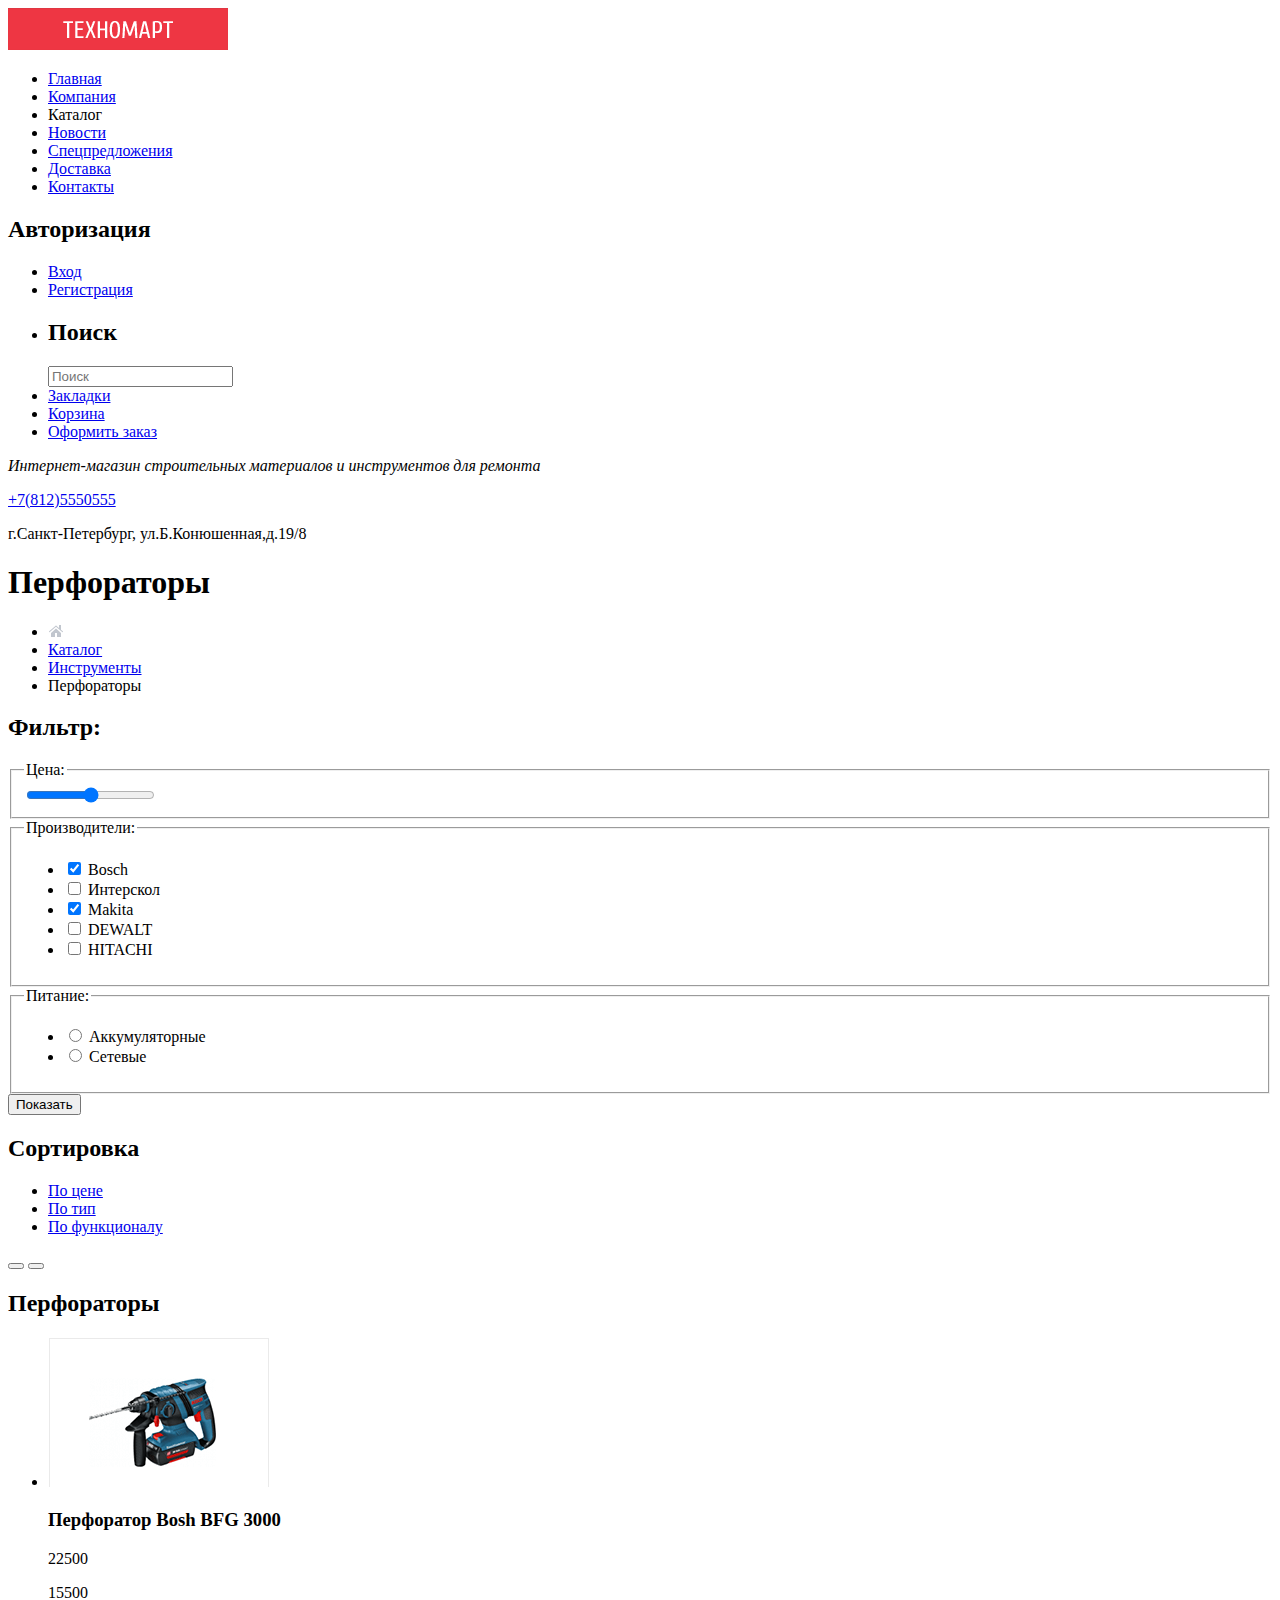
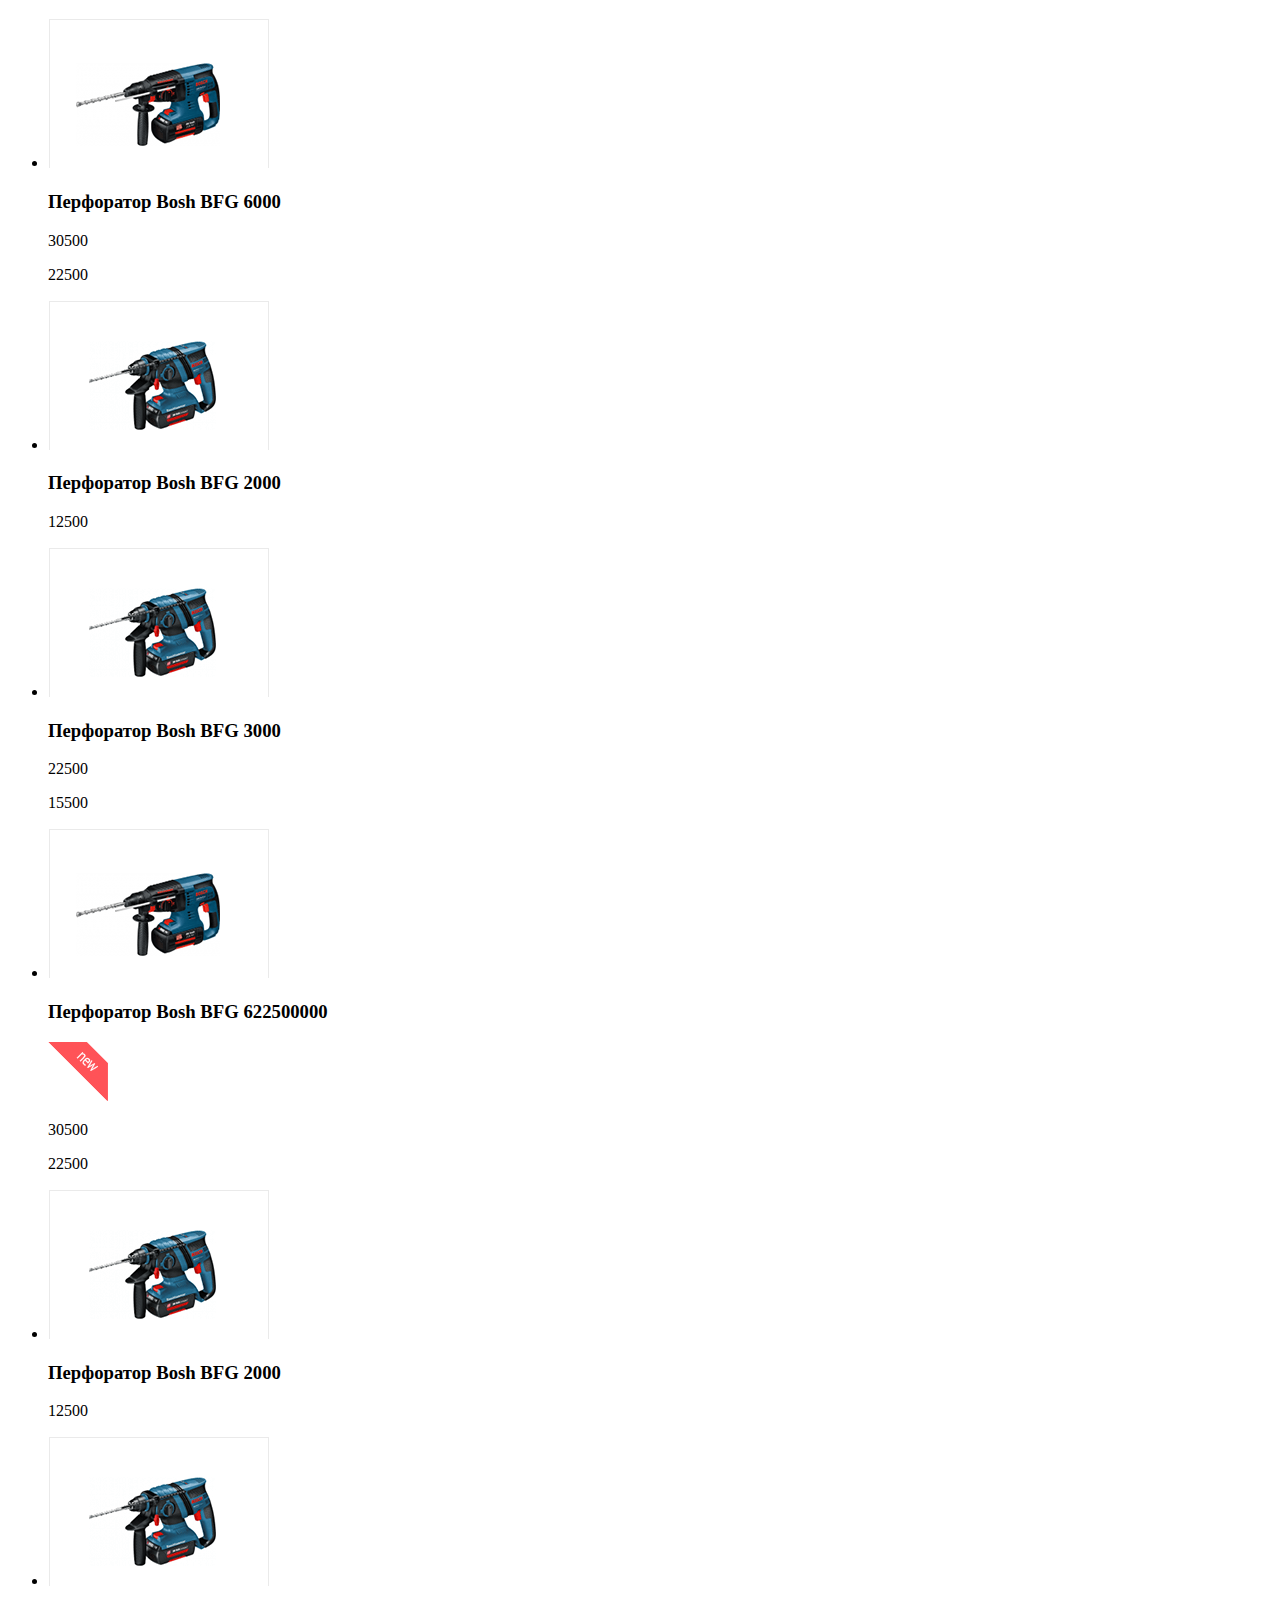
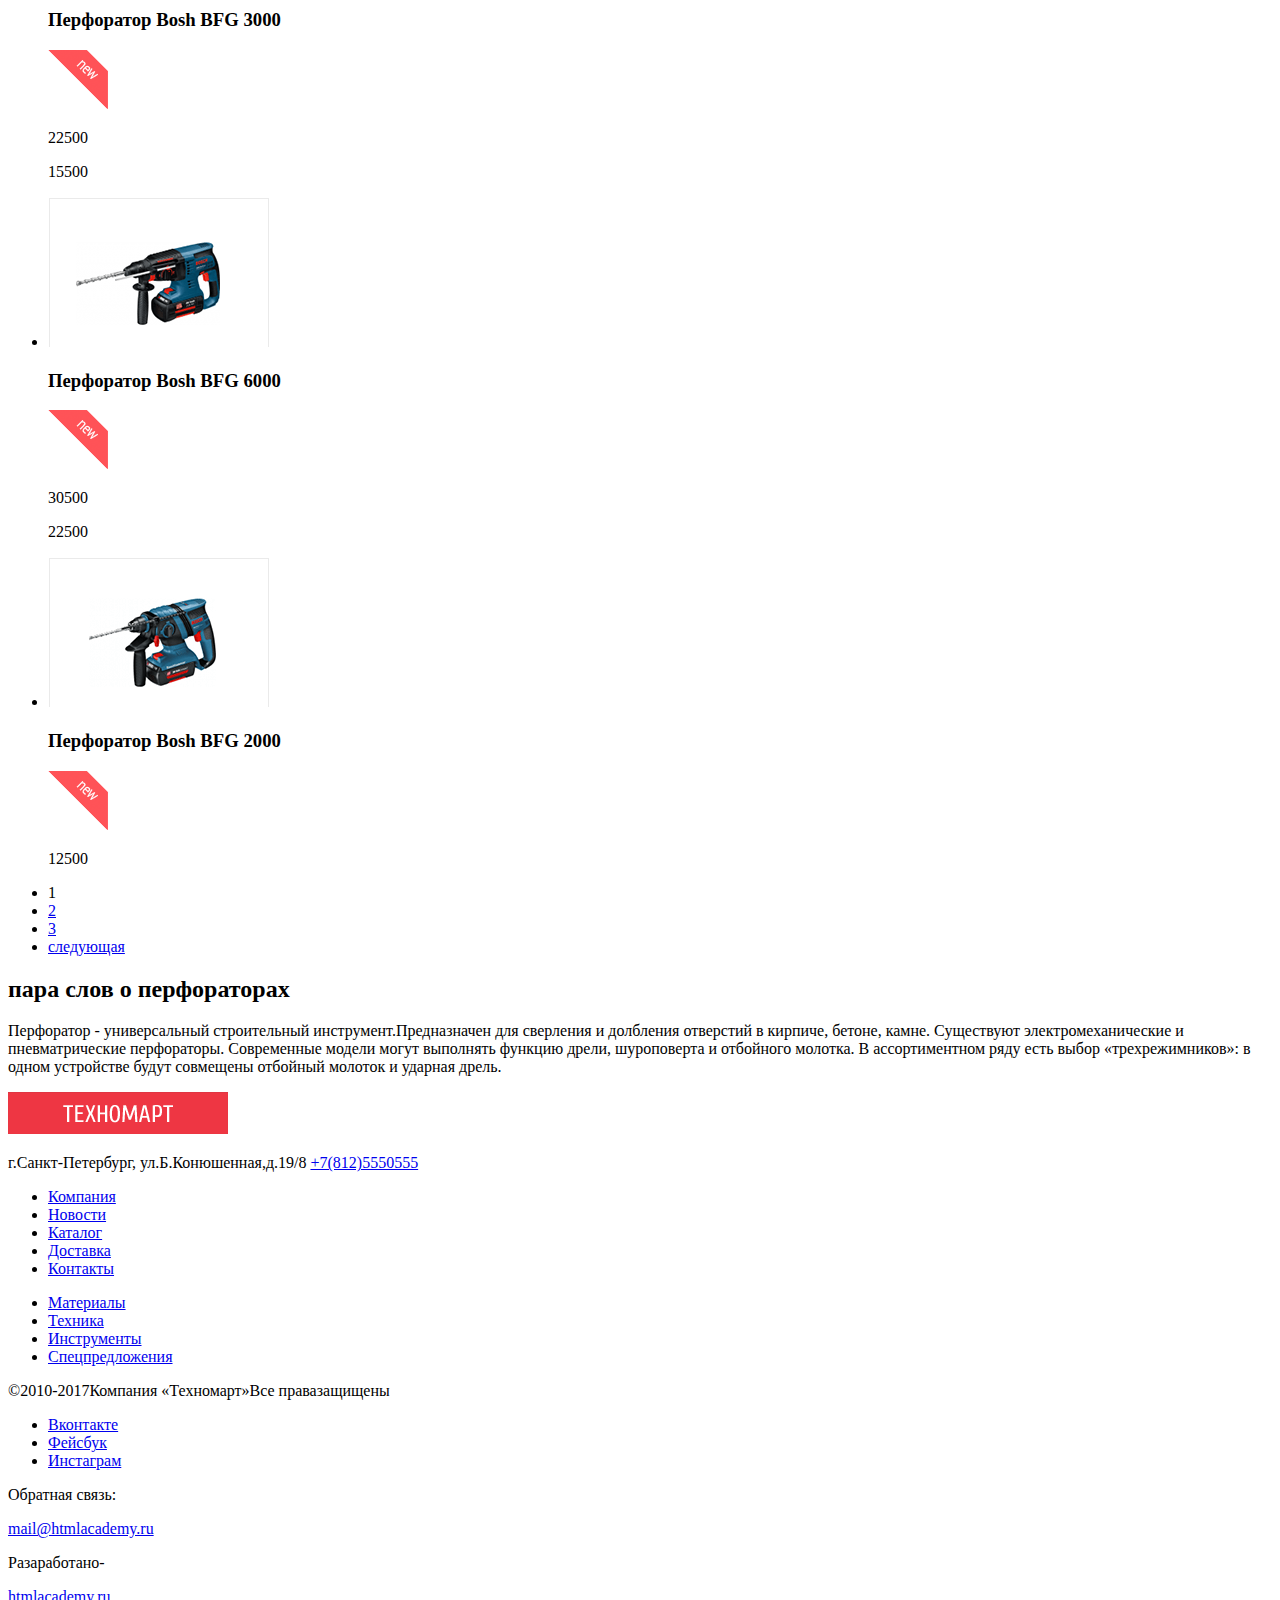
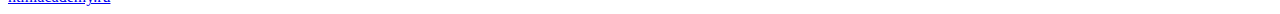
==== catalog.html @ 5b4e7993 "начал стилизовать" ====
<!DOCTYPE html>
<html lang="ru">
  <head>
    <meta charset="utf-8">
    <title>HTML Academy: Техномарт</title>
    <link href="https://fonts.googleapis.com/css?family=Cuprum:400,400i|PT+Sans:400,700&amp;subset=cyrillic" rel="stylesheet">
    <link href="css/normalize.css" rel="stylesheet">
  </head>
  <body>
    <header class="main-header">
      <nav class="main-navigation">
        <a class="main-header-logo" href="index.html"><img src="img/logo-index.png"
          width="220" height="42" alt="Логотип интернет-магазина Техномарт">
        </a>
        <ul class="site-navigation">
            <li><a href="index.html">Главная</a></li>
            <li><a href="info.html">Компания</a></li>
            <li><a>Каталог</a></li>
            <li><a href="news.html">Новости</a></li>
            <li><a href="specialoffers.html">Спецпредложения</a></li>
            <li><a href="delivery.html">Доставка</a></li>
            <li><a href="contacs.html">Контакты</a></li>
      </ul>
      </nav>
      <section class="user-navigation">
        <h2 class="visually-hidden">Авторизация</h2>
        <ul class="link-registration">
          <li><a href="login-link.html">Вход</a></li>
          <li><a href="user-registration.html">Регистрация</a></li>
        </ul>
            <ul class="usernav-int">
              <li class="Search">
                <h2 class="visually-hidden">Поиск</h2>
                  <form class="search-product" method="get">
                  <input type="text" name="search" id="search-product"
                  placeholder="Поиск" value>
                </form>
                <li class="bookmark-cart"><a href="bookmarks.html">Закладки</a></li>
                <li class="bookmark-cart"><a href="cart.html">Корзина</a></li>
            <li class="checkout"><a href="buy.html">Оформить заказ</a></li>
          </ul>
        </section>
      <p><em>Интернет-магазин строительных материалов и инструментов для ремонта</em></p>
      <a href="tel:+7(812)5550555">+7(812)5550555</a>
      <p class="address">г.Санкт-Петербург, ул.Б.Конюшенная,д.19/8</p>
    </header>
      <main class="container-catalog">
        <h1 class="page-title">Перфораторы</h1>
        <ul class="breadcrumbs">
          <li class="breadcrumbs-item"><a href ="index.html">
            <img src="img/icon-home.svg" alt="Переход на главную страницу"></a></li>
          <li class="breadcrumbs-item"><a href="catalog.html">Каталог</a></li>
          <li class="breadcrumbs-item"><a href="instruments.html">Инструменты</a></li>
          <li class="breadcrumbs-current"><a>Перфораторы</a></li>
        </ul>
        <section class="filters">
          <h2 class="filters-item">Фильтр:</h2>
      <form class="filters-item-pick" method="get" action="echo.htmlacademy.ru">
        <fieldset>
          <legend>Цена:</legend>
          <input type="range" min="0" max="30000" step="500" value>
      <!--Оформить бегунок-->
    </fieldset>
        <fieldset>
          <legend>Производители:</legend>
          <ul>
            <li>
              <input type="checkbox" name="bosch" id="filters-bosch" checked>
              <label for="filters-bosch">Bosch</label>
            </li>
            <li>
              <input type="checkbox" name="interscol" id="filters-intersol">
              <label for="filters-intersol">Интерскол</label>
            </li>
            <li>
              <input type="checkbox" name="makita" id="filters-makita" checked>
              <label for="filters-makita">Makita</label>
            </li>
            <li>
              <input type="checkbox" name="dewalt"  id="filters-dewalt">
              <label for="filters-dewalt">DEWALT</label>
            </li>
            <li>
              <input type="checkbox" name="hitachi" id="filters-hitachi">
              <label for="filters-hitachi">HITACHI</label>
            </li>
          </ul>
        </fieldset>
        <fieldset>
          <legend>Питание:</legend>
          <ul>
            <li>
              <input type="radio" name="typesupply" id="filters-battery">
              <label for="filters-battery">Аккумуляторные</label>
            </li>
            <li>
              <input type="radio" name="typesupply" id="filters-circuit">
              <label for="filters-circuit">Сетевые</label>
            </li>
          </ul>
        </fieldset>
          <button type="submit">Показать</button>
        </form>
        </section>
        <section class="sorting">
          <h2 class="filters-item">Сортировка</h2>
          <ul class="sorting-item">
            <li><a href=#>По цене</a></li>
            <li><a href=#>По тип</a></li>
            <li><a href=#>По функционалу</a></li>
          </ul>
          <button class="button-sorting-up" type="button" aria-label="По возрастанию"></button>
            <button class="button-sorting-up" type="button" aria-label="По убыванию"></button>
        </section>
        <section class="product-item">
          <h2  class="visually-hidden">Перфораторы</h2>
          <ul class="product-item-img">
          <li class="item-price"><img src="img/perf3000.png" width="221" height="150" alt="Перфоратор Bosh BFG 3000">
          <h3 class="range">Перфоратор Bosh BFG 3000</h3>
          <p class="price-old">22500</p>
            <p class="price-new">15500</p>
          </li>
            <li class="item-price">
              <img src="img/perf6000.png" width="221" height="150" alt="Перфоратор Bosh BFG 6000">
              <h3 class="range">Перфоратор Bosh BFG 6000</h3>
              <p class="price-old">30500</p>
                <p class="price-new">22500</p>
              </li>
              <li class="item-price">
                <img src="img/perf2000.png" width="221" height="150" alt="Перфоратор Bosh BFG 2000">
                <h3 class="range">Перфоратор Bosh BFG 2000</h3>
                  <p class="price-new">12500</p>
                </li>
                <li class="item-price">
                    <img src="img/perf3000.png" width="221" height="150" alt="Перфоратор Bosh BFG 3000">
                  <h3 class="range">Перфоратор Bosh BFG 3000</h3>
                  <p class="price-old">22500</p>
                    <p class="price-new">15500</p>
                  </li>
                  <li class="item-price">
                    <img src="img/perf6000.png" width="221" height="150" alt="Перфоратор Bosh BFG 6000">
                    <h3 class="range">Перфоратор Bosh BFG 622500000</h3>
                    <img src="img/newflag.png" width="60" height="59" alt="Новинка">
                      <p class="price-old">30500</p>
                      <p class="price-new">22500</p>
                    </li>
                    <li class="item-price">
                      <img src="img/perf2000.png" width="221" height="150" alt="Перфоратор Bosh BFG 2000">
                      <h3 class="range">Перфоратор Bosh BFG 2000</h3>
                        <p class="price-new">12500</p>
                      </li>
                      <li class="item-price">
                          <img src="img/perf3000.png" width="221" height="150" alt="Перфоратор Bosh BFG 3000">
                        <h3 class="range">Перфоратор Bosh BFG 3000</h3>
                        <img src="img/newflag.png" width="60" height="59" alt="Новинка">
                        <p class="price-old">22500</p>
                          <p class="price-new">15500</p>
                        </li>
                        <li class="item-price">
                        <img src="img/perf6000.png" width="221" height="150" alt="Перфоратор Bosh BFG 6000">
                          <h3 class="range">Перфоратор Bosh BFG 6000</h3>
                          <img src="img/newflag.png" width="60" height="59" alt="Новинка">
                            <p class="price-old">30500</p>
                            <p class="price-new">22500</p>
                          </li>
                          <li class="item-price">
                            <img src="img/perf2000.png" width="221" height="150" alt="Перфоратор Bosh BFG 2000">
                            <h3 class="range">Перфоратор Bosh BFG 2000</h3>
                            <img src="img/newflag.png" width="60" height="59" alt="Новинка">
                              <p class="price-new">12500</p>
                            </li>
                          </ul>
                          <ul class="pagination-list">
                            <li class="pagination-item pagination-item-current"><a>1</a></li>
                            <li class="pagination-item"><a href="#">2</a></li>
                            <li class="pagination-item"><a href="#">3</a></li>
                            <li class="btn-pagination-next"><a href="#">следующая</a></li>
                          </ul>
                        </section>
                    <article class="information">
                      <h2 class="information-list">пара слов о перфораторах</h2>
                        <p class="information-list-range">Перфоратор - универсальный
                          строительный инструмент.Предназначен для сверления
                          и долбления отверстий в кирпиче, бетоне, камне.
                          Существуют электромеханические и пневматрические
                          перфораторы. Современные модели могут выполнять функцию
                          дрели, шуроповерта и отбойного молотка. В ассортиментном
                          ряду есть выбор &laquo;трехрежимников&raquo;: в
                          одном устройстве будут совмещены отбойный молоток и
                          ударная дрель.
                        </p>
                      </article>
</main>
<footer class="main-footer">
  <a href="index.html"><img src="img/logo-index.png" width="220" height="42"
  alt="Логотип интернет-магазина Техномарт"></a>
  <p class="footer-contacts">г.Санкт-Петербург, ул.Б.Конюшенная,д.19/8
  <a href="tel:+7(812)5550555">+7(812)5550555</a></p>
    <div class="footer-main-nav">
      <ul>
        <li><a href="info.html">Компания</a></li>
        <li><a href="news.html">Новости</a></li>
        <li><a href="catalog.html">Каталог</a></li>
        <li><a href="delivery.html">Доставка</a></li>
        <li><a href="contacs.html">Контакты</a></li>
      </ul>
    </div>
    <div class="footer-servis">
      <ul>
        <li><a href="catalog/materials.html">Материалы</a></li>
        <li><a href="catalog/equipment.html">Техника</a></li>
        <li><a href="catalog/instruments.html">Инструменты</a></li>
        <li><a href="specialoffers.html">Спецпредложения</a></li>
      </ul>
    </div>
<p class="footer-copiright">&copy;2010-2017Компания &laquo;Техномарт&raquo;Все правазащищены</p>
<div class="footer-social">
<ul>
<li><a class="social-button" href="#">Вконтакте</a></li>
   <li><a class="social-button" href="#">Фейсбук</a></li>
   <li><a class="social-button" href="#">Инстаграм</a></li>
</ul>
</div>
<p class="footer-info">Обратная связь:</p>
<a href="mailto:mail@htmlacademy">mail@htmlacademy.ru</a>
<p class="footer-info">Разаработано-</p>
<a href="https://htmlacademy.ru/intensive/htmlcss">htmlacademy.ru</a>
</footer>
  </body>
</html>
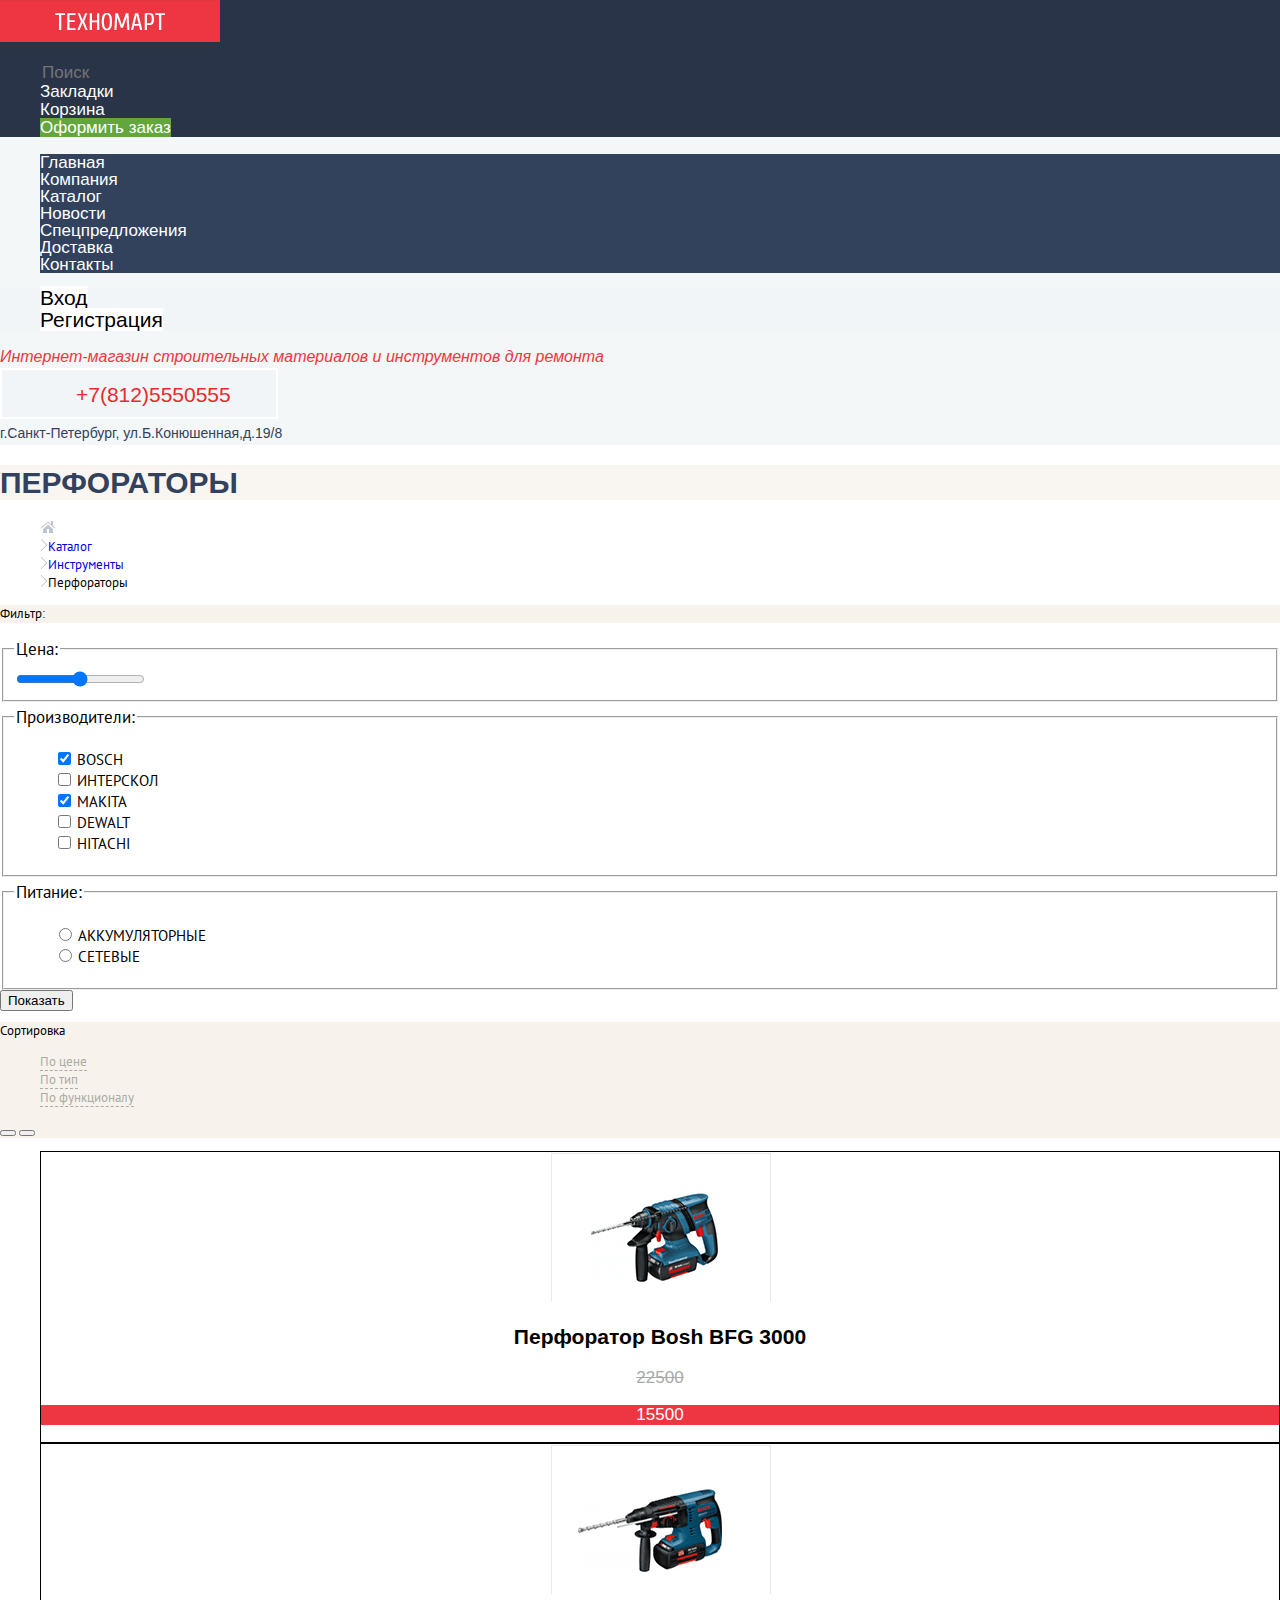
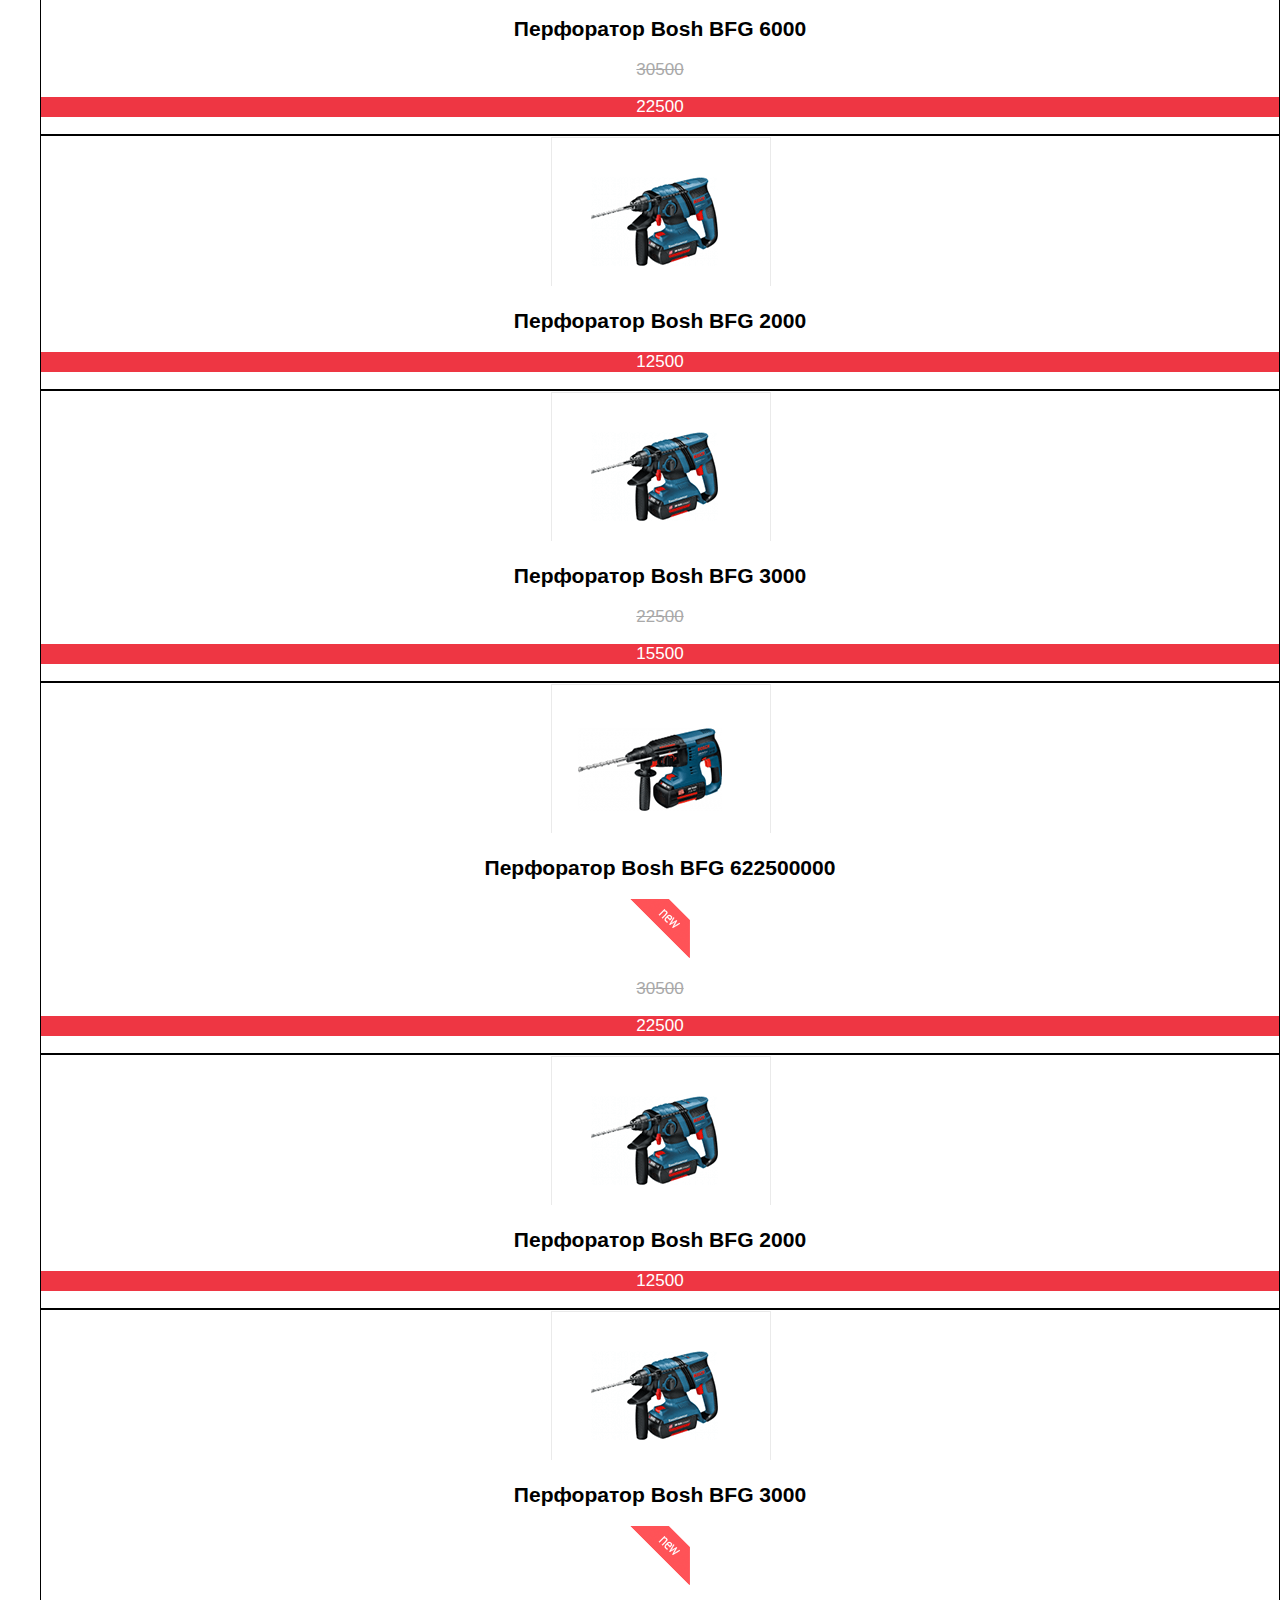
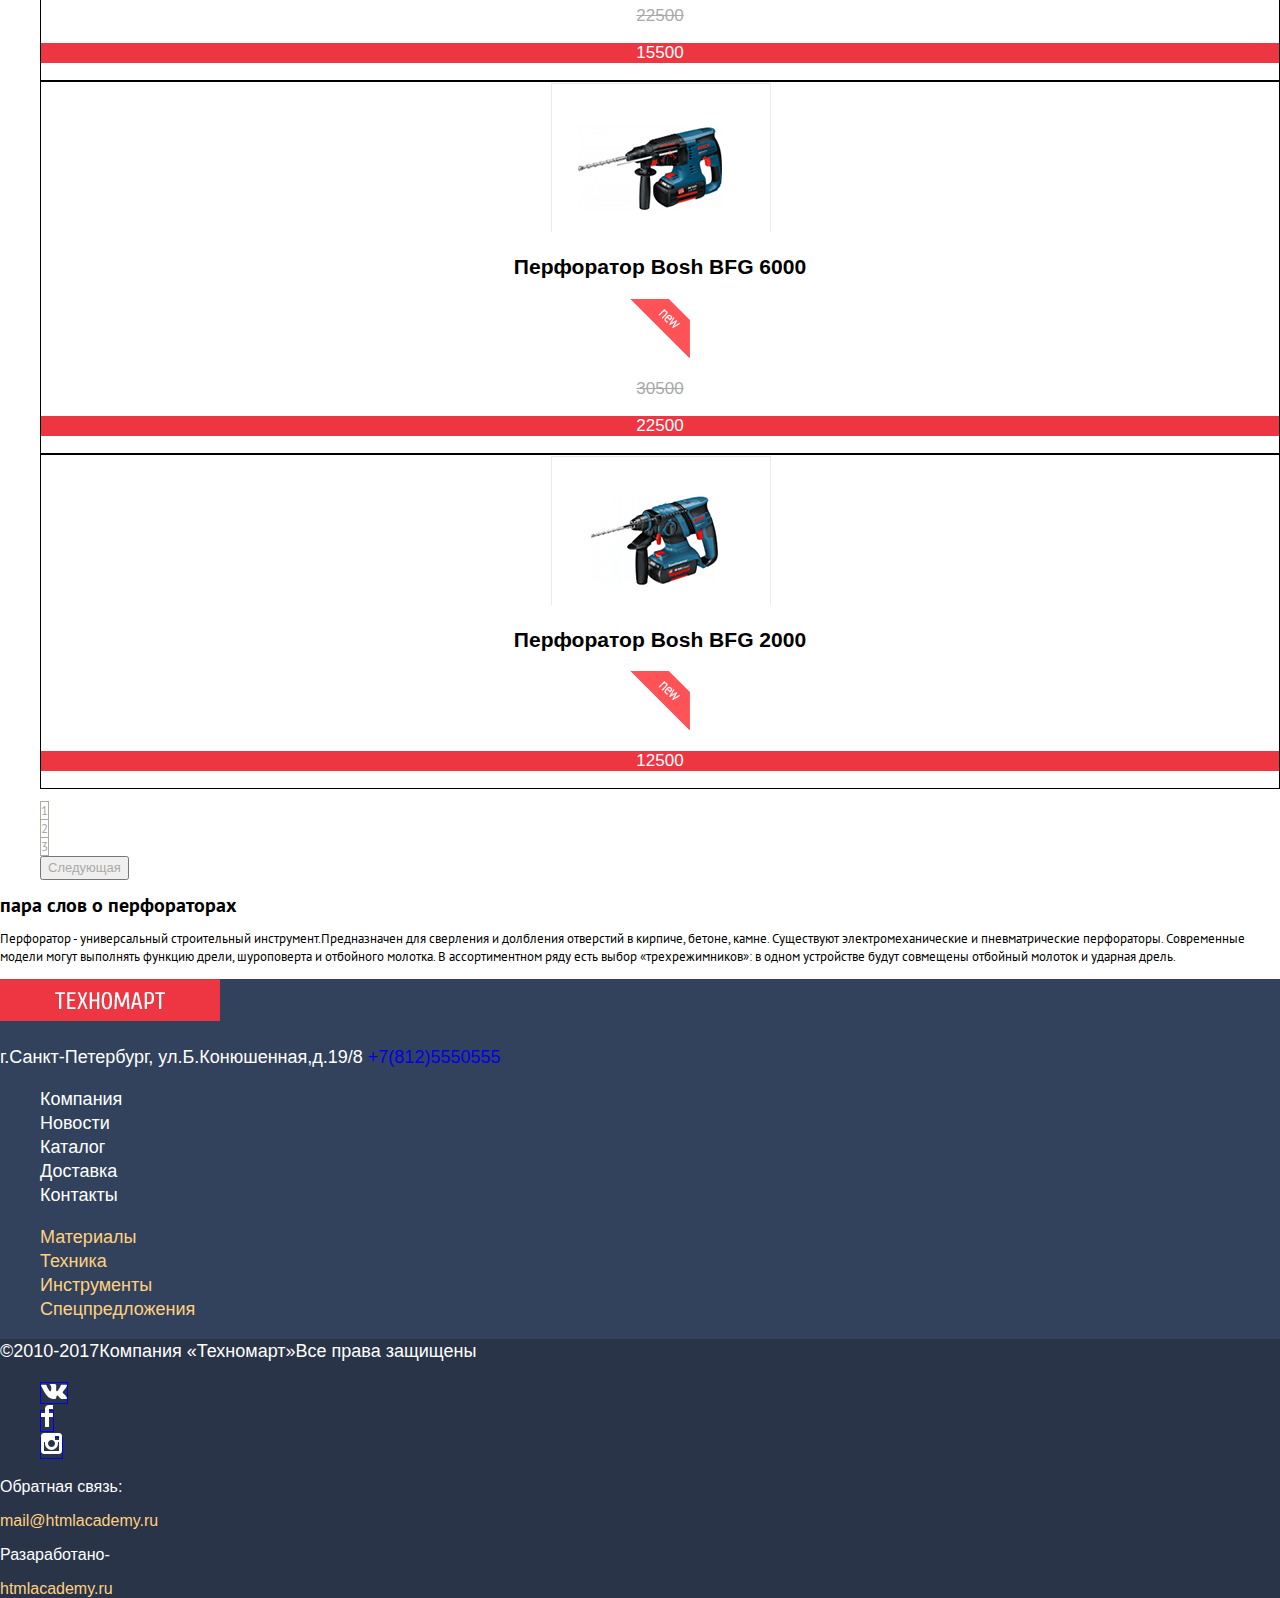
==== commit 8be3efd0: "редактировал базовую стилизацию" ====
--- a/catalog.html
+++ b/catalog.html
@@ -3,55 +3,59 @@
   <head>
     <meta charset="utf-8">
     <title>HTML Academy: Техномарт</title>
-    <link href="https://fonts.googleapis.com/css?family=Cuprum:400,400i|PT+Sans:400,700&amp;subset=cyrillic" rel="stylesheet">
-    <link href="css/normalize.css" rel="stylesheet">
-  </head>
+    <link href="css/style.css" rel="stylesheet">
+    <link href="https://fonts.googleapis.com/css?family=Cuprum:400,400i|PT+Sans:400,700&amp;subset=cyrillic"
+    rel="stylesheet">
+    </head>
   <body>
-    <header class="main-header">
-      <nav class="main-navigation">
-        <a class="main-header-logo" href="index.html"><img src="img/logo-index.png"
-          width="220" height="42" alt="Логотип интернет-магазина Техномарт">
-        </a>
-        <ul class="site-navigation">
-            <li><a href="index.html">Главная</a></li>
-            <li><a href="info.html">Компания</a></li>
-            <li><a>Каталог</a></li>
-            <li><a href="news.html">Новости</a></li>
-            <li><a href="specialoffers.html">Спецпредложения</a></li>
-            <li><a href="delivery.html">Доставка</a></li>
-            <li><a href="contacs.html">Контакты</a></li>
-      </ul>
-      </nav>
-      <section class="user-navigation">
-        <h2 class="visually-hidden">Авторизация</h2>
-        <ul class="link-registration">
-          <li><a href="login-link.html">Вход</a></li>
-          <li><a href="user-registration.html">Регистрация</a></li>
+      <header class="main-header">
+        <div class="top-panel">
+          <a class="main-header-logo" href="index.html">
+            <img src="img/logo-index.png" width="220" height="42" alt="Логотип интернет-магазина Техномарт">
+          </a>
+          <ul class="usernav-int">
+          <li class="Search">
+            <h2 class="visually-hidden">Поиск</h2>
+              <form class="search-product" method="get">
+              <input type="text" name="search" id="search-product"
+              placeholder="Поиск" value>
+            </form>
+          </li>
+          <li class="bookmark-cart"><a href="bookmarks.html">Закладки</a></li>
+          <li class="bookmark-cart"><a href="cart.html">Корзина</a></li>
+          <li class="checkout"><a href="buy.html">Оформить заказ</a></li>
         </ul>
-            <ul class="usernav-int">
-              <li class="Search">
-                <h2 class="visually-hidden">Поиск</h2>
-                  <form class="search-product" method="get">
-                  <input type="text" name="search" id="search-product"
-                  placeholder="Поиск" value>
-                </form>
-                <li class="bookmark-cart"><a href="bookmarks.html">Закладки</a></li>
-                <li class="bookmark-cart"><a href="cart.html">Корзина</a></li>
-            <li class="checkout"><a href="buy.html">Оформить заказ</a></li>
-          </ul>
-        </section>
-      <p><em>Интернет-магазин строительных материалов и инструментов для ремонта</em></p>
-      <a href="tel:+7(812)5550555">+7(812)5550555</a>
-      <p class="address">г.Санкт-Петербург, ул.Б.Конюшенная,д.19/8</p>
-    </header>
+      </div>
+          <nav>
+          <ul class="site-navigation">
+              <li class="main-navigation"><a href="index.html">Главная</a></li>
+              <li class="main-navigation"><a href="info.html">Компания</a></li>
+              <li class="main-navigation"><a>Каталог</a></li>
+              <li class="main-navigation"><a href="news.html">Новости</a></li>
+              <li class="main-navigation"><a href="specialoffers.html">Спецпредложения</a></li>
+              <li class="main-navigation"><a href="delivery.html">Доставка</a></li>
+              <li class="main-navigation"><a href="contacs.html">Контакты</a></li>
+        </ul>
+        </nav>
+        <section class="user-navigation">
+          <h2 class="visually-hidden">Авторизация</h2>
+          <ul class="link-registration">
+            <li class="link-item"><a href="login-link.html">Вход</a></li>
+            <li class="link-item"><a href="user-registration.html">Регистрация</a></li>
+          </ul>
+          </section>
+        <p><em>Интернет-магазин строительных материалов и инструментов для ремонта</em></p>
+        <a class="phone" href="tel:+7(812)5550555">+7(812)5550555</a>
+        <p class="address">г.Санкт-Петербург, ул.Б.Конюшенная,д.19/8</p>
+      </header>
       <main class="container-catalog">
         <h1 class="page-title">Перфораторы</h1>
         <ul class="breadcrumbs">
           <li class="breadcrumbs-item"><a href ="index.html">
             <img src="img/icon-home.svg" alt="Переход на главную страницу"></a></li>
-          <li class="breadcrumbs-item"><a href="catalog.html">Каталог</a></li>
-          <li class="breadcrumbs-item"><a href="instruments.html">Инструменты</a></li>
-          <li class="breadcrumbs-current"><a>Перфораторы</a></li>
+          <li class=""><img src="img/icon-right-small.svg"><a href="catalog.html">Каталог</a></li>
+          <li class="breadcrumbs-item"><img src="img/icon-right-small.svg"><a href="instruments.html">Инструменты</a></li>
+          <li class="breadcrumbs-current"><img src="img/icon-right-small.svg"><a>Перфораторы</a></li>
         </ul>
         <section class="filters">
           <h2 class="filters-item">Фильтр:</h2>
@@ -63,7 +67,7 @@
     </fieldset>
         <fieldset>
           <legend>Производители:</legend>
-          <ul>
+          <ul class="chekbox-block">
             <li>
               <input type="checkbox" name="bosch" id="filters-bosch" checked>
               <label for="filters-bosch">Bosch</label>
@@ -88,7 +92,7 @@
         </fieldset>
         <fieldset>
           <legend>Питание:</legend>
-          <ul>
+          <ul class="radiobtn">
             <li>
               <input type="radio" name="typesupply" id="filters-battery">
               <label for="filters-battery">Аккумуляторные</label>
@@ -171,10 +175,10 @@
                             </li>
                           </ul>
                           <ul class="pagination-list">
-                            <li class="pagination-item pagination-item-current"><a>1</a></li>
+                            <li class="pagination-item "><a>1</a></li>
                             <li class="pagination-item"><a href="#">2</a></li>
                             <li class="pagination-item"><a href="#">3</a></li>
-                            <li class="btn-pagination-next"><a href="#">следующая</a></li>
+                            <button type="button">Cледующая</a></li>
                           </ul>
                         </section>
                     <article class="information">
@@ -192,39 +196,43 @@
                       </article>
 </main>
 <footer class="main-footer">
-  <a href="index.html"><img src="img/logo-index.png" width="220" height="42"
+<a href="index.html"><img src="img/logo-index.png" width="220" height="42"
   alt="Логотип интернет-магазина Техномарт"></a>
   <p class="footer-contacts">г.Санкт-Петербург, ул.Б.Конюшенная,д.19/8
   <a href="tel:+7(812)5550555">+7(812)5550555</a></p>
     <div class="footer-main-nav">
-      <ul>
-        <li><a href="info.html">Компания</a></li>
-        <li><a href="news.html">Новости</a></li>
-        <li><a href="catalog.html">Каталог</a></li>
-        <li><a href="delivery.html">Доставка</a></li>
-        <li><a href="contacs.html">Контакты</a></li>
+      <ul class="footer-item-nav">
+        <li class="foot-list-nav"><a href="info.html">Компания</a></li>
+        <li class="foot-list-nav"><a href="news.html">Новости</a></li>
+        <li class="foot-list-nav"><a href="catalog.html">Каталог</a></li>
+        <li class="foot-list-nav"><a href="delivery.html">Доставка</a></li>
+        <li class="foot-list-nav"><a href="contacs.html">Контакты</a></li>
       </ul>
     </div>
     <div class="footer-servis">
-      <ul>
-        <li><a href="catalog/materials.html">Материалы</a></li>
-        <li><a href="catalog/equipment.html">Техника</a></li>
-        <li><a href="catalog/instruments.html">Инструменты</a></li>
-        <li><a href="specialoffers.html">Спецпредложения</a></li>
+      <ul class="footer-item-service">
+        <li class="foot-list-service"><a href="catalog/materials.html">Материалы</a></li>
+        <li class="foot-list-service"><a href="catalog/equipment.html">Техника</a></li>
+        <li class="foot-list-service"><a href="catalog/instruments.html">Инструменты</a></li>
+        <li class="foot-list-service"><a href="specialoffers.html">Спецпредложения</a></li>
       </ul>
     </div>
-<p class="footer-copiright">&copy;2010-2017Компания &laquo;Техномарт&raquo;Все правазащищены</p>
+    <section class="footer-down"
+<p class="footer-copiright">&copy;2010-2017Компания &laquo;Техномарт&raquo;Все права защищены</p>
 <div class="footer-social">
-<ul>
-<li><a class="social-button" href="#">Вконтакте</a></li>
-   <li><a class="social-button" href="#">Фейсбук</a></li>
-   <li><a class="social-button" href="#">Инстаграм</a></li>
+<ul class="social-networks">
+<li class="social-button"><a href="#"><img src="img/icon-vk.svg" alt="Вконтакте"></a></li>
+   <li class="social-button"><a href="#"><img src="img/icon-fb.svg" alt="Фейсбук"></a></li>
+   <li class="social-button"><a href="#"><img src="img/icon-insta.svg" alt="Инстаграм"></a></li>
 </ul>
 </div>
+<div class="footer-network">
 <p class="footer-info">Обратная связь:</p>
 <a href="mailto:mail@htmlacademy">mail@htmlacademy.ru</a>
 <p class="footer-info">Разаработано-</p>
 <a href="https://htmlacademy.ru/intensive/htmlcss">htmlacademy.ru</a>
+</div>
+</section>
 </footer>
-  </body>
+</body>
 </html>
--- a/css/style.css
+++ b/css/style.css
@@ -0,0 +1,507 @@
+body {
+margin:0;
+padding:0;
+
+font-family:"Cuprum Regular", Arial, sans-serif;
+font-size:14px;
+line-height:18px;
+line-weight:400;
+color:#000000;
+
+background-color:#ffffff;
+}
+main.container-catalog{
+  font-family: "PT Sans", Arial, sans-serif;
+  font-size: 13px;
+  line-height: 18px;
+  color: #000000;
+  background-color: #ffffff;
+}
+a {
+text-decoration:none;
+}
+em {
+  font-family: "Cuprum Italic", Arial, sans-serif;
+  font-size: 16px;
+  line-height: 23px;
+  color:#ee3643;
+}
+.main-header{
+  background-color: #f3f7f8;
+}
+div.top-panel{
+  background-color: #293449;
+}
+a.phone{
+  font-size: 21px;
+  line-height: 25px;
+  color: #e9292a;
+  border: solid 2px #ffffff;
+  background-color: #f1f5f7;
+  padding-top: 13px;
+  padding-bottom: 11px;
+  padding-left: 74px;
+  padding-right: 45px;
+}
+p.address{
+  font-size: 14px;
+  line-height: 24px;
+  color: #32425c;
+
+}
+.main-navigation {
+font-size:17px;
+line-height:17px;
+line-weight:400;
+color:#ffffff;
+background-color:#32425c;
+}
+a.main-header-logo:hover
+a.main-header-logo:focus{
+background-color:#ca2c37;
+}
+a.main-header-logo:active{
+background-color:#ba2732;
+}
+.site-navigation,
+.link-registration,
+.usernav-int,
+.product-item-img,
+.option,
+.footer-item-nav,
+.footer-item-service,
+.social-networks {
+list-style:none;
+}
+li.main-navigation{
+  background-color: #32425c;
+}
+.main-navigation a {
+  color:#ffffff;
+}
+.user-navigation {
+background-color:#f1f5f7;
+color:#000000;
+border:none;
+}
+.link-item a{
+  font-size:21px;
+  line-height:21px;
+  background-color:#ffffff;
+  color:#000000;
+}
+.link-item a:hover,
+.link-item a:focus{
+color:#ee3643;
+}
+.link-item a:active{
+  color:#b2b2b2;
+background-color:#dbdbdb;
+}
+
+.usernav-int {
+font-size:17px;
+line-height:18px;
+background-color:#293449
+color:#ffffff;
+}
+.bookmark-cart a{
+font-size:17px;
+line-height:18px;
+color:#ffffff;}
+#search-product{
+  font-size: 17px;
+  line-height: 18px;
+  background-color: #293449;
+  color: #000000;
+  border: none;
+}
+
+.bookmark-cart a:hover{
+background-color:#212a3a;
+}
+.bookmark-cart a:focus{
+background-color:#212a3a;
+}
+.bookmark-cart a:active{
+background-color:#161d29;
+color:#8b8e94;
+}
+.checkout a {
+  color:#ffffff;
+background-color:#63a63e;
+}
+.checkout a:hover{
+background-color:#5fbb2d;
+}
+.checkout a:focus{
+background-color:#5fbb2d;
+}
+.checkout a:active{
+background:#518534;
+}
+div.service-item{
+  width: 300px;
+  height: 123px;
+}
+.service-item a {
+font-size:14px;
+line-weight:18px;
+background-color: rgba(255, 255, 255, 0.1);
+color:#ffffff;
+border: solid 1px rgba(255, 255, 255, 0.1);
+text-transform:uppercase;
+text-align: center;
+}
+
+h3.turn {
+font-size:24px;
+line-height:30px;
+text-transform: uppercase;
+color:#ffffff;
+}
+div.materials{
+  background-color: #ffbf47;
+}
+div.instruments{
+  background-color: #3bbce3;
+}
+div.equipment{
+  background-color: #dc91d8;
+}
+div.sales{
+  background-color: #8ed78f;
+}
+div.deleve{
+  background-color: #ffc047;
+}
+.service-item a:hover{
+background-color:#cccccc;
+}
+.service-item a:focus{
+background-color:#b2b2b2;
+}
+.slider{
+  height: 266px;
+  width: 620px;
+}
+h3.slaider-name{
+  font-family: "Cuprum Bold", Arial, sans-serif;
+  font-size: 36px;
+  color: #ffffff;
+}
+p.slider-comment{
+  font-size: 18px;
+  line-height: 24px;
+  color: #ffffff;
+}
+div.title-slide{
+  width: 620px;
+  height: 105px;
+  background-color: rgba(255, 255, 255, 0.25);
+  color: #ffffff;
+}
+
+.slide-catalog a,
+.popular-product a,
+.popular-brand a,
+.about-me a{
+background-color:#ee3643;
+color:#ffffff;
+}
+.slide-catalog a:hover,
+.popular-product a:hover,
+.popular-brand a:hover,
+.about-me a:hover,
+a.credit-orders:hover,
+.popular-product a:focus,
+.popular-brand a:focus,
+.about-me a:focus
+a.credit-orders:focus{
+background-color:#ca2c37;
+}
+.slide-catalog a:active,
+.popular-product a:active,
+.popular-brand a:active,
+.about-me a:active,
+a.credit-orders:active{
+background-color:#ba2732;
+}
+h2.popular,
+h1.page-title{
+font-family:"Cuprum Regular", Arial, sans-serif;
+font-size:30px;
+line-height:35px;
+background-color:#f9f5f0;
+color:#32425c;
+text-transform:uppercase;
+}
+li.item-price{
+font-family:"PT Sans Bold", Arial, sans-serif;
+font-size:18px;
+line-height:20px;
+border:solid 1px #000000;
+text-align:center;
+}
+.price-old{
+font-size:17px;
+text-decoration:line-through;
+color:#a9a9a9;
+}
+.price-new{
+font-size:17px;
+color:#ffffff;
+background-color:#ee3643;
+}
+/*li.item-price:hover{
+
+}*/
+div.brand-logo a {
+background-color:#ffffff;
+height:145px;
+weight:220px;
+border:solid 1px #000000;
+}
+div.brand-logo a:hover,
+div.brand-logo a:focus{
+box-shadow:0 0 10px rgba(0,0,0,0.5);
+}
+div.brand-logo a:active:{
+box-shadow:0 0 5px rgba(0,0,0,0.5);
+}
+.service{
+height:522px;
+width:100%:;
+bacground-color:#ceaaaa;
+}
+.service h2,
+.about-me h2,
+.svc h2 {
+font-size:30px;
+line-height:35px;
+color:#000000
+text-transform: uppercase;
+}
+p.ad{
+font-size:16px;
+color:#000000;
+}
+h3.list{
+font-size:30px;
+line-height:35px;
+color:#32425c;
+}
+p.expos{
+font-size:16px;
+color:#32425c;
+}
+span.button-service{
+font-size:21px;
+line-height:30px;
+bacground-color:#32425c;
+color:#ffffff;
+text-align:middle;
+}
+span.button-service:hover,
+span.button-service:focus{
+background-color:#293449;
+}
+span.button-service:active{
+bacground-color:#ffffff;
+color:#32425c;
+}
+ a.credit-orders{
+  font-size: 14px;
+  line-height: 18px;
+  background-color: #ff5357;
+  color: #ffffff;
+}
+
+.main-footer{
+font-size:18px;
+line-height:24px;
+background-color:#32425c;
+color:#ffffff;
+}
+.footer-item-nav a{
+  color: #ffffff;
+}
+.footer-item-nav a:hover,
+.footer-item-nav a:focus{
+text-decoration:underline;
+}
+.footer-item-nav a:active{
+text-decoration:none;
+color:#8c96a5;
+}
+.footer-down{
+  background-color: #293449;
+}
+.footer-network{
+  font-size: 16px;
+  line-height: 18px;
+}
+.footer-network a,
+.foot-list-service a{
+color:#ffd180;
+}
+.footer-network a:hover,
+.footer-network a:focus,
+.foot-list-service a:hover,
+.foot-list-service a:focus{
+text-decoration:underline;
+}
+.foot-list-service a:active{
+text-decoration:none;
+color:#92856d;
+}
+p.footer-copiright{
+font-size:16px;
+line-height:18px;
+}
+.social-button a{border:solid 1px;
+bacground-color: #000000;
+}
+.social-button a:hover,
+.social-button a:focus,
+.social-button a:active{
+bacground-color: #ee3643;
+}
+p.footer-copiright{
+  font-size: 16px;
+  line-height: 18px;
+  color: #ffffff;
+  background-color: #293449;
+}
+p.footer-info{
+  font-size: 16px;
+  line-height: 18px;
+  color: #ffffff;
+  background-color: #293449;
+}
+.feedback label{
+  font-size: 18px;
+  line-height: 20px;
+  color: #000000;
+}
+.feedback input[type="text"],
+.feedback textarea{
+  font-size: 13px;
+  line-height: 18px;
+  border: solid 1px #a9a9a9;
+  color: #a9a9a9;
+}
+.feedback fieldset{
+  width: 620px;
+  height: 430px;
+  background-color: #ffffff;
+  border-color: #ffffff;
+  box-shadow: 0 0 10px rgba(0,0,0,0.5);
+  border: none;
+}
+.feedback input[type="submit"]{
+  font-size: 14px;
+  line-height: 18px;
+  color:#ffffff;
+  background-color: #ee3643;
+  text-align: center;
+  text-transform: uppercase;
+  border:none;
+}
+.btn-feedback{
+  width: 620px;
+  height: 112px;
+  background-color: #f4f4f4;
+}
+.feedback input[type="text"]:hover,
+.feedback textarea:hover,
+.feedback input[type="submit"]:hover{
+  border-color: #b5b5b5;
+}
+.feedback input[type="text"]:focus,
+.feedback textarea:focus,
+.feedback input[type="submit"]:focus{
+border:solid 2px;
+  border-color: #ee3643;
+}/*две рамки получается*/
+.dataname{
+  position:absolute;
+  margin-top: 55px;
+  margin-left: 80px;
+}
+.datamail{
+  position: absolut;
+  margin-top: 55px;
+  margin-right: 80px;
+}
+.modal-close{
+position: absolute;
+margin-top: 0px;
+margin-right: 0px;
+}
+.breadcrumbs,
+.chekbox-block,
+.radiobtn,
+.sorting-item,
+.pagination-list{
+  list-style: none;
+}
+h2.filters-item{
+  font:inherit;
+  background-color: #f7f3ec;
+}
+legend{
+  font-family: "PT Sans", Arial, sans-serif;
+  font-size: 17px;
+  line-height: 30px;
+  color: #000000;
+}
+.chekbox-block label,
+.radiobtn label{
+  font-size: 15px;
+  line-height: 20px;
+  text-transform: uppercase;
+}
+.sorting{
+  background-color: #f7f3ec;
+}
+.sorting a{
+  font-size: 13px;
+  line-height: 18px;
+  color: #acaaa5;
+  border-bottom: dashed 1px #acaaa5;
+}
+.sorting a:hover,
+.sorting a:focus{
+  color:#000000;
+  border-bottom: dashed 1px #ee3643;
+}
+.sorting a:active{
+  color:#f0515c;
+  border:none;
+}
+.pagination-list a{
+  font-size: 13px;
+  line-height: 18px;
+  color: #acaaa5;
+  border: solid 1px;
+}
+button[type="button"]{
+  font-size: 13px;
+  line-height: 18px;
+  color: #acaaa5;
+}
+.pagination-list:hover,
+.pagination-list:focus,
+button[type="button"]:hover,
+button[type="button"]:focus{
+  border-color: #bdc6ca;
+}
+.pagination-list:active,
+.pagination-list:active,
+button[type="button"]:active,
+button[type="button"]:active{
+  border-color: #ee3643;
+}
+
+.visually-hidden{display:none;}
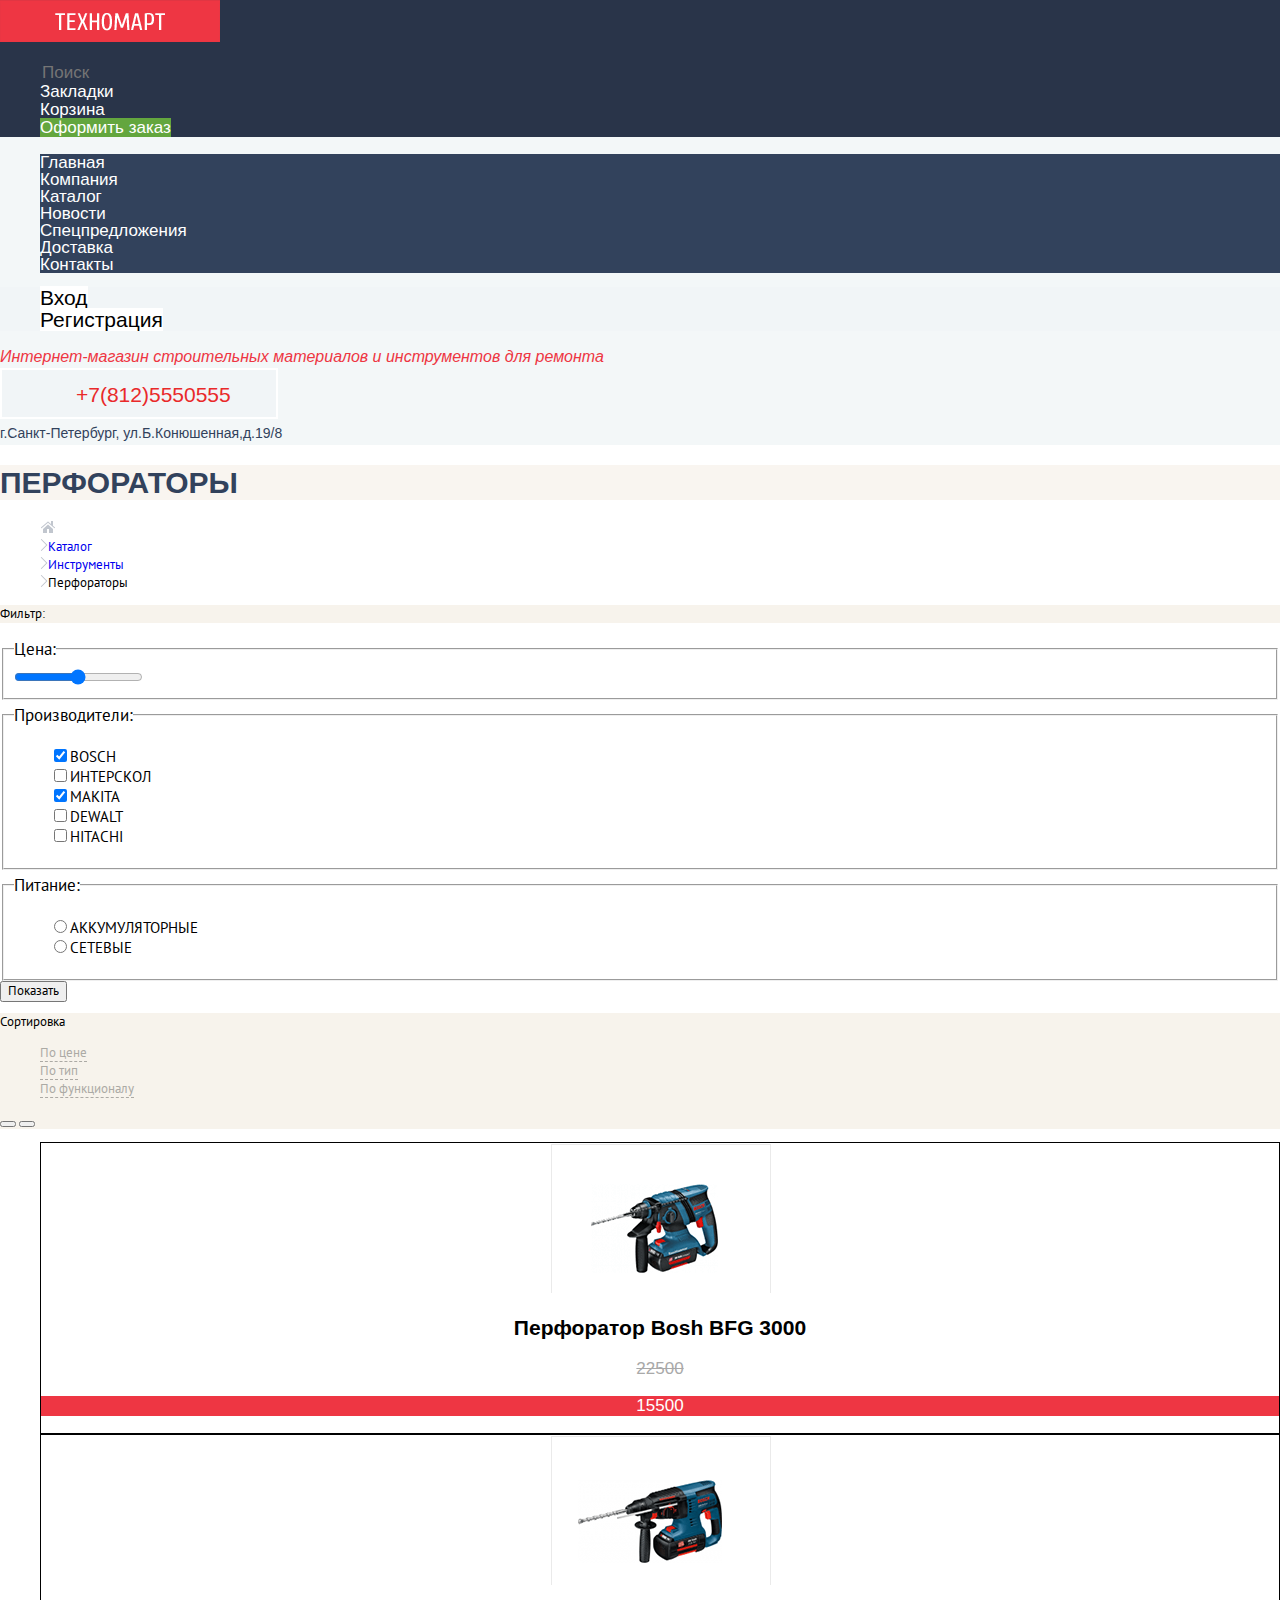
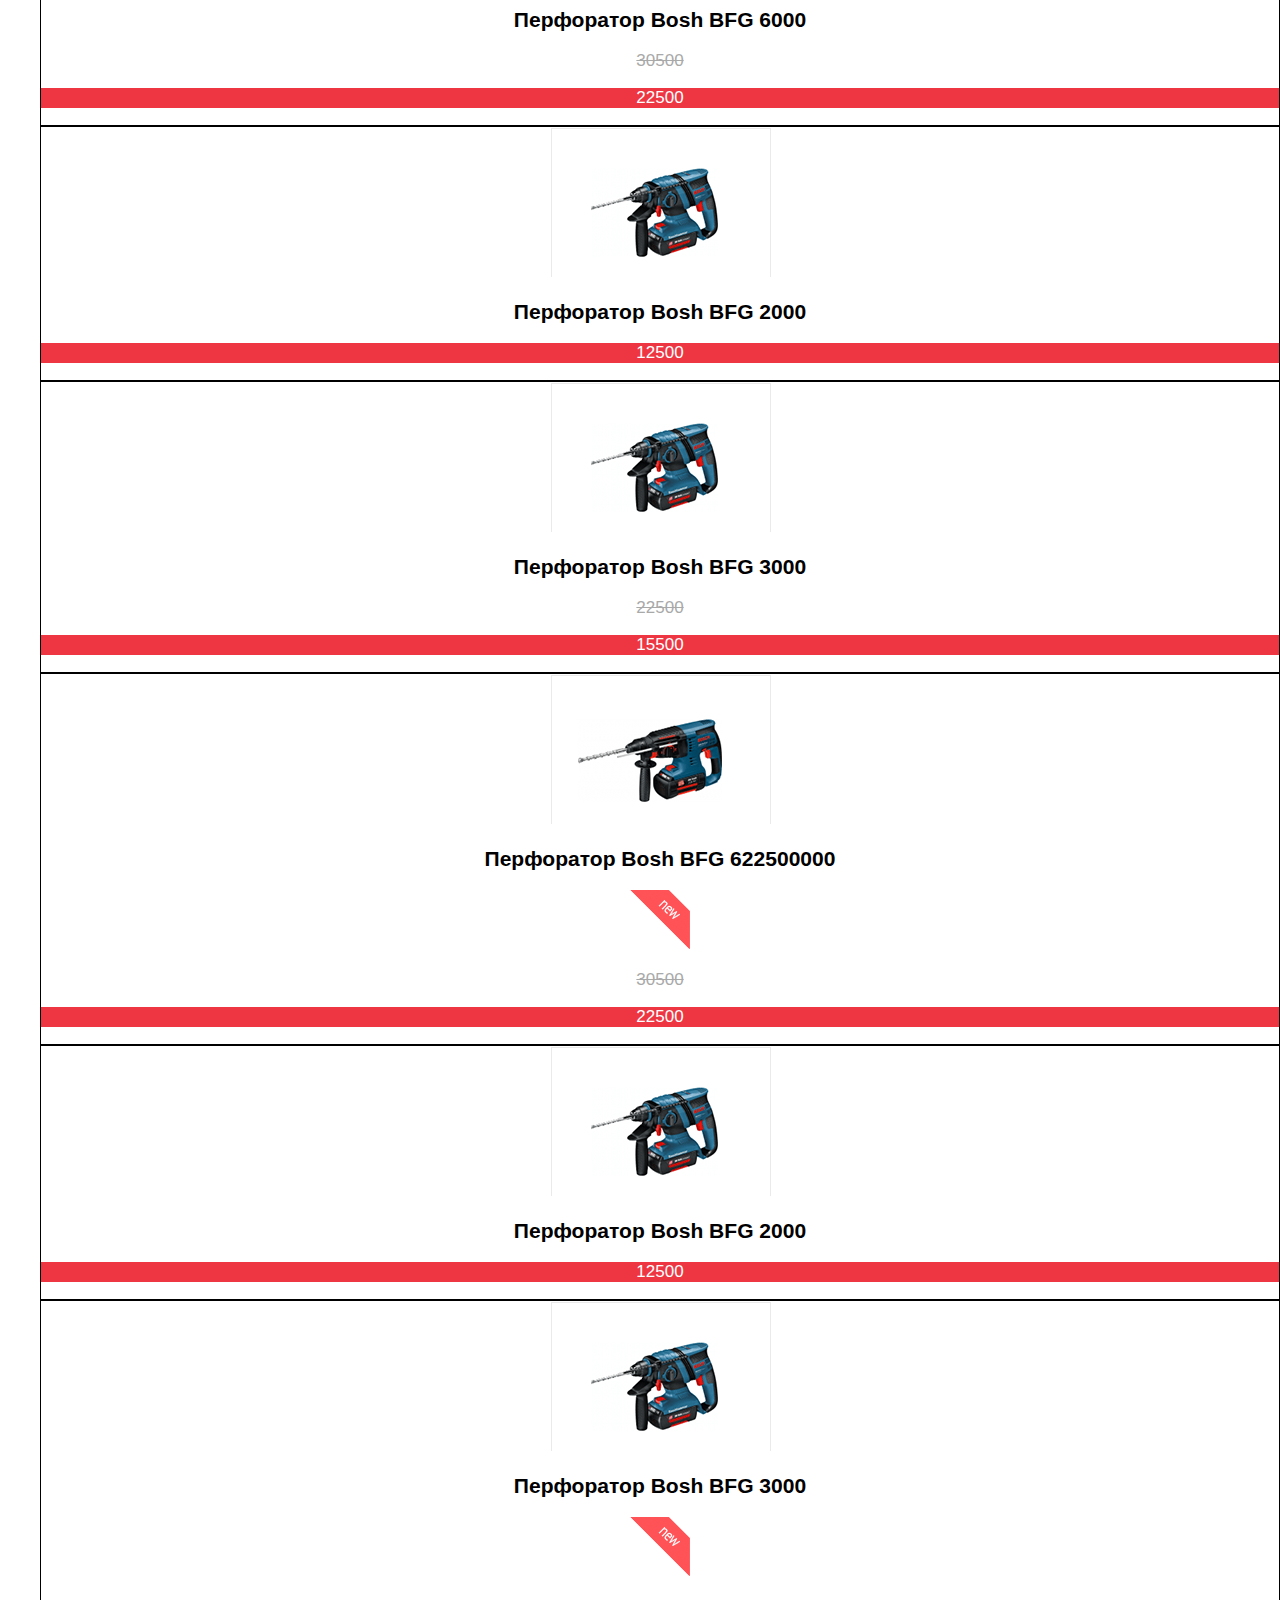
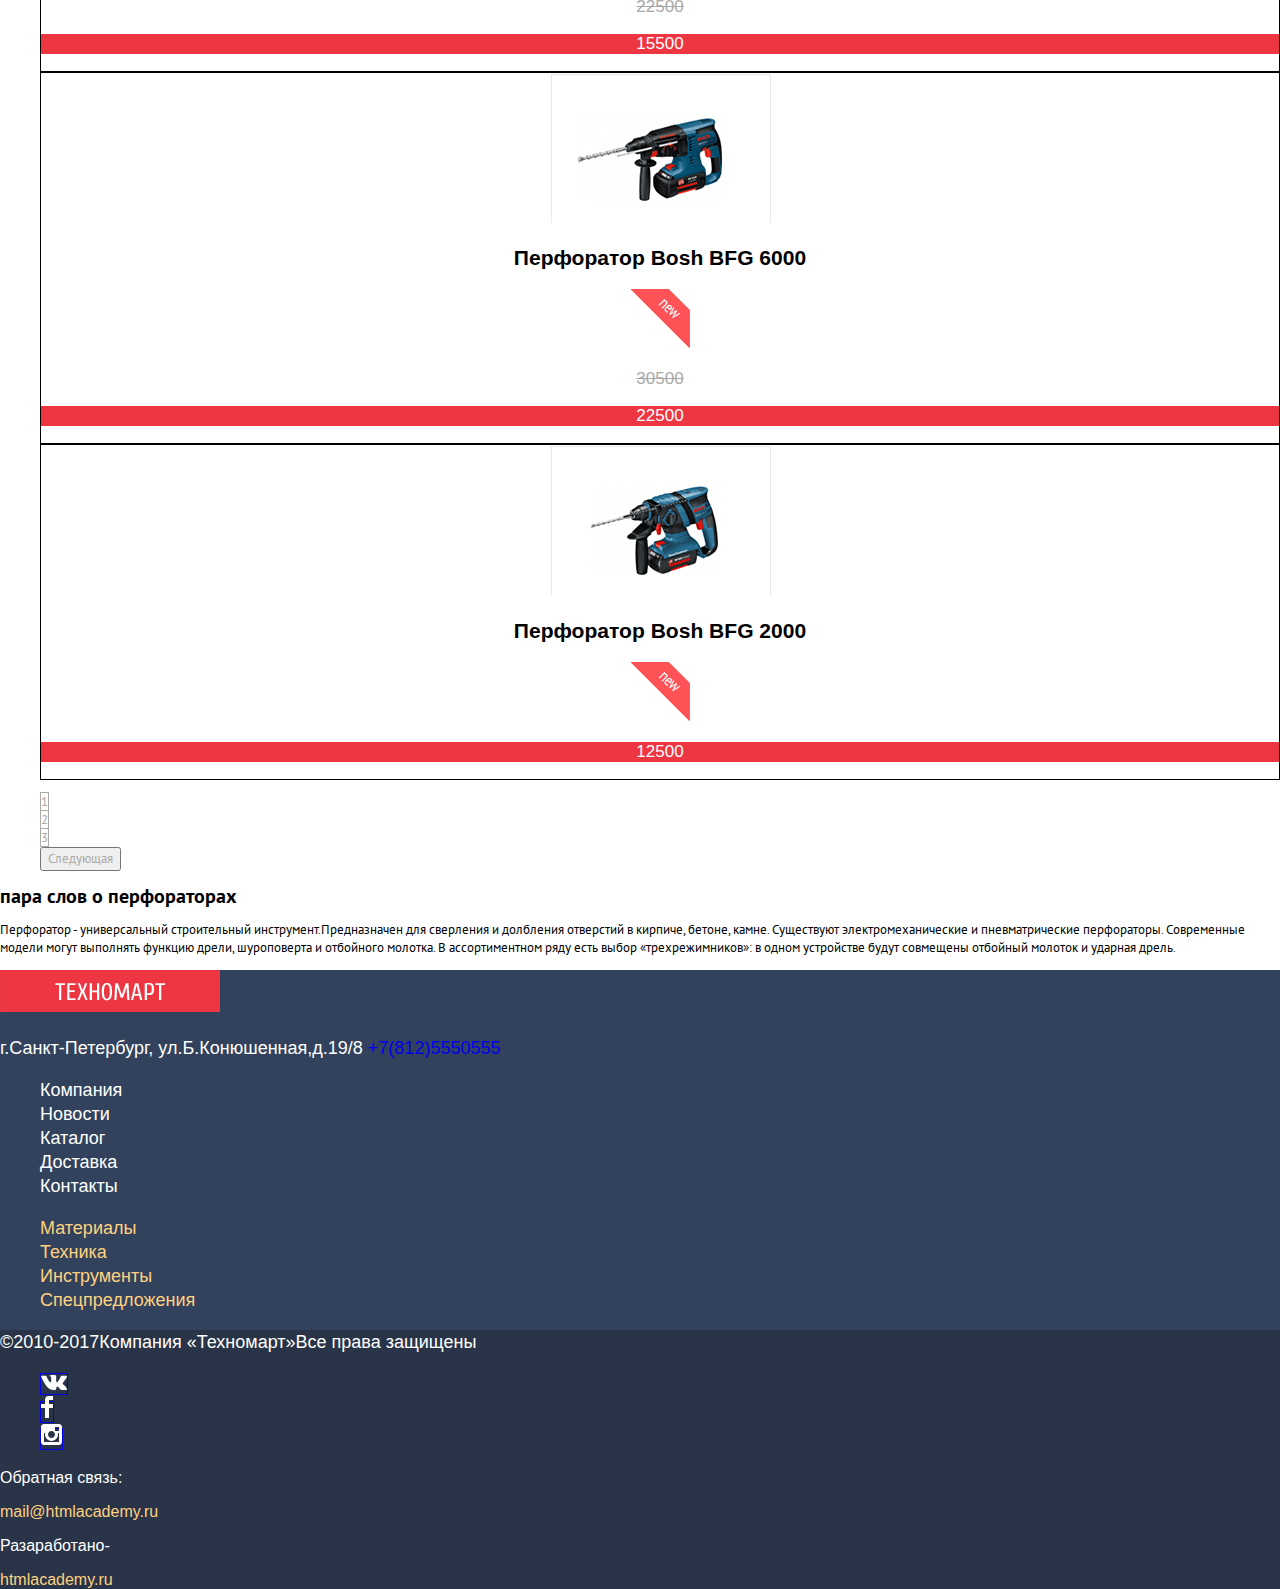
==== commit 2610e4f2: "normalize подключил" ====
--- a/catalog.html
+++ b/catalog.html
@@ -3,6 +3,7 @@
   <head>
     <meta charset="utf-8">
     <title>HTML Academy: Техномарт</title>
+<link href="css/normalize.css" rel="stylesheet">
     <link href="css/style.css" rel="stylesheet">
     <link href="https://fonts.googleapis.com/css?family=Cuprum:400,400i|PT+Sans:400,700&amp;subset=cyrillic"
     rel="stylesheet">
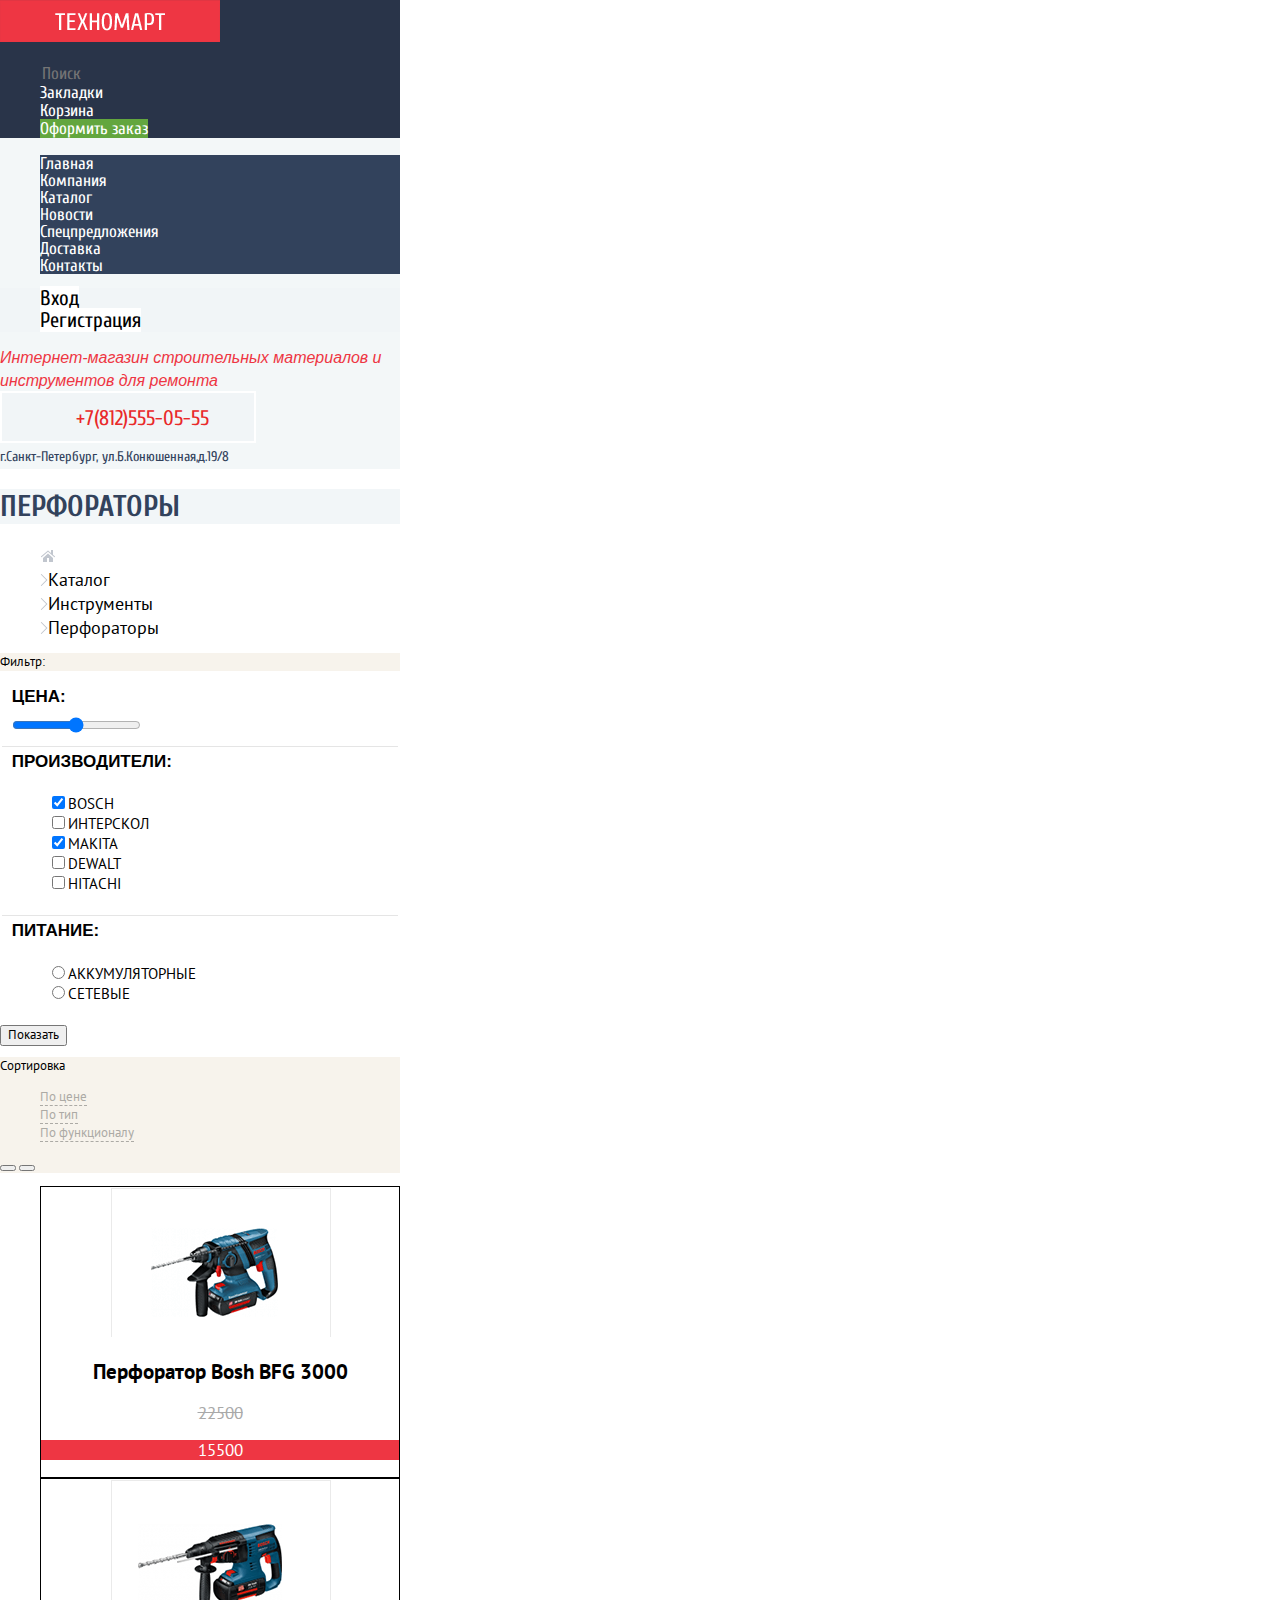
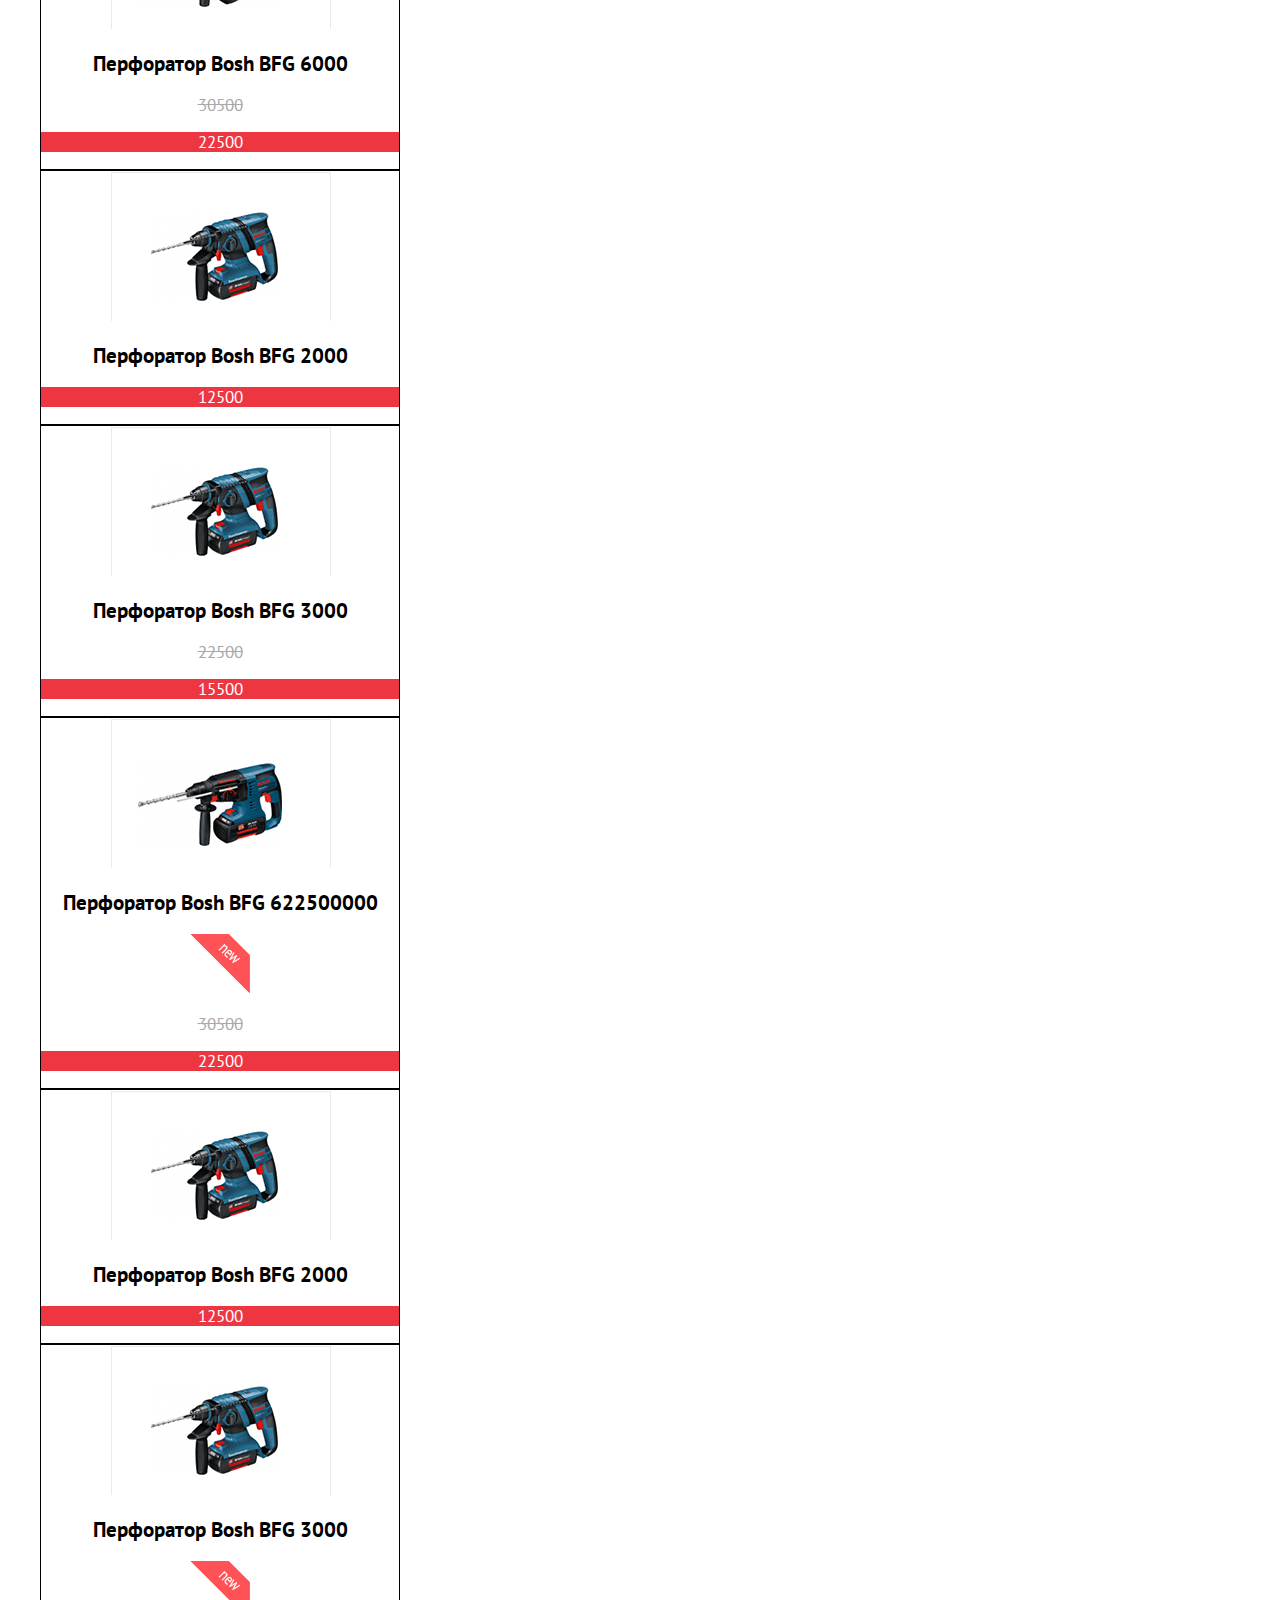
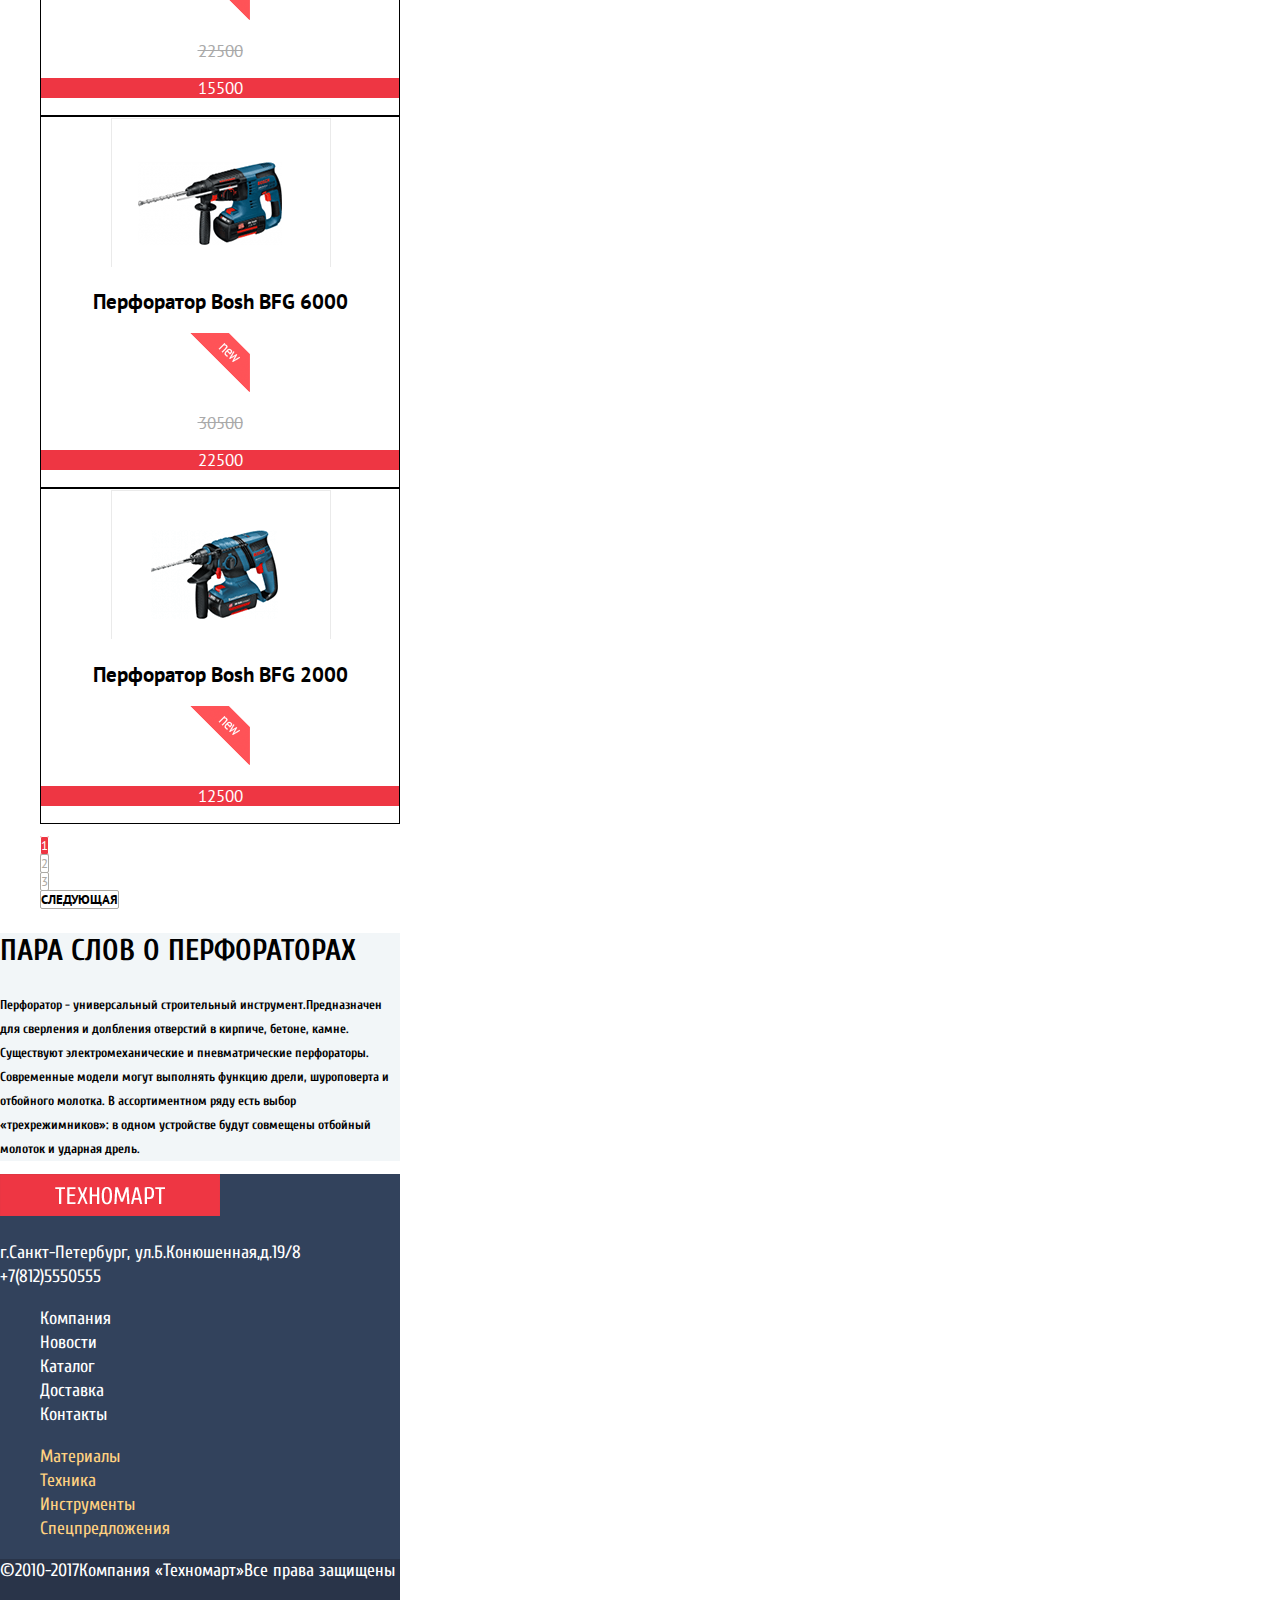
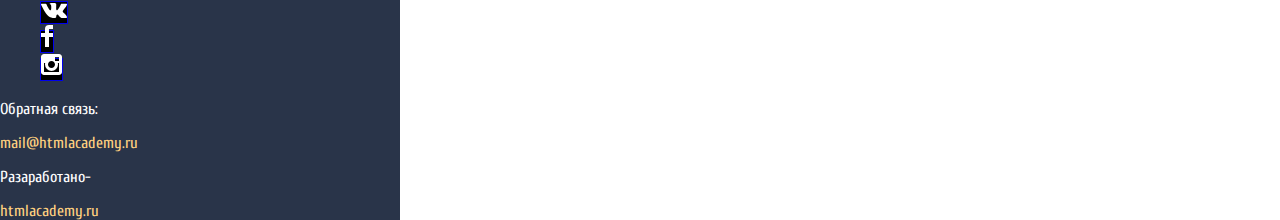
==== commit ffdf272f: "Отработал замечания" ====
--- a/catalog.html
+++ b/catalog.html
@@ -46,7 +46,7 @@
           </ul>
           </section>
         <p><em>Интернет-магазин строительных материалов и инструментов для ремонта</em></p>
-        <a class="phone" href="tel:+7(812)5550555">+7(812)5550555</a>
+        <a class="phone" href="tel:+7(812)5550555">+7(812)555-05-55</a>
         <p class="address">г.Санкт-Петербург, ул.Б.Конюшенная,д.19/8</p>
       </header>
       <main class="container-catalog">
@@ -91,7 +91,7 @@
             </li>
           </ul>
         </fieldset>
-        <fieldset>
+        <fieldset class="battery">
           <legend>Питание:</legend>
           <ul class="radiobtn">
             <li>
@@ -176,10 +176,10 @@
                             </li>
                           </ul>
                           <ul class="pagination-list">
-                            <li class="pagination-item "><a>1</a></li>
+                            <li class="pagination-item pagination-item-curent"><a>1</a></li>
                             <li class="pagination-item"><a href="#">2</a></li>
                             <li class="pagination-item"><a href="#">3</a></li>
-                            <button type="button">Cледующая</a></li>
+                            <li class="next-page"><a href="#">Cледующая</a></li>
                           </ul>
                         </section>
                     <article class="information">
--- a/css/style.css
+++ b/css/style.css
@@ -2,10 +2,10 @@
 margin:0;
 padding:0;
 
-font-family:"Cuprum Regular", Arial, sans-serif;
+font-family:"Cuprum", Arial, sans-serif;
 font-size:14px;
 line-height:18px;
-line-weight:400;
+width: 400px;
 color:#000000;
 
 background-color:#ffffff;
@@ -52,7 +52,6 @@
 .main-navigation {
 font-size:17px;
 line-height:17px;
-line-weight:400;
 color:#ffffff;
 background-color:#32425c;
 }
@@ -76,8 +75,17 @@
 li.main-navigation{
   background-color: #32425c;
 }
+
 .main-navigation a {
   color:#ffffff;
+}
+.main-navigation a:hover,
+.main-navigation a:focus{
+  background-color: #293449;
+}
+.main-navigation a:active{
+  background-color: #1d2739;
+  color: rgba(255, 255, 255, 0.5);
 }
 .user-navigation {
 background-color:#f1f5f7;
@@ -142,11 +150,11 @@
 }
 div.service-item{
   width: 300px;
-  height: 123px;
+
 }
 .service-item a {
 font-size:14px;
-line-weight:18px;
+line-height: 18px;
 background-color: rgba(255, 255, 255, 0.1);
 color:#ffffff;
 border: solid 1px rgba(255, 255, 255, 0.1);
@@ -182,11 +190,10 @@
 background-color:#b2b2b2;
 }
 .slider{
-  height: 266px;
   width: 620px;
 }
 h3.slaider-name{
-  font-family: "Cuprum Bold", Arial, sans-serif;
+  font-family: "Cuprum", Arial, sans-serif;
   font-size: 36px;
   color: #ffffff;
 }
@@ -197,7 +204,6 @@
 }
 div.title-slide{
   width: 620px;
-  height: 105px;
   background-color: rgba(255, 255, 255, 0.25);
   color: #ffffff;
 }
@@ -205,39 +211,43 @@
 .slide-catalog a,
 .popular-product a,
 .popular-brand a,
-.about-me a{
+.about a,
+.modal a{
 background-color:#ee3643;
 color:#ffffff;
 }
+.modal a:hover,
+.modal a:focus,
 .slide-catalog a:hover,
 .popular-product a:hover,
 .popular-brand a:hover,
-.about-me a:hover,
+.about a:hover,
 a.credit-orders:hover,
 .popular-product a:focus,
 .popular-brand a:focus,
-.about-me a:focus
+.about a:focus
 a.credit-orders:focus{
 background-color:#ca2c37;
 }
+.madal a:active,
 .slide-catalog a:active,
 .popular-product a:active,
 .popular-brand a:active,
-.about-me a:active,
+.about a:active,
 a.credit-orders:active{
 background-color:#ba2732;
 }
 h2.popular,
 h1.page-title{
-font-family:"Cuprum Regular", Arial, sans-serif;
+font-family:"Cuprum", Arial, sans-serif;
 font-size:30px;
 line-height:35px;
-background-color:#f9f5f0;
+background-color:#f2f6f8;
 color:#32425c;
 text-transform:uppercase;
 }
 li.item-price{
-font-family:"PT Sans Bold", Arial, sans-serif;
+font-family:"PT Sans", Arial, sans-serif;
 font-size:18px;
 line-height:20px;
 border:solid 1px #000000;
@@ -258,63 +268,71 @@
 }*/
 div.brand-logo a {
 background-color:#ffffff;
-height:145px;
-weight:220px;
 border:solid 1px #000000;
 }
-div.brand-logo a:hover,
-div.brand-logo a:focus{
-box-shadow:0 0 10px rgba(0,0,0,0.5);
-}
-div.brand-logo a:active:{
+.brand a:hover,
+.brand a:focus{
+  background-color: #ffffff;
+  border: none;
+box-shadow: 0 0 25px rgba(0,0,0,0.5);
+}
+.brand a:active:{
 box-shadow:0 0 5px rgba(0,0,0,0.5);
 }
 .service{
-height:522px;
-width:100%:;
-bacground-color:#ceaaaa;
-}
-.service h2,
-.about-me h2,
-.svc h2 {
+background-color:#f4f7f9;
+}
+.service>h2,
+.about>h2,
+.modal>h2,
+.svc>h2  {
+  font-family: "Cuprum", Arial, sans-serif;
 font-size:30px;
 line-height:35px;
-color:#000000
-text-transform: uppercase;
-}
-p.ad{
-font-size:16px;
+font-weight: 400;
 color:#000000;
+text-transform:uppercase;
+}
+p.ad,
+p.expos{
+  font-family: "Cuprum", Arial, sans-serif;
+font-size:13px;
+line-height: 24px;
+font-weight: 700;
+color:#212121;
 }
 h3.list{
-font-size:30px;
-line-height:35px;
+font-size:36px;
+line-height:42px;
 color:#32425c;
 }
-p.expos{
-font-size:16px;
-color:#32425c;
-}
 span.button-service{
+font-family: "Cuprum Bold", Arial, sans-serif;
 font-size:21px;
 line-height:30px;
-bacground-color:#32425c;
+background-color:#32425c;
 color:#ffffff;
 text-align:middle;
+cursor: pointer;
 }
 span.button-service:hover,
 span.button-service:focus{
 background-color:#293449;
 }
 span.button-service:active{
-bacground-color:#ffffff;
+background-color:#ffffff;
 color:#32425c;
+border:none;
 }
  a.credit-orders{
   font-size: 14px;
   line-height: 18px;
   background-color: #ff5357;
   color: #ffffff;
+}
+li.delevery-list{
+  font-size: 18px;
+  line-height: 20px;
 }
 
 .main-footer{
@@ -334,6 +352,19 @@
 text-decoration:none;
 color:#8c96a5;
 }
+p.footer-contacts{
+  font-family: "Cuprum", Arial, sans-serif;
+  font-size: 18px;
+  line-height: 24px;
+  color:#ffffff;
+}
+.footer-contacts a{
+  font-family: "Cuprum", Arial, sans-serif;
+  font-size: 18px;
+  line-height: 24px;
+  color:#ffffff;
+
+}
 .footer-down{
   background-color: #293449;
 }
@@ -345,12 +376,19 @@
 .foot-list-service a{
 color:#ffd180;
 }
+.footer-info a:hover,
+.footer-info a:focus,
 .footer-network a:hover,
 .footer-network a:focus,
 .foot-list-service a:hover,
 .foot-list-service a:focus{
 text-decoration:underline;
 }
+.footer-info a:active,
+.footer-network a:active{
+  color: #ee3643;
+  text-decoration: none;
+}
 .foot-list-service a:active{
 text-decoration:none;
 color:#92856d;
@@ -360,12 +398,13 @@
 line-height:18px;
 }
 .social-button a{border:solid 1px;
-bacground-color: #000000;
+background-color: #000000;
 }
 .social-button a:hover,
 .social-button a:focus,
 .social-button a:active{
-bacground-color: #ee3643;
+background-color: #ee3643;
+border:none;
 }
 p.footer-copiright{
   font-size: 16px;
@@ -393,7 +432,6 @@
 }
 .feedback fieldset{
   width: 620px;
-  height: 430px;
   background-color: #ffffff;
   border-color: #ffffff;
   box-shadow: 0 0 10px rgba(0,0,0,0.5);
@@ -430,7 +468,7 @@
   margin-left: 80px;
 }
 .datamail{
-  position: absolut;
+  position: absolute;
   margin-top: 55px;
   margin-right: 80px;
 }
@@ -446,16 +484,34 @@
 .pagination-list{
   list-style: none;
 }
+.breadcrumbs a {
+  font-family: "PT Sans", Arial, sans-serif;
+  font-size: 18px;
+  line-height: 24px;
+  color: #000000;
+}
 h2.filters-item{
   font:inherit;
   background-color: #f7f3ec;
 }
 legend{
-  font-family: "PT Sans", Arial, sans-serif;
+  font-family: "PT Sans Bold", Arial, sans-serif;
   font-size: 17px;
   line-height: 30px;
+  font-weight: 700;
+  text-transform: uppercase;
   color: #000000;
 }
+fieldset{
+  border: 1px solid #e5e5e5;
+  border-top: none;
+  border-right: none;
+  border-left: none;
+}
+.battery{
+  border:none;
+}
+
 .chekbox-block label,
 .radiobtn label{
   font-size: 15px;
@@ -480,28 +536,55 @@
   color:#f0515c;
   border:none;
 }
-.pagination-list a{
+.pagination-item a{
   font-size: 13px;
   line-height: 18px;
   color: #acaaa5;
   border: solid 1px;
-}
-button[type="button"]{
+  border-radius: 2px;
+}
+.pagination-item-curent a{
+  color: #ffffff;
+  background-color: #ee3643;
+}
+
+.next-page a{
+  font-family: "PT Sans", Arial, sans-serif;
   font-size: 13px;
   line-height: 18px;
-  color: #acaaa5;
-}
-.pagination-list:hover,
-.pagination-list:focus,
-button[type="button"]:hover,
-button[type="button"]:focus{
+  font-weight: 700;
+  color:#000000;
+  background-color: #ffffff;
+  border: solid 1px;
+  border-color: #acaaa5;
+  border-radius: 2px;
+  text-transform: uppercase;
+}
+.pagination-item a:hover,
+.pagination-list a:focus,
+.next-page a:hover,
+.next-page a:focus{
   border-color: #bdc6ca;
 }
-.pagination-list:active,
-.pagination-list:active,
-button[type="button"]:active,
-button[type="button"]:active{
+.pagination-item a:active,
+.pagination-item a:active,
+.next-page a:active,
+.next-page a:active{
   border-color: #ee3643;
 }
-
+h2.information-list{
+font-family: "Cuprum", Arial, sans-serif;
+font-size: 30px;
+line-height: 35px;
+text-transform: uppercase;
+}
+p.information-list-range{
+  font-family: "Cuprum", Arial, sans-serif;
+font-size:13px;
+line-height: 24px;
+font-weight: 700;
+}
+article.information{
+  background-color: #f2f6f8;
+}
 .visually-hidden{display:none;}
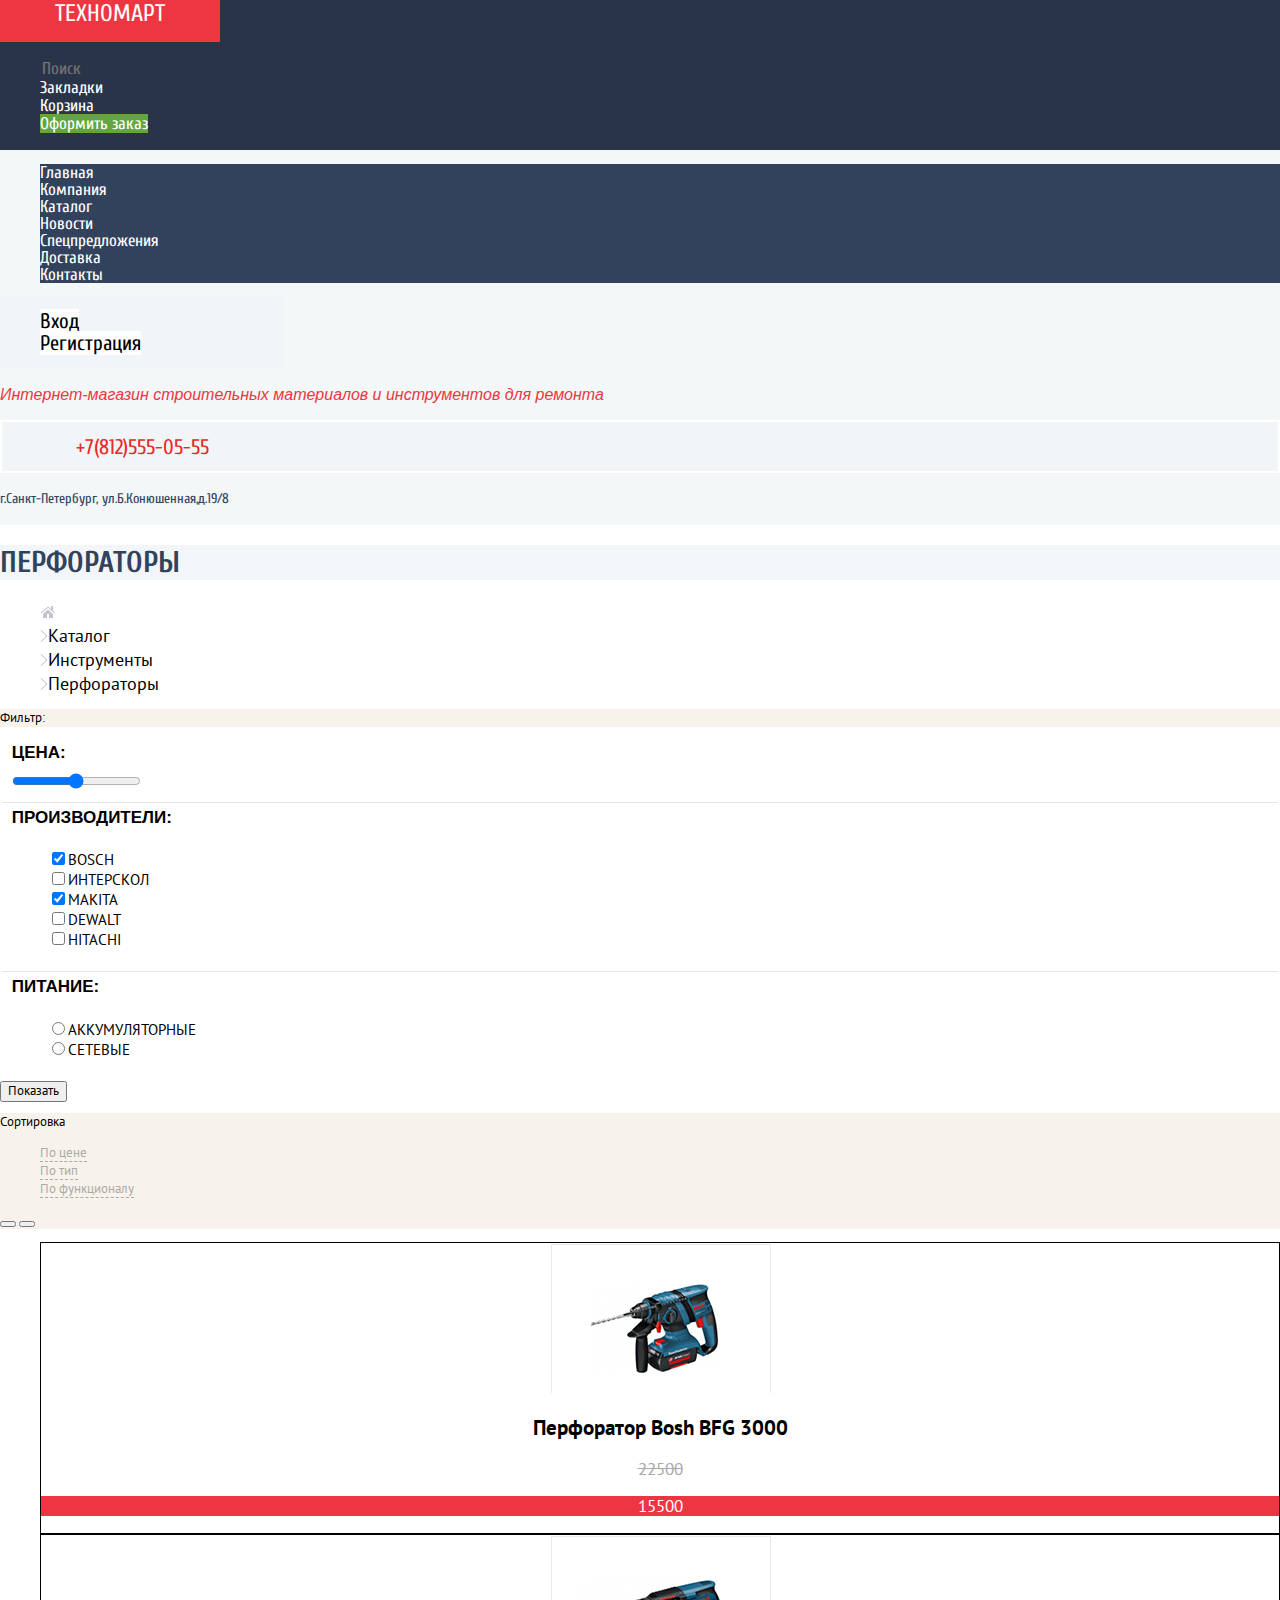
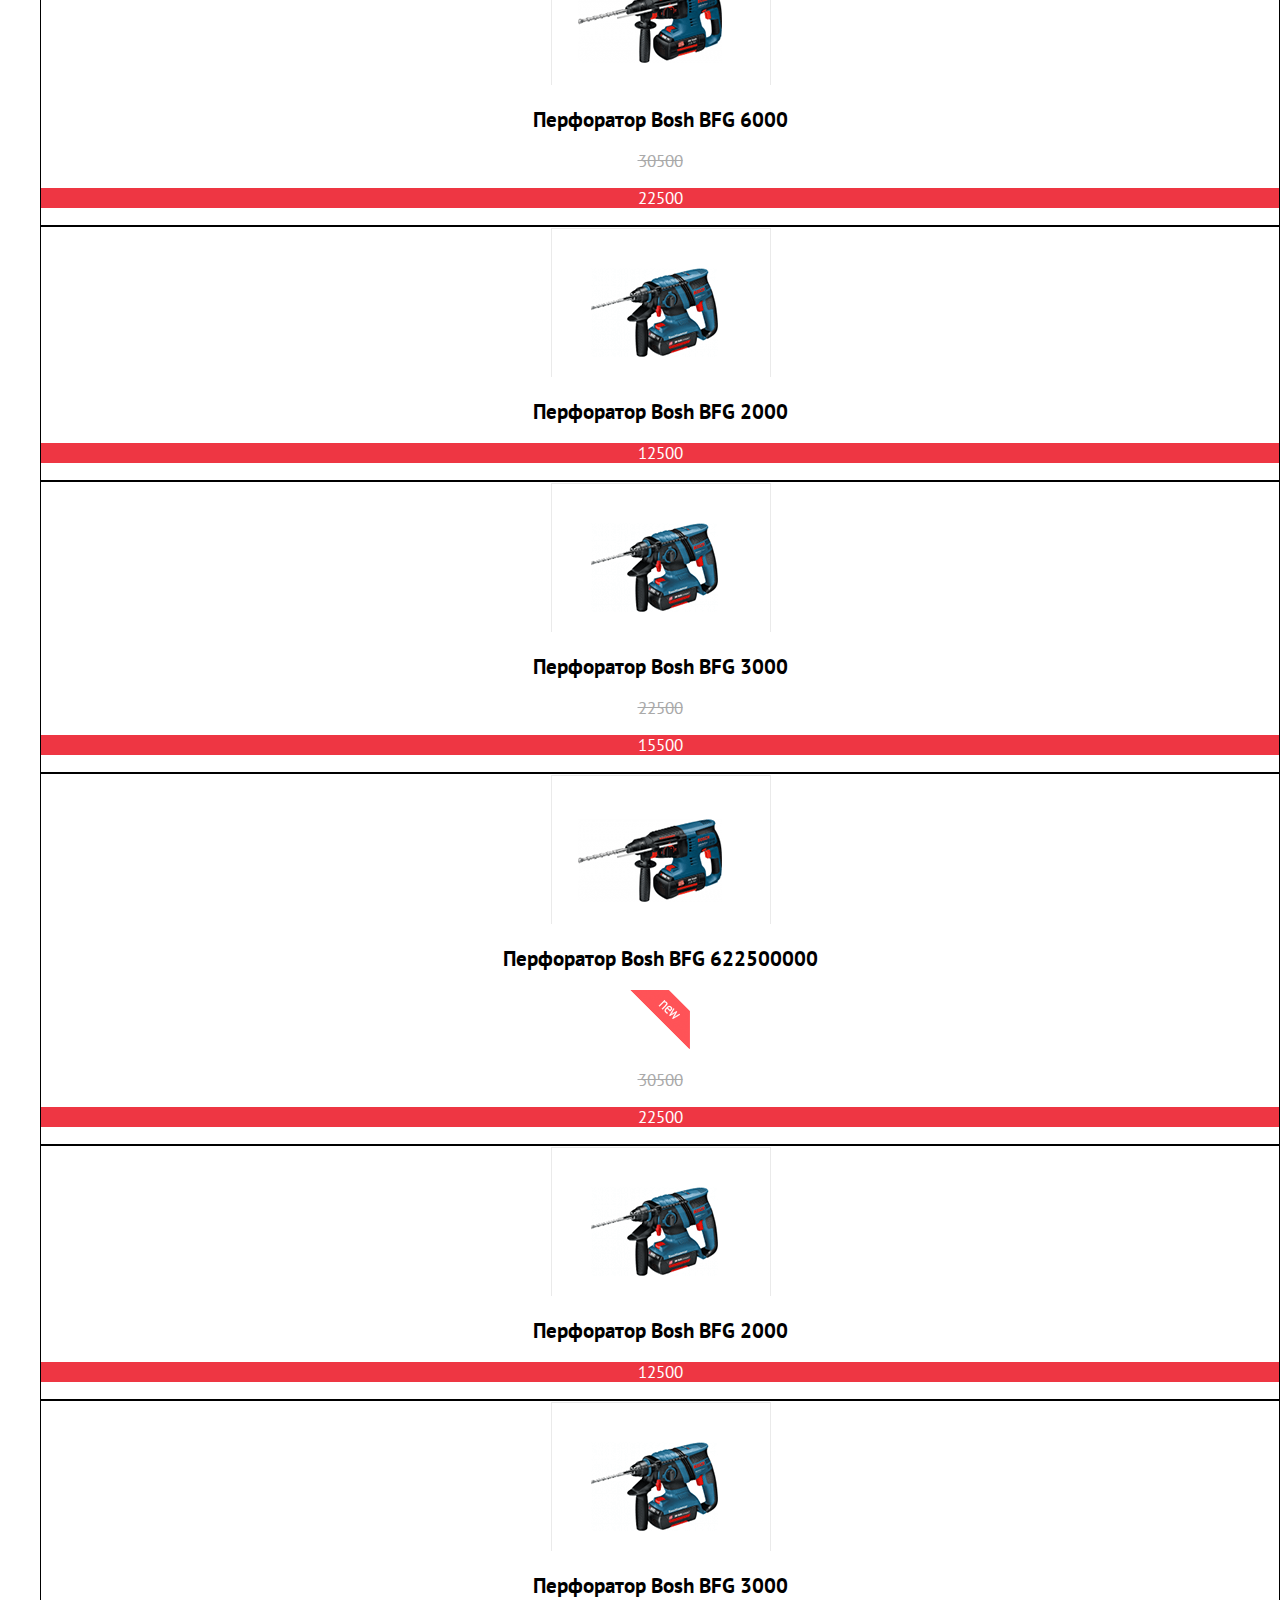
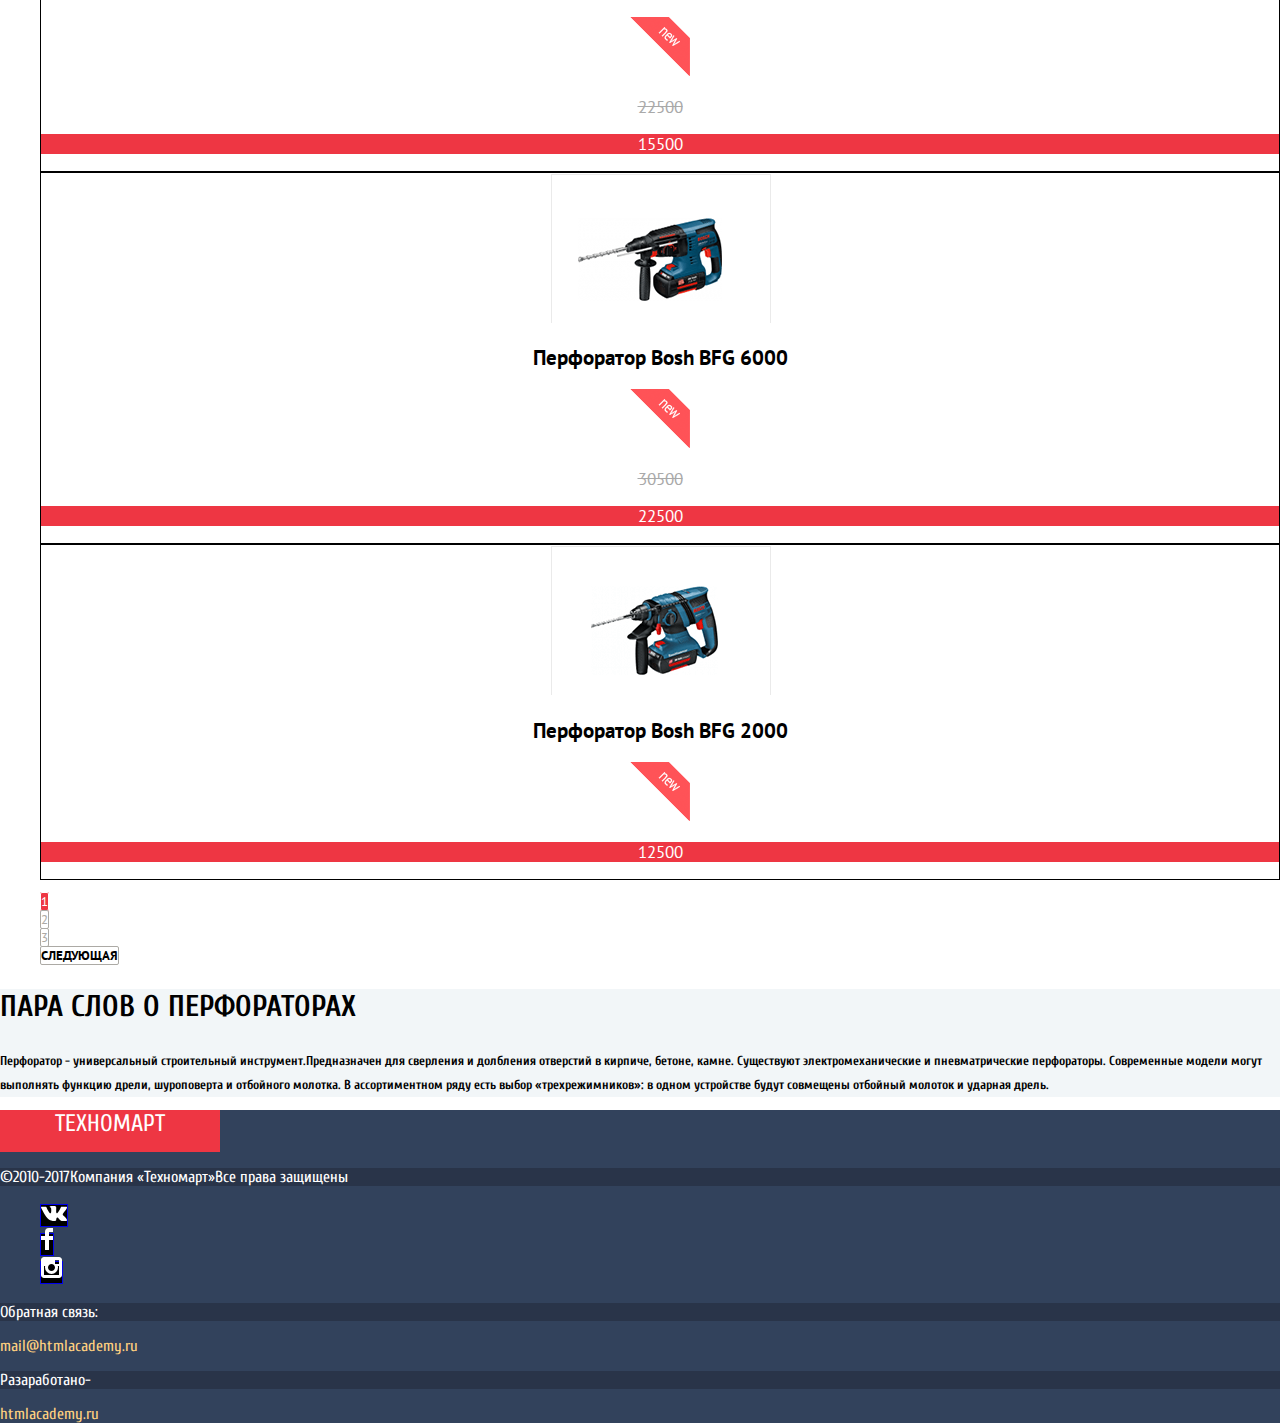
==== commit 31267464: "доделал стилицию" ====
--- a/catalog.html
+++ b/catalog.html
@@ -11,9 +11,7 @@
   <body>
       <header class="main-header">
         <div class="top-panel">
-          <a class="main-header-logo" href="index.html">
-            <img src="img/logo-index.png" width="220" height="42" alt="Логотип интернет-магазина Техномарт">
-          </a>
+            <a class="main-header-logotype" href="index.html">Техномарт</a>
           <ul class="usernav-int">
           <li class="Search">
             <h2 class="visually-hidden">Поиск</h2>
@@ -197,28 +195,7 @@
                       </article>
 </main>
 <footer class="main-footer">
-<a href="index.html"><img src="img/logo-index.png" width="220" height="42"
-  alt="Логотип интернет-магазина Техномарт"></a>
-  <p class="footer-contacts">г.Санкт-Петербург, ул.Б.Конюшенная,д.19/8
-  <a href="tel:+7(812)5550555">+7(812)5550555</a></p>
-    <div class="footer-main-nav">
-      <ul class="footer-item-nav">
-        <li class="foot-list-nav"><a href="info.html">Компания</a></li>
-        <li class="foot-list-nav"><a href="news.html">Новости</a></li>
-        <li class="foot-list-nav"><a href="catalog.html">Каталог</a></li>
-        <li class="foot-list-nav"><a href="delivery.html">Доставка</a></li>
-        <li class="foot-list-nav"><a href="contacs.html">Контакты</a></li>
-      </ul>
-    </div>
-    <div class="footer-servis">
-      <ul class="footer-item-service">
-        <li class="foot-list-service"><a href="catalog/materials.html">Материалы</a></li>
-        <li class="foot-list-service"><a href="catalog/equipment.html">Техника</a></li>
-        <li class="foot-list-service"><a href="catalog/instruments.html">Инструменты</a></li>
-        <li class="foot-list-service"><a href="specialoffers.html">Спецпредложения</a></li>
-      </ul>
-    </div>
-    <section class="footer-down"
+  <a class="main-header-logotype" href="index.html">Техномарт</a>
 <p class="footer-copiright">&copy;2010-2017Компания &laquo;Техномарт&raquo;Все права защищены</p>
 <div class="footer-social">
 <ul class="social-networks">
--- a/css/style.css
+++ b/css/style.css
@@ -1,13 +1,17 @@
+html{margin: 0;
+padding: 0;
+min-width: 1210px;
+min-height: 3151px;
+}
 body {
 margin:0;
 padding:0;
-
+min-width: 1210px;
+min-height: 3151px;
 font-family:"Cuprum", Arial, sans-serif;
 font-size:14px;
 line-height:18px;
-width: 400px;
 color:#000000;
-
 background-color:#ffffff;
 }
 main.container-catalog{
@@ -27,11 +31,43 @@
   color:#ee3643;
 }
 .main-header{
-  background-color: #f3f7f8;
-}
-div.top-panel{
+  display: flex;
+  flex-direction: column;
+width: 100%;
+min-height: 320px;
+background-color: #f3f7f8;
+}
+.top-panel{
+margin: 0;
+padding: 0;
+min-height: 42px;
+width: 100%;
+align-items: center;
   background-color: #293449;
 }
+.top-panel-conteiner{
+  margin: 0 auto;
+  min-height: 42px;
+  width: 940px;
+  display: flex;
+  flex-direction: column;
+  align-items: center;
+  justify-content: space-between;
+
+}
+.user-nav{
+min-height: 42px;
+  width: 710px;
+  margin:0 ;
+  padding: 0 ;
+
+}
+
+nav{
+  margin: 0;
+  padding:0;
+
+  }
 a.phone{
   font-size: 21px;
   line-height: 25px;
@@ -55,11 +91,24 @@
 color:#ffffff;
 background-color:#32425c;
 }
-a.main-header-logo:hover
-a.main-header-logo:focus{
+a.main-header-logotype{ display:block;
+  font-family: "Cuprum", Arial,sans-serif;
+  font-size: 24px;
+  line-height: 28px;
+  width: 220px;
+  height: 42px;
+  text-transform: uppercase;
+  text-align: center;
+  color: #ffffff;
+  background-color: #ee3643;
+  cursor: pointer;
+
+}
+a.main-header-logotype:hover
+a.main-header-logotype:focus{
 background-color:#ca2c37;
 }
-a.main-header-logo:active{
+a.main-header-logotype:active{
 background-color:#ba2732;
 }
 .site-navigation,
@@ -88,9 +137,19 @@
   color: rgba(255, 255, 255, 0.5);
 }
 .user-navigation {
+  margin: 0;
+  padding: 0;
+  width: 283px;
+  min-height: 50px;
 background-color:#f1f5f7;
 color:#000000;
 border:none;
+}
+.call{
+  margin: 0;
+  padding: 0;
+  min-height: 75px;
+  width: 538px;
 }
 .link-item a{
   font-size:21px;
@@ -124,7 +183,10 @@
   color: #000000;
   border: none;
 }
-
+#search-product:hover,
+#search-product:focus{
+  background-color: #ffffff;
+}
 .bookmark-cart a:hover{
 background-color:#212a3a;
 }
@@ -167,6 +229,7 @@
 line-height:30px;
 text-transform: uppercase;
 color:#ffffff;
+
 }
 div.materials{
   background-color: #ffbf47;
@@ -183,11 +246,12 @@
 div.deleve{
   background-color: #ffc047;
 }
-.service-item a:hover{
-background-color:#cccccc;
-}
+.service-item a:hover,
 .service-item a:focus{
-background-color:#b2b2b2;
+background-color:rgba(0, 0, 0, 0.2);
+}
+.service-item a:active{
+background-color:(0, 0, 0, 0.3);
 }
 .slider{
   width: 620px;
@@ -210,7 +274,7 @@
 
 .slide-catalog a,
 .popular-product a,
-.popular-brand a,
+a.all-brand,
 .about a,
 .modal a{
 background-color:#ee3643;
@@ -220,11 +284,11 @@
 .modal a:focus,
 .slide-catalog a:hover,
 .popular-product a:hover,
-.popular-brand a:hover,
+a.all-brand:hover,
 .about a:hover,
 a.credit-orders:hover,
 .popular-product a:focus,
-.popular-brand a:focus,
+a.all-brand:focus,
 .about a:focus
 a.credit-orders:focus{
 background-color:#ca2c37;
@@ -232,7 +296,7 @@
 .madal a:active,
 .slide-catalog a:active,
 .popular-product a:active,
-.popular-brand a:active,
+a.all-brand:active,
 .about a:active,
 a.credit-orders:active{
 background-color:#ba2732;
@@ -266,17 +330,17 @@
 /*li.item-price:hover{
 
 }*/
-div.brand-logo a {
-background-color:#ffffff;
-border:solid 1px #000000;
-}
-.brand a:hover,
-.brand a:focus{
+div.brand{
+background-color :#ffffff;
+border: solid 1px #eaeaea;
+}
+div.brand:hover,
+div.brand:focus{
   background-color: #ffffff;
   border: none;
 box-shadow: 0 0 25px rgba(0,0,0,0.5);
 }
-.brand a:active:{
+div.brand:active{
 box-shadow:0 0 5px rgba(0,0,0,0.5);
 }
 .service{
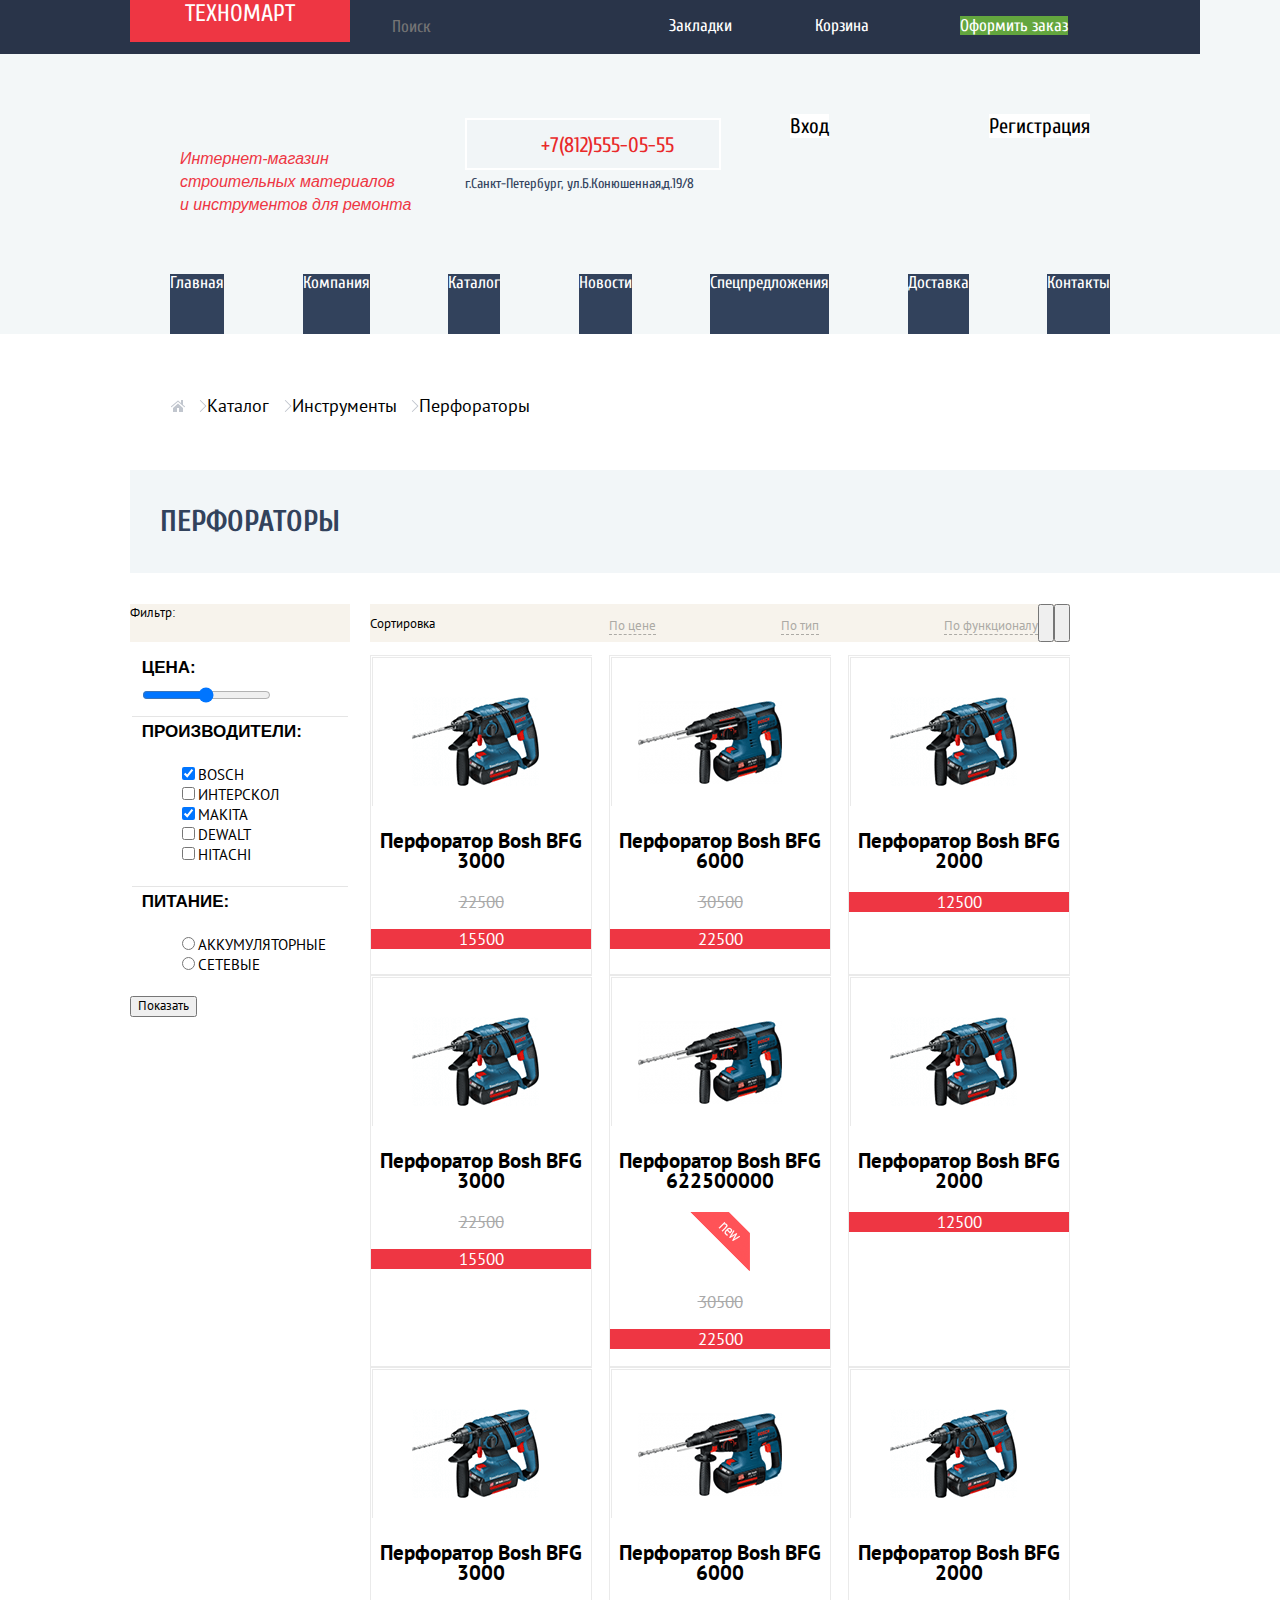
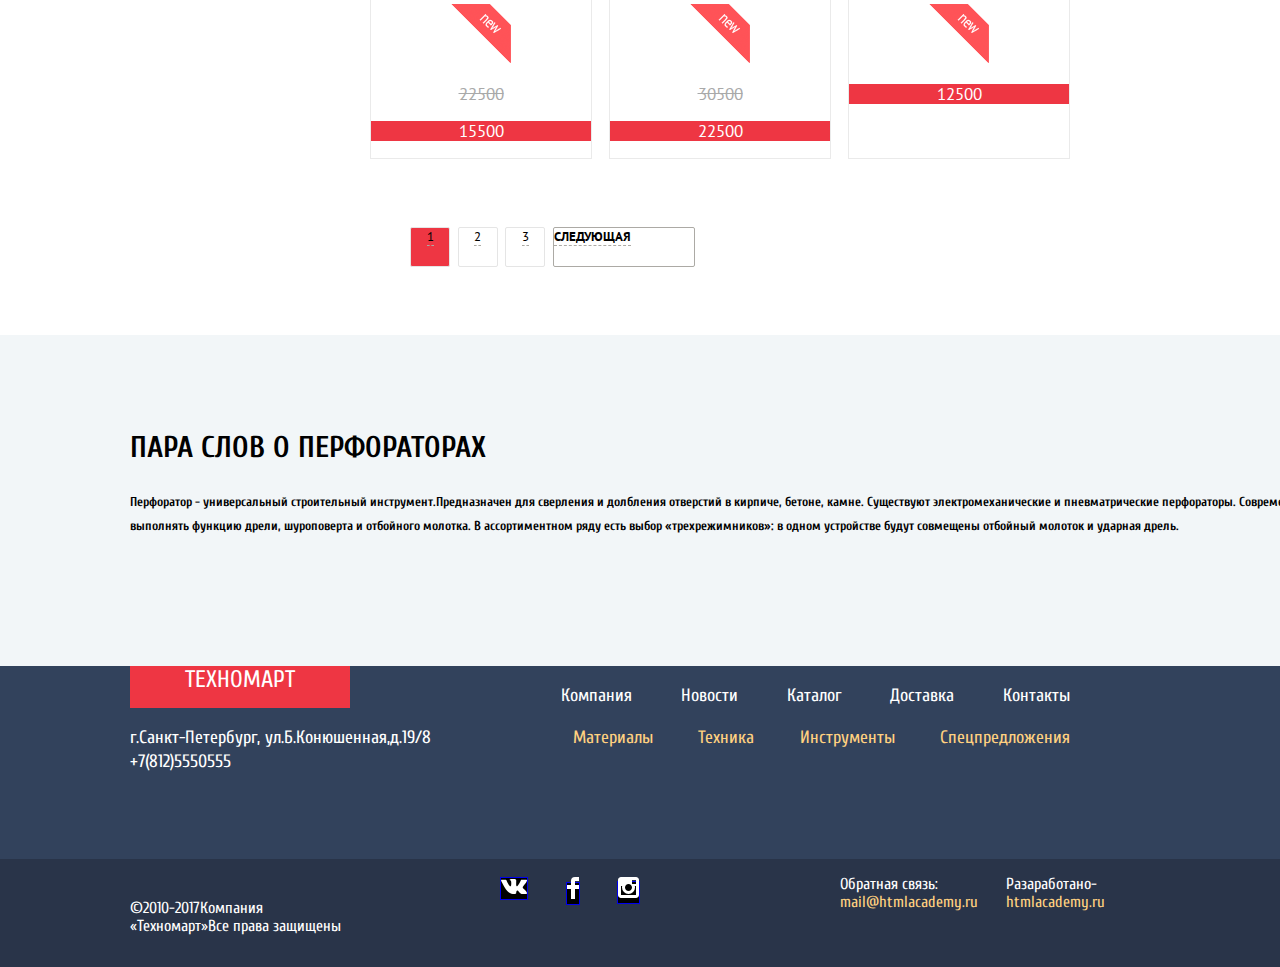
==== commit e232dc97: "Добавил флексбоксы" ====
--- a/catalog.html
+++ b/catalog.html
@@ -9,46 +9,62 @@
     rel="stylesheet">
     </head>
   <body>
-      <header class="main-header">
-        <div class="top-panel">
-            <a class="main-header-logotype" href="index.html">Техномарт</a>
-          <ul class="usernav-int">
-          <li class="Search">
-            <h2 class="visually-hidden">Поиск</h2>
-              <form class="search-product" method="get">
-              <input type="text" name="search" id="search-product"
-              placeholder="Поиск" value>
-            </form>
-          </li>
-          <li class="bookmark-cart"><a href="bookmarks.html">Закладки</a></li>
-          <li class="bookmark-cart"><a href="cart.html">Корзина</a></li>
-          <li class="checkout"><a href="buy.html">Оформить заказ</a></li>
-        </ul>
+    <header class="main-header">
+      <div class="top-panel">
+        <div class="top-panel-conteiner">
+<div class="logotype">
+  <a class="main-header-logotype">Техномарт</a>
       </div>
-          <nav>
-          <ul class="site-navigation">
-              <li class="main-navigation"><a href="index.html">Главная</a></li>
-              <li class="main-navigation"><a href="info.html">Компания</a></li>
-              <li class="main-navigation"><a>Каталог</a></li>
-              <li class="main-navigation"><a href="news.html">Новости</a></li>
-              <li class="main-navigation"><a href="specialoffers.html">Спецпредложения</a></li>
-              <li class="main-navigation"><a href="delivery.html">Доставка</a></li>
-              <li class="main-navigation"><a href="contacs.html">Контакты</a></li>
-        </ul>
-        </nav>
-        <section class="user-navigation">
-          <h2 class="visually-hidden">Авторизация</h2>
-          <ul class="link-registration">
-            <li class="link-item"><a href="login-link.html">Вход</a></li>
-            <li class="link-item"><a href="user-registration.html">Регистрация</a></li>
-          </ul>
-          </section>
-        <p><em>Интернет-магазин строительных материалов и инструментов для ремонта</em></p>
-        <a class="phone" href="tel:+7(812)5550555">+7(812)555-05-55</a>
-        <p class="address">г.Санкт-Петербург, ул.Б.Конюшенная,д.19/8</p>
-      </header>
+      <div class="user-nav">
+        <ul class="usernav-int">
+        <li class="Search">
+          <h2 class="visually-hidden">Поиск</h2>
+            <form class="search-product" method="get">
+            <input type="text" name="search" id="search-product"
+            placeholder="Поиск" value>
+          </form>
+        </li>
+        <li class="bookmark-cart"><a href="bookmarks.html">Закладки</a></li>
+        <li class="bookmark-cart"><a href="cart.html">Корзина</a></li>
+        <li class="checkout"><a href="buy.html">Оформить заказ</a></li>
+      </ul>
+    </div>
+  </div>
+</div>
+    <div class="user-information">
+      <div class="call">
+        <div class="market">
+          <p><em>Интернет-магазин<br>
+            строительных материалов<br>
+            и инструментов для ремонта</em></p>
+        </div>
+      <div class="calling"><a class="phone" href="tel:+7(812)5550555">+7(812)555-05-55</a>
+      <p class="address">г.Санкт-Петербург, ул.Б.Конюшенная,д.19/8</p>
+    </div>
+    </div>
+    <section class="user-navigation">
+      <h2 class="visually-hidden">Авторизация</h2>
+      <ul class="link-registration">
+        <li class="link-item"><a href="login-link.html">Вход</a></li>
+        <li class="link-item"><a href="user-registration.html">Регистрация</a></li>
+      </ul>
+      </section>
+</div>
+
+        <nav>
+        <ul class="site-navigation">
+            <li class="main-navigation"><a href="index.html">Главная</a></li>
+            <li class="main-navigation"><a href="info.html">Компания</a></li>
+            <li class="main-navigation"><a href="#">Каталог</a></li>
+            <li class="main-navigation"><a href="news.html">Новости</a></li>
+            <li class="main-navigation"><a href="specialoffers.html">Спецпредложения</a></li>
+            <li class="main-navigation"><a href="delivery.html">Доставка</a></li>
+            <li class="main-navigation"><a href="contacs.html">Контакты</a></li>
+      </ul>
+      </nav>
+
+    </header>
       <main class="container-catalog">
-        <h1 class="page-title">Перфораторы</h1>
         <ul class="breadcrumbs">
           <li class="breadcrumbs-item"><a href ="index.html">
             <img src="img/icon-home.svg" alt="Переход на главную страницу"></a></li>
@@ -56,8 +72,10 @@
           <li class="breadcrumbs-item"><img src="img/icon-right-small.svg"><a href="instruments.html">Инструменты</a></li>
           <li class="breadcrumbs-current"><img src="img/icon-right-small.svg"><a>Перфораторы</a></li>
         </ul>
-        <section class="filters">
-          <h2 class="filters-item">Фильтр:</h2>
+        <h1 class="page-title">Перфораторы</h1>
+        <div class="filter-product">
+        <div class="filters">
+          <h2 class="filters-item filter-head">Фильтр:</h2>
       <form class="filters-item-pick" method="get" action="echo.htmlacademy.ru">
         <fieldset>
           <legend>Цена:</legend>
@@ -104,8 +122,9 @@
         </fieldset>
           <button type="submit">Показать</button>
         </form>
-        </section>
-        <section class="sorting">
+      </div>
+        <div class="sorting">
+        <div class="sorting-head">
           <h2 class="filters-item">Сортировка</h2>
           <ul class="sorting-item">
             <li><a href=#>По цене</a></li>
@@ -114,10 +133,11 @@
           </ul>
           <button class="button-sorting-up" type="button" aria-label="По возрастанию"></button>
             <button class="button-sorting-up" type="button" aria-label="По убыванию"></button>
-        </section>
-        <section class="product-item">
+          </div>
+
+        <div class="product-item">
           <h2  class="visually-hidden">Перфораторы</h2>
-          <ul class="product-item-img">
+          <ul class="product-catalog-img">
           <li class="item-price"><img src="img/perf3000.png" width="221" height="150" alt="Перфоратор Bosh BFG 3000">
           <h3 class="range">Перфоратор Bosh BFG 3000</h3>
           <p class="price-old">22500</p>
@@ -179,8 +199,10 @@
                             <li class="pagination-item"><a href="#">3</a></li>
                             <li class="next-page"><a href="#">Cледующая</a></li>
                           </ul>
-                        </section>
-                    <article class="information">
+                        </div>
+                      </div>
+                      </div>
+                    <aside class="information">
                       <h2 class="information-list">пара слов о перфораторах</h2>
                         <p class="information-list-range">Перфоратор - универсальный
                           строительный инструмент.Предназначен для сверления
@@ -192,11 +214,36 @@
                           одном устройстве будут совмещены отбойный молоток и
                           ударная дрель.
                         </p>
-                      </article>
+                      </aside>
 </main>
 <footer class="main-footer">
-  <a class="main-header-logotype" href="index.html">Техномарт</a>
+  <div class="footer-top">
+    <div class="foot-logo">
+      <a class="main-header-logotype" href="index.html">Техномарт</a>
+  <p class="footer-contacts">г.Санкт-Петербург, ул.Б.Конюшенная,д.19/8
+  <a href="tel:+7(812)5550555">+7(812)5550555</a></p>
+</div>
+<div class="foot-list">
+      <ul class="footer-item-nav">
+        <li class="foot-list-nav"><a href="info.html">Компания</a></li>
+        <li class="foot-list-nav"><a href="news.html">Новости</a></li>
+        <li class="foot-list-nav"><a href="catalog.html">Каталог</a></li>
+        <li class="foot-list-nav"><a href="delivery.html">Доставка</a></li>
+        <li class="foot-list-nav"><a href="contacs.html">Контакты</a></li>
+      </ul>
+      <ul class="footer-item-service">
+        <li class="foot-list-service"><a href="catalog/materials.html">Материалы</a></li>
+        <li class="foot-list-service"><a href="catalog/equipment.html">Техника</a></li>
+        <li class="foot-list-service"><a href="catalog/instruments.html">Инструменты</a></li>
+        <li class="foot-list-service"><a href="specialoffers.html">Спецпредложения</a></li>
+      </ul>
+    </div>
+  </div>
+    <section class="footer-bottom">
+       <h2 class="visually-hidden">Информационная панель</h2>
+      <div class="copiright">
 <p class="footer-copiright">&copy;2010-2017Компания &laquo;Техномарт&raquo;Все права защищены</p>
+</div>
 <div class="footer-social">
 <ul class="social-networks">
 <li class="social-button"><a href="#"><img src="img/icon-vk.svg" alt="Вконтакте"></a></li>
@@ -205,10 +252,14 @@
 </ul>
 </div>
 <div class="footer-network">
-<p class="footer-info">Обратная связь:</p>
-<a href="mailto:mail@htmlacademy">mail@htmlacademy.ru</a>
-<p class="footer-info">Разаработано-</p>
-<a href="https://htmlacademy.ru/intensive/htmlcss">htmlacademy.ru</a>
+<div class="mail">
+<p class="footer-info">Обратная связь:
+<a href="mailto:mail@htmlacademy">mail@htmlacademy.ru</a></p>
+</div>
+<div class="info">
+<p class="footer-info">Разаработано-
+<a href="https://htmlacademy.ru/intensive/htmlcss">htmlacademy.ru</a></p>
+</div>
 </div>
 </section>
 </footer>
--- a/css/style.css
+++ b/css/style.css
@@ -1,19 +1,25 @@
 html{margin: 0;
 padding: 0;
 min-width: 1210px;
-min-height: 3151px;
+min-height: 2200px;
 }
 body {
 margin:0;
 padding:0;
 min-width: 1210px;
-min-height: 3151px;
+min-height: 2200px;
 font-family:"Cuprum", Arial, sans-serif;
 font-size:14px;
 line-height:18px;
 color:#000000;
 background-color:#ffffff;
 }
+.top-panel{
+  width: 1200px;
+  min-height: 42px;
+  background-color: #293449;
+  margin-bottom: 48px;
+}
 main.container-catalog{
   font-family: "PT Sans", Arial, sans-serif;
   font-size: 13px;
@@ -24,50 +30,17 @@
 a {
 text-decoration:none;
 }
-em {
+em {text-align: left;
   font-family: "Cuprum Italic", Arial, sans-serif;
   font-size: 16px;
   line-height: 23px;
   color:#ee3643;
 }
 .main-header{
-  display: flex;
-  flex-direction: column;
-width: 100%;
-min-height: 320px;
+  min-height: 278px;
 background-color: #f3f7f8;
 }
-.top-panel{
-margin: 0;
-padding: 0;
-min-height: 42px;
-width: 100%;
-align-items: center;
-  background-color: #293449;
-}
-.top-panel-conteiner{
-  margin: 0 auto;
-  min-height: 42px;
-  width: 940px;
-  display: flex;
-  flex-direction: column;
-  align-items: center;
-  justify-content: space-between;
-
-}
-.user-nav{
-min-height: 42px;
-  width: 710px;
-  margin:0 ;
-  padding: 0 ;
-
-}
-
-nav{
-  margin: 0;
-  padding:0;
-
-  }
+
 a.phone{
   font-size: 21px;
   line-height: 25px;
@@ -100,6 +73,7 @@
   text-transform: uppercase;
   text-align: center;
   color: #ffffff;
+  margin: 0;
   background-color: #ee3643;
   cursor: pointer;
 
@@ -115,6 +89,7 @@
 .link-registration,
 .usernav-int,
 .product-item-img,
+.product-catalog-img,
 .option,
 .footer-item-nav,
 .footer-item-service,
@@ -137,19 +112,13 @@
   color: rgba(255, 255, 255, 0.5);
 }
 .user-navigation {
-  margin: 0;
-  padding: 0;
-  width: 283px;
-  min-height: 50px;
-background-color:#f1f5f7;
+background-color:#f3f7f8;
 color:#000000;
 border:none;
 }
 .call{
   margin: 0;
   padding: 0;
-  min-height: 75px;
-  width: 538px;
 }
 .link-item a{
   font-size:21px;
@@ -171,6 +140,12 @@
 line-height:18px;
 background-color:#293449
 color:#ffffff;
+}
+li.bookmark-cart{
+  width: 140px;
+}
+li.checkout{
+  width: 150px;
 }
 .bookmark-cart a{
 font-size:17px;
@@ -179,9 +154,12 @@
 #search-product{
   font-size: 17px;
   line-height: 18px;
+  margin-left: 0;
   background-color: #293449;
   color: #000000;
+  width: 270px;
   border: none;
+
 }
 #search-product:hover,
 #search-product:focus{
@@ -197,9 +175,11 @@
 background-color:#161d29;
 color:#8b8e94;
 }
+
 .checkout a {
   color:#ffffff;
 background-color:#63a63e;
+
 }
 .checkout a:hover{
 background-color:#5fbb2d;
@@ -246,6 +226,9 @@
 div.deleve{
   background-color: #ffc047;
 }
+.newflag{display: none;
+position: absolute;
+}
 .service-item a:hover,
 .service-item a:focus{
 background-color:rgba(0, 0, 0, 0.2);
@@ -255,6 +238,9 @@
 }
 .slider{
   width: 620px;
+}
+.slide2{
+  display: none;
 }
 h3.slaider-name{
   font-family: "Cuprum", Arial, sans-serif;
@@ -266,34 +252,35 @@
   line-height: 24px;
   color: #ffffff;
 }
-div.title-slide{
+div.title-slide{display: none
   width: 620px;
   background-color: rgba(255, 255, 255, 0.25);
   color: #ffffff;
 }
 
 .slide-catalog a,
-.popular-product a,
+.popular-item a,
 a.all-brand,
 .about a,
 .modal a{
 background-color:#ee3643;
 color:#ffffff;
+text-transform: uppercase;
 }
 .modal a:hover,
 .modal a:focus,
 .slide-catalog a:hover,
-.popular-product a:hover,
+.popular-item a:hover,
 a.all-brand:hover,
 .about a:hover,
 a.credit-orders:hover,
-.popular-product a:focus,
+.popular-item a:focus,
 a.all-brand:focus,
 .about a:focus
 a.credit-orders:focus{
 background-color:#ca2c37;
 }
-.madal a:active,
+.modal a:active,
 .slide-catalog a:active,
 .popular-product a:active,
 a.all-brand:active,
@@ -301,7 +288,15 @@
 a.credit-orders:active{
 background-color:#ba2732;
 }
-h2.popular,
+h2.popular{
+font-family:"Cuprum", Arial, sans-serif;
+font-size:30px;
+line-height:35px;
+background-color:#f9f5f0;
+color:#32425c;
+text-transform:uppercase;
+}
+
 h1.page-title{
 font-family:"Cuprum", Arial, sans-serif;
 font-size:30px;
@@ -309,13 +304,21 @@
 background-color:#f2f6f8;
 color:#32425c;
 text-transform:uppercase;
+margin-left: 130px;
+padding-left: 30px;
+padding-top: 34px;
+padding-bottom: 34px;
+margin-bottom: 20px;
 }
 li.item-price{
 font-family:"PT Sans", Arial, sans-serif;
 font-size:18px;
 line-height:20px;
-border:solid 1px #000000;
 text-align:center;
+padding: 0;
+width: 220px;
+min-height: 318px;
+border: 1px solid #eaeaea;
 }
 .price-old{
 font-size:17px;
@@ -333,6 +336,8 @@
 div.brand{
 background-color :#ffffff;
 border: solid 1px #eaeaea;
+width: 220px;
+height: 145px;
 }
 div.brand:hover,
 div.brand:focus{
@@ -349,7 +354,7 @@
 .service>h2,
 .about>h2,
 .modal>h2,
-.svc>h2  {
+.svc {
   font-family: "Cuprum", Arial, sans-serif;
 font-size:30px;
 line-height:35px;
@@ -369,6 +374,7 @@
 font-size:36px;
 line-height:42px;
 color:#32425c;
+
 }
 span.button-service{
 font-family: "Cuprum Bold", Arial, sans-serif;
@@ -429,7 +435,7 @@
   color:#ffffff;
 
 }
-.footer-down{
+.footer-bottom{
   background-color: #293449;
 }
 .footer-network{
@@ -582,7 +588,7 @@
   line-height: 20px;
   text-transform: uppercase;
 }
-.sorting{
+.sorting-head{
   background-color: #f7f3ec;
 }
 .sorting a{
@@ -600,35 +606,48 @@
   color:#f0515c;
   border:none;
 }
-.pagination-item a{
-  font-size: 13px;
-  line-height: 18px;
-  color: #acaaa5;
-  border: solid 1px;
-  border-radius: 2px;
-}
-.pagination-item-curent a{
+
+
+
+.pagination-item-curent{
   color: #ffffff;
   background-color: #ee3643;
 }
-
-.next-page a{
+.pagination-item{
+  font-size: 13px;
+  line-height: 18px;
+  width: 38px;
+  height:38px;
+  text-align: center;
+  color: #000000;
+  border: solid 1px #e5e5e5;
+  border-radius: 2px;
+}
+.next-page{
   font-family: "PT Sans", Arial, sans-serif;
   font-size: 13px;
   line-height: 18px;
   font-weight: 700;
+  width: 140px;
+  height: 38px;
   color:#000000;
   background-color: #ffffff;
   border: solid 1px;
   border-color: #acaaa5;
   border-radius: 2px;
   text-transform: uppercase;
+  text-align: justify;
+}
+.next-page a,
+.pagination-item a {
+  color: #000000;
 }
 .pagination-item a:hover,
 .pagination-list a:focus,
 .next-page a:hover,
 .next-page a:focus{
   border-color: #bdc6ca;
+  color:#000000;
 }
 .pagination-item a:active,
 .pagination-item a:active,
@@ -648,7 +667,284 @@
 line-height: 24px;
 font-weight: 700;
 }
-article.information{
+aside.information{
   background-color: #f2f6f8;
+  min-height: 261px;
+  width: 100%;
+  margin: 0 auto;
+  padding-left: 130px;
+  padding-right: 130px;
+  padding-top: 70px;
 }
 .visually-hidden{display:none;}
+
+.top-panel-conteiner{
+  display: flex;
+  width: 940px;
+  justify-content: space-between;
+  margin-left: 130px;
+  margin-right: 130px;
+}
+.usernav-int{
+  display: flex;
+  width: 720px;
+  justify-content: space-between;
+  align-content: center;
+
+}
+.user-information{
+  display: flex;
+  width: 940px;
+  justify-content: space-between;
+  margin-left: 130px;
+  margin-right: 130px;
+  min-height: 158px;
+}
+.call{
+  display: flex;
+  width: 620px;
+  margin: auto;
+  justify-content: space-between;
+
+}
+.market{
+  margin-left: 50px;
+  width: 300px;
+}
+.calling{
+  width: 300px;
+
+}
+.link-registration{
+  display:flex;
+  width: 300px;
+  justify-content: space-between;
+}
+.site-navigation{
+  display: flex;
+  justify-content: space-between;
+  width: 940px;
+  min-height: 60px;
+  margin-left: 130px;
+  margin-right: 130px;
+  margin-bottom: 60px;
+
+}
+.service-flex{
+  display: flex;
+  flex-direction: row;
+  width: 940px;
+  margin-left: 130px;
+  margin-right:130px;
+  flex-wrap: wrap;
+  justify-content: space-between;
+  align-content: space-between;
+  margin-top: 61px;
+}
+.popular-item{display: flex;
+  justify-content: space-between;
+  min-height: 90px;
+  background-color: #f9f5f0;
+  width: 940px;
+  margin-left: 130px;
+  margin-right: 130px;
+  margin-bottom: 24px;
+}
+.product-item-img{
+display: flex;
+justify-content: space-between;
+width: 940px;
+margin-left: 130px;
+margin-right: 130px;
+padding: 0;
+}
+.brand-logo{
+  display: flex;
+  flex-wrap: wrap;
+  justify-content: space-between;
+  align-content:space-between;
+  width: 940px;
+  min-height: 311px;
+  margin-left: 130px;
+  margin-right: 130px;
+  margin-bottom: 86px;
+}
+.service-header{
+  width: 940px;
+  margin-left: 130px;
+}
+.service-discription{
+  display:flex;
+  flex-direction: column;
+  margin-left: 130px;
+  margin-right: 130px;
+  width: 940px;
+  min-height: 182px;
+}
+.service{
+  width: 940px;
+  margin-right: 130px;
+  margin-left: 130px;
+  margin-bottom: 40px;
+}
+.service-list{
+  display: flex;
+  justify-content: space-between;
+  margin: 0 auto;
+}
+.about{
+  display: flex;
+  justify-content: space-between;
+  width: 940px;
+  min-height: 410px;
+  margin-left: 130px;
+  margin-right: 130px;
+  padding:0;
+}
+.company{
+  width: 540px;
+}
+.company-contact{
+  width: 300px;
+}
+.main-footer{
+  width: 100%;
+  min-height: 300px;
+}
+.footer-top{
+  display: flex;
+  justify-content: space-between;
+  flex-wrap: wrap;
+  width: 940px;
+  min-height: 193px;
+  margin-left: 130px;
+  margin-right: 130px;
+  margin-bottom: 0;
+}
+.foot-logo{
+  width:322px;
+  min-height: 193px;
+
+}
+.foot-list{
+  display:flex;
+  flex-direction: column;
+  width: 549px;
+}
+.footer-item-nav{
+  display: flex;
+  justify-content: space-between;
+}
+.footer-item-service{
+  display:flex;
+  justify-content:space-between;
+  margin-left: 12px;
+  margin-top: 0;
+
+}
+.footer-bottom{
+  display: flex;
+  width: 100%;
+  justify-content: space-between;
+  min-height: 108px;
+  margin-bottom: 0;
+
+}
+.footer-copiright{
+  width: 230px;
+  margin: 0;
+  margin-left: 130px;
+  margin-top: 40px;
+
+}
+.social-networks{
+  display:flex;
+  width: 140px;
+  justify-content: space-between;
+
+}
+.footer-network{
+  display: flex;
+  justify-content: space-between;
+  width: 300px;
+  margin: 0;
+  margin-right: 130px;
+  padding-right: 10px;
+margin-left: 100px;
+}
+.breadcrumbs{
+  display: flex;
+  width: 360px;
+  min-height: 56px;
+  justify-content: space-between;
+  margin-left: 130px;
+}
+.filter-product{
+  display: flex;
+  flex: column;
+  width: 940px;
+  min-height: 1205px;
+  flex-wrap: wrap;
+  margin-left: 130px;
+}
+.filters{
+  display: flex;
+  flex-direction: column;
+  width: 220px;
+  min-height: 749px;
+  margin: 0 auto;
+
+}
+.sorting{
+  display: flex;
+  flex-direction: column;
+  width: 700px;
+  margin-left: 20px;
+}
+.sorting-head{
+  display: flex;
+  justify-content: space-between;
+  width: 700px;
+  height: 38px;
+  margin: 0 auto;
+  margin-top: 11px;
+
+
+}
+.sorting-item{
+  display: flex;
+  min-height: 32px;
+  width: 460px;
+  justify-content: space-between;
+  margin-left: 134px;
+
+
+}
+.product-item{
+  display: column;
+  width: 700px;
+  padding: 0;
+}
+.product-catalog-img{
+  display: flex;
+  justify-content: space-between;
+  flex-wrap: wrap;
+  padding: 0;
+  align-content: space-between;
+  min-height: 1000px;
+  padding-bottom: 55px;
+
+}
+.pagination-list{
+  display: flex;
+  width: 285px;
+  justify-content: space-between;
+  margin:0;
+  margin-bottom: 68px;
+}
+.filter-head{
+background-color: #f7f3ec;
+width: 220px;
+height: 38px;
+vertical-align: middle;
+}
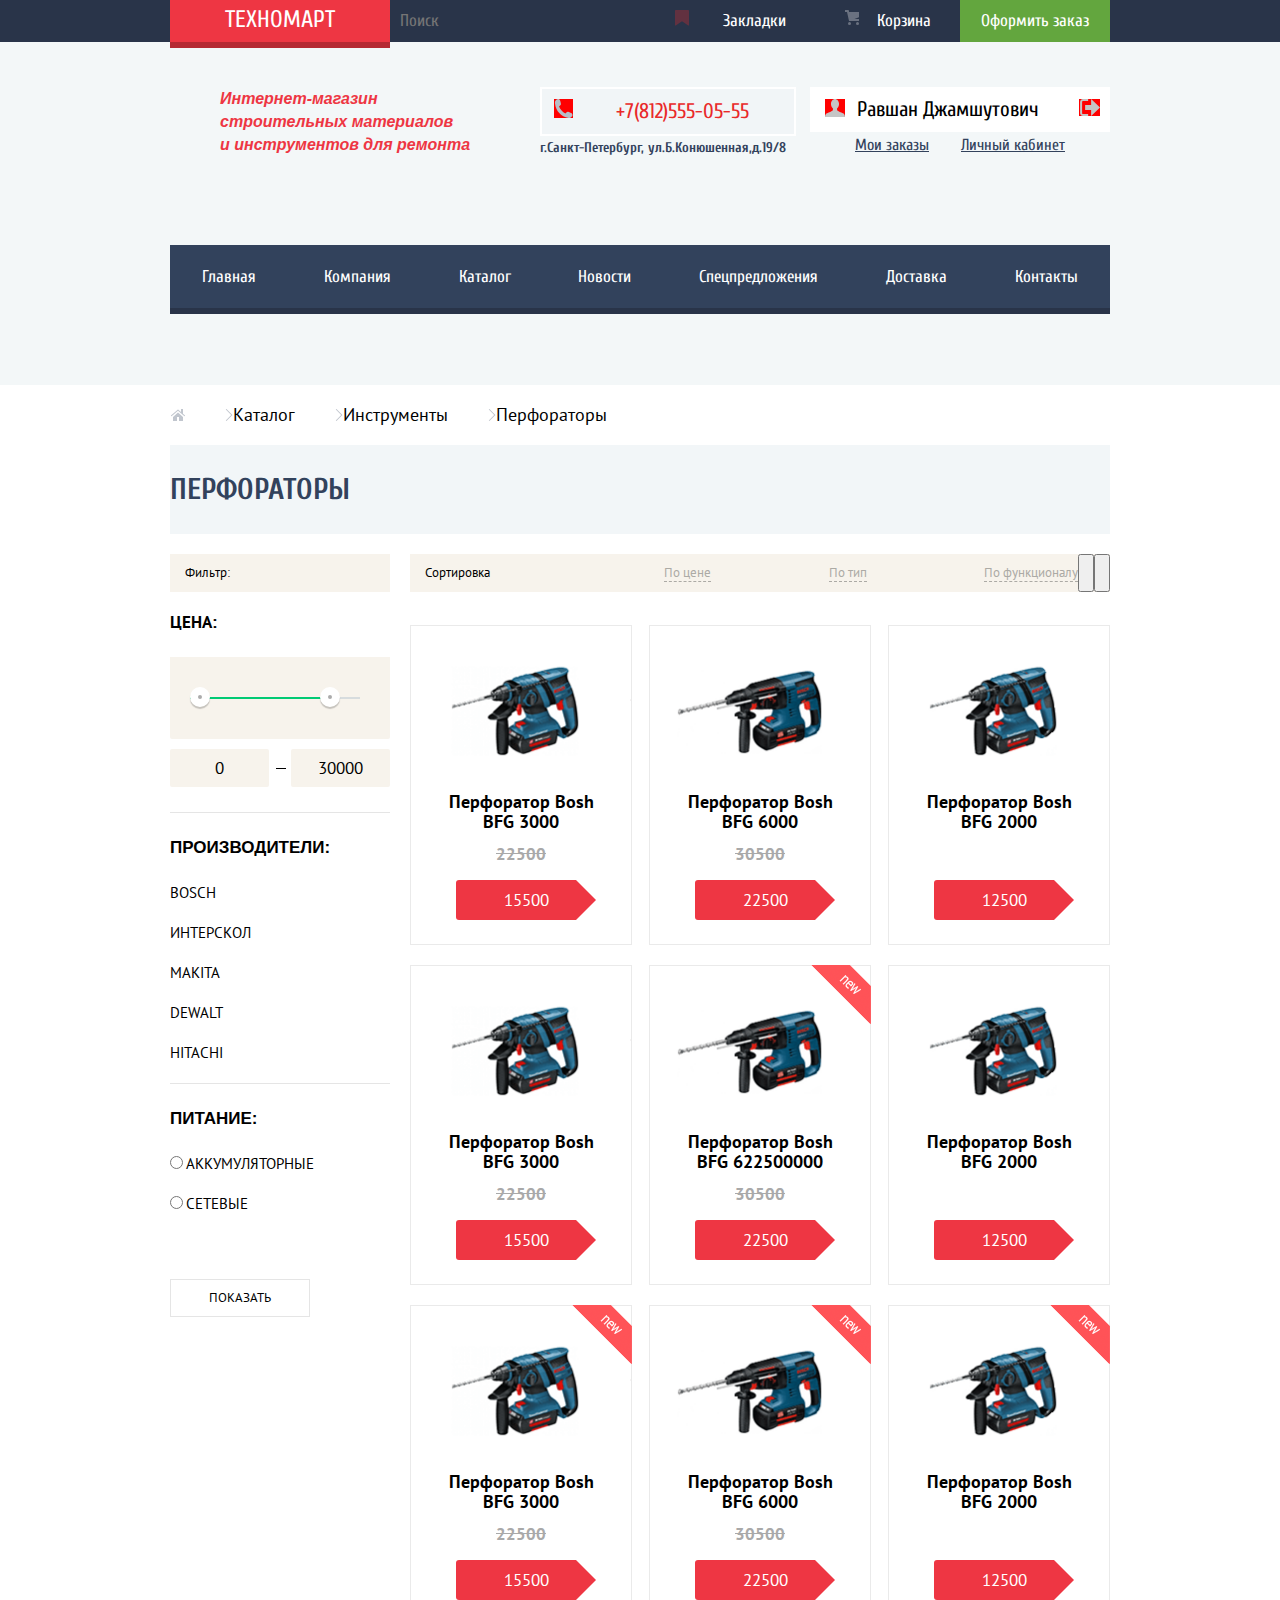
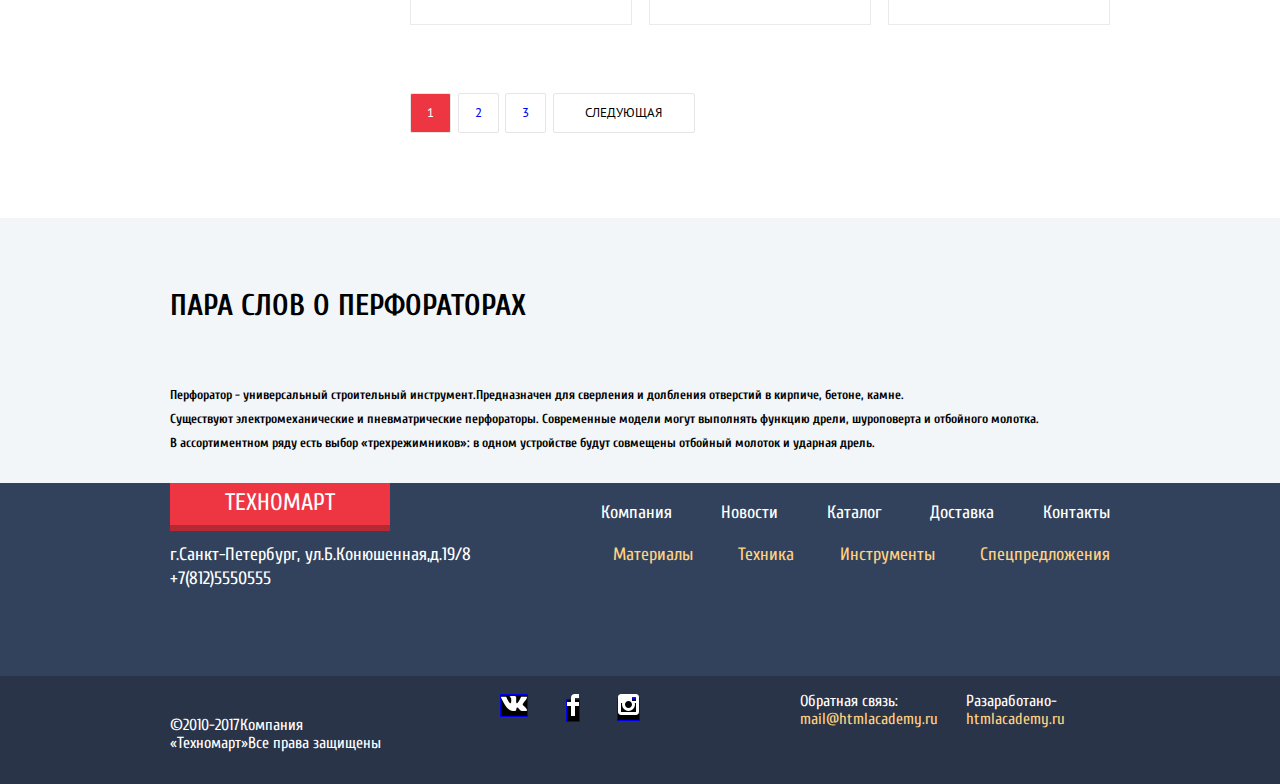
==== commit 81db8b22: "проверка" ====
--- a/catalog.html
+++ b/catalog.html
@@ -1,129 +1,153 @@
 <!DOCTYPE html>
 <html lang="ru">
-  <head>
-    <meta charset="utf-8">
-    <title>HTML Academy: Техномарт</title>
-<link href="css/normalize.css" rel="stylesheet">
-    <link href="css/style.css" rel="stylesheet">
-    <link href="https://fonts.googleapis.com/css?family=Cuprum:400,400i|PT+Sans:400,700&amp;subset=cyrillic"
-    rel="stylesheet">
-    </head>
-  <body>
-    <header class="main-header">
-      <div class="top-panel">
-        <div class="top-panel-conteiner">
-<div class="logotype">
-  <a class="main-header-logotype">Техномарт</a>
-      </div>
-      <div class="user-nav">
-        <ul class="usernav-int">
-        <li class="Search">
-          <h2 class="visually-hidden">Поиск</h2>
-            <form class="search-product" method="get">
-            <input type="text" name="search" id="search-product"
-            placeholder="Поиск" value>
-          </form>
-        </li>
-        <li class="bookmark-cart"><a href="bookmarks.html">Закладки</a></li>
-        <li class="bookmark-cart"><a href="cart.html">Корзина</a></li>
-        <li class="checkout"><a href="buy.html">Оформить заказ</a></li>
-      </ul>
+
+<head>
+  <meta charset="utf-8">
+  <title>HTML Academy: Техномарт</title>
+  <link href="css/normalize.css" rel="stylesheet">
+  <link href="css/style.css" rel="stylesheet">
+  <link href="https://fonts.googleapis.com/css?family=PT+Sans:400,400i,700&amp;subset=cyrillic" rel="stylesheet">
+  <link href="https://fonts.googleapis.com/css?family=Cuprum:400,700&amp;subset=cyrillic" rel="stylesheet">
+</head>
+
+<body>
+  <header class="main-header-catalog">
+    <div class="top-panel">
+      <div class="top-panel-conteiner">
+        <div class="logotype">
+          <a href="index.html" class="main-header-logotype">Техномарт</a>
+        </div>
+        <div class="user-nav">
+          <ul class="usernav-int">
+            <li class="Search">
+              <h2 class="visually-hidden">Поиск</h2>
+              <form class="search-product" method="get">
+                <input type="text" name="search" id="search-product" placeholder="Поиск" value>
+              </form>
+            </li>
+            <li class="bookmark-cart bookmark"><a href="#">Закладки</a></li>
+            <li class="bookmark-cart cart"><a href="#">Корзина</a></li>
+            <li class="checkout"><a href="buy.html">Оформить заказ</a></li>
+          </ul>
+        </div>
+      </div>
     </div>
-  </div>
-</div>
     <div class="user-information">
       <div class="call">
         <div class="market">
-          <p><em>Интернет-магазин<br>
+          <p class="text-market"><em>Интернет-магазин<br>
             строительных материалов<br>
             и инструментов для ремонта</em></p>
         </div>
-      <div class="calling"><a class="phone" href="tel:+7(812)5550555">+7(812)555-05-55</a>
-      <p class="address">г.Санкт-Петербург, ул.Б.Конюшенная,д.19/8</p>
+        <div class="calling"><a class="phone" href="tel:+7(812)5550555">+7(812)555-05-55</a>
+          <p class="address">г.Санкт-Петербург, ул.Б.Конюшенная,д.19/8</p>
+        </div>
+      </div>
+      <div class="user-navigation">
+        <h2 class="visually-hidden">Авторизация</h2>
+        <ul class="link-registration" style="display:none">
+          <li class="link-item link"><a href="#">Вход</a></li>
+          <li class="link-item"><a href="#">Регистрация</a></li>
+        </ul>
+        <h2 class="visually-hidden">Добро пожаловать</h2>
+        <p class="user-active">Равшан Джамшутович</p>
+        <div class="control">
+          <a href="#">Мои заказы</a>
+          <a href="#">Личный кабинет</a>
+        </div>
+      </div>
     </div>
-    </div>
-    <section class="user-navigation">
-      <h2 class="visually-hidden">Авторизация</h2>
-      <ul class="link-registration">
-        <li class="link-item"><a href="login-link.html">Вход</a></li>
-        <li class="link-item"><a href="user-registration.html">Регистрация</a></li>
+    <nav>
+      <ul class="site-navigation">
+        <li class="main-navigation"><a href="index.html">Главная</a></li>
+        <li class="main-navigation"><a href="#">Компания</a></li>
+        <li class="main-navigation"><a>Каталог</a></li>
+        <li class="main-navigation"><a href="#">Новости</a></li>
+        <li class="main-navigation"><a href="#">Спецпредложения</a></li>
+        <li class="main-navigation"><a href="#">Доставка</a></li>
+        <li class="main-navigation"><a href="#">Контакты</a></li>
       </ul>
-      </section>
-</div>
-
-        <nav>
-        <ul class="site-navigation">
-            <li class="main-navigation"><a href="index.html">Главная</a></li>
-            <li class="main-navigation"><a href="info.html">Компания</a></li>
-            <li class="main-navigation"><a href="#">Каталог</a></li>
-            <li class="main-navigation"><a href="news.html">Новости</a></li>
-            <li class="main-navigation"><a href="specialoffers.html">Спецпредложения</a></li>
-            <li class="main-navigation"><a href="delivery.html">Доставка</a></li>
-            <li class="main-navigation"><a href="contacs.html">Контакты</a></li>
-      </ul>
-      </nav>
-
-    </header>
-      <main class="container-catalog">
-        <ul class="breadcrumbs">
-          <li class="breadcrumbs-item"><a href ="index.html">
+    </nav>
+  </header>
+  <main class="container-catalog">
+    <ul class="breadcrumbs">
+      <li class="breadcrumbs-item"><a href="index.html">
             <img src="img/icon-home.svg" alt="Переход на главную страницу"></a></li>
-          <li class=""><img src="img/icon-right-small.svg"><a href="catalog.html">Каталог</a></li>
-          <li class="breadcrumbs-item"><img src="img/icon-right-small.svg"><a href="instruments.html">Инструменты</a></li>
-          <li class="breadcrumbs-current"><img src="img/icon-right-small.svg"><a>Перфораторы</a></li>
-        </ul>
-        <h1 class="page-title">Перфораторы</h1>
-        <div class="filter-product">
-        <div class="filters">
-          <h2 class="filters-item filter-head">Фильтр:</h2>
-      <form class="filters-item-pick" method="get" action="echo.htmlacademy.ru">
-        <fieldset>
-          <legend>Цена:</legend>
-          <input type="range" min="0" max="30000" step="500" value>
-      <!--Оформить бегунок-->
-    </fieldset>
-        <fieldset>
-          <legend>Производители:</legend>
-          <ul class="chekbox-block">
-            <li>
-              <input type="checkbox" name="bosch" id="filters-bosch" checked>
-              <label for="filters-bosch">Bosch</label>
-            </li>
-            <li>
-              <input type="checkbox" name="interscol" id="filters-intersol">
-              <label for="filters-intersol">Интерскол</label>
-            </li>
-            <li>
-              <input type="checkbox" name="makita" id="filters-makita" checked>
-              <label for="filters-makita">Makita</label>
-            </li>
-            <li>
-              <input type="checkbox" name="dewalt"  id="filters-dewalt">
-              <label for="filters-dewalt">DEWALT</label>
-            </li>
-            <li>
-              <input type="checkbox" name="hitachi" id="filters-hitachi">
-              <label for="filters-hitachi">HITACHI</label>
-            </li>
-          </ul>
-        </fieldset>
-        <fieldset class="battery">
-          <legend>Питание:</legend>
-          <ul class="radiobtn">
-            <li>
-              <input type="radio" name="typesupply" id="filters-battery">
-              <label for="filters-battery">Аккумуляторные</label>
-            </li>
-            <li>
-              <input type="radio" name="typesupply" id="filters-circuit">
-              <label for="filters-circuit">Сетевые</label>
-            </li>
-          </ul>
-        </fieldset>
+      <li class=""><img src="img/icon-right-small.svg" alt="."><a href="catalog.html">Каталог</a></li>
+      <li class="breadcrumbs-item"><img src="img/icon-right-small.svg" alt="."><a href="#">Инструменты</a></li>
+      <li class="breadcrumbs-current"><img src="img/icon-right-small.svg" alt="."><a>Перфораторы</a></li>
+    </ul>
+    <h1 class="page-title">Перфораторы</h1>
+    <div class="filter-product">
+      <div class="filters">
+        <h2 class="filters-item filter-head">Фильтр:</h2>
+        <form class="filters-item-pick" method="get" action="echo.htmlacademy.ru">
+          <div class="filter-range">
+            <div class="filter-range-title">Цена:</div>
+            <div class="range-controls">
+              <div class="scale">
+                <div class="bar"></div>
+              </div>
+              <div class="range-toggle range-toggle-min"></div>
+              <div class="range-toggle range-toggle-max"></div>
+            </div>
+            <div class="price-controls">
+              <label class="min-price"><input type="text" name="min-price" value="0"></label>
+              <label class="max-price"><input type="text" name="max-price" value="30000"></label>
+            </div>
+          </div>
+          <fieldset>
+            <legend>Производители:</legend>
+            <ul class="chekbox-block">
+              <li class="chekbox-list">
+                <label for="filters-bosch">
+                <input type="checkbox" name="bosch" id="filters-bosch" checked class="visually-hidden">
+                <span class="checkbox-indicator"></span>
+                Bosch</label>
+              </li>
+              <li class="chekbox-list">
+                <label for="filters-intersol">
+                <input type="checkbox" name="interscol" id="filters-intersol" class="visually-hidden">
+                <span class="checkbox-indicator">
+                Интерскол</label>
+              </li>
+              <li class="chekbox-list">
+                <label for="filters-makita">
+                <input type="checkbox" name="makita" id="filters-makita" checked class="visually-hidden">
+                <span class="checkbox-indicator">
+              Makita</label>
+              </li>
+              <li class="chekbox-list">
+                <label for="filters-dewalt">
+                <input type="checkbox" name="dewalt" id="filters-dewalt" class="visually-hidden">
+                <span class="checkbox-indicator">
+                DEWALT</label>
+              </li>
+              <li class="chekbox-list">
+                <label for="filters-hitachi">
+                <input type="checkbox" name="hitachi" id="filters-hitachi" class="visually-hidden">
+                <span class="checkbox-indicator">
+                HITACHI</label>
+              </li>
+            </ul>
+          </fieldset>
+          <fieldset class="battery">
+            <legend>Питание:</legend>
+            <ul class="radiobtn">
+              <li>
+                <input type="radio" name="typesupply" id="filters-battery">
+                <label for="filters-battery">Аккумуляторные</label>
+              </li>
+              <li>
+                <input type="radio" name="typesupply" id="filters-circuit">
+                <label for="filters-circuit">Сетевые</label>
+              </li>
+            </ul>
+          </fieldset>
           <button type="submit">Показать</button>
         </form>
       </div>
-        <div class="sorting">
+      <div class="sorting">
         <div class="sorting-head">
           <h2 class="filters-item">Сортировка</h2>
           <ul class="sorting-item">
@@ -132,136 +156,181 @@
             <li><a href=#>По функционалу</a></li>
           </ul>
           <button class="button-sorting-up" type="button" aria-label="По возрастанию"></button>
-            <button class="button-sorting-up" type="button" aria-label="По убыванию"></button>
-          </div>
+          <button class="button-sorting-up" type="button" aria-label="По убыванию"></button>
+        </div>
 
         <div class="product-item">
-          <h2  class="visually-hidden">Перфораторы</h2>
+          <div class="add-to-cart">
+            <p class="status">Товар добавлен в корзину!</p>
+            <div class="action-order">
+              <a class="checkout-form" href="#">Оформить заказ</a>
+              <a class="back-to-shopping" href="catalog.html">Вернуться к покупкам</a>
+              <button class="model-close" type="button"><img src="img/form-2.svg" alt="Закрыть"></button>
+            </div>
+          </div>
+          <h2 class="visually-hidden">Перфораторы</h2>
           <ul class="product-catalog-img">
-          <li class="item-price"><img src="img/perf3000.png" width="221" height="150" alt="Перфоратор Bosh BFG 3000">
-          <h3 class="range">Перфоратор Bosh BFG 3000</h3>
-          <p class="price-old">22500</p>
-            <p class="price-new">15500</p>
-          </li>
+            <li class="item-price"><img src="img/perf3000.png" width="221" height="150" alt="Перфоратор Bosh BFG 3000">
+              <h3 class="range">Перфоратор Bosh BFG 3000</h3>
+              <p class="price-old">22500</p>
+              <p class="price-new">15500</p>
+              <div class="actions">
+                <a href="#" class="buy">Купить</a>
+                <a href="#" class="on-bookmark">В закладки</a>
+              </div>
+            </li>
             <li class="item-price">
               <img src="img/perf6000.png" width="221" height="150" alt="Перфоратор Bosh BFG 6000">
               <h3 class="range">Перфоратор Bosh BFG 6000</h3>
               <p class="price-old">30500</p>
-                <p class="price-new">22500</p>
-              </li>
-              <li class="item-price">
-                <img src="img/perf2000.png" width="221" height="150" alt="Перфоратор Bosh BFG 2000">
-                <h3 class="range">Перфоратор Bosh BFG 2000</h3>
-                  <p class="price-new">12500</p>
-                </li>
-                <li class="item-price">
-                    <img src="img/perf3000.png" width="221" height="150" alt="Перфоратор Bosh BFG 3000">
-                  <h3 class="range">Перфоратор Bosh BFG 3000</h3>
-                  <p class="price-old">22500</p>
-                    <p class="price-new">15500</p>
-                  </li>
-                  <li class="item-price">
-                    <img src="img/perf6000.png" width="221" height="150" alt="Перфоратор Bosh BFG 6000">
-                    <h3 class="range">Перфоратор Bosh BFG 622500000</h3>
-                    <img src="img/newflag.png" width="60" height="59" alt="Новинка">
-                      <p class="price-old">30500</p>
-                      <p class="price-new">22500</p>
-                    </li>
-                    <li class="item-price">
-                      <img src="img/perf2000.png" width="221" height="150" alt="Перфоратор Bosh BFG 2000">
-                      <h3 class="range">Перфоратор Bosh BFG 2000</h3>
-                        <p class="price-new">12500</p>
-                      </li>
-                      <li class="item-price">
-                          <img src="img/perf3000.png" width="221" height="150" alt="Перфоратор Bosh BFG 3000">
-                        <h3 class="range">Перфоратор Bosh BFG 3000</h3>
-                        <img src="img/newflag.png" width="60" height="59" alt="Новинка">
-                        <p class="price-old">22500</p>
-                          <p class="price-new">15500</p>
-                        </li>
-                        <li class="item-price">
-                        <img src="img/perf6000.png" width="221" height="150" alt="Перфоратор Bosh BFG 6000">
-                          <h3 class="range">Перфоратор Bosh BFG 6000</h3>
-                          <img src="img/newflag.png" width="60" height="59" alt="Новинка">
-                            <p class="price-old">30500</p>
-                            <p class="price-new">22500</p>
-                          </li>
-                          <li class="item-price">
-                            <img src="img/perf2000.png" width="221" height="150" alt="Перфоратор Bosh BFG 2000">
-                            <h3 class="range">Перфоратор Bosh BFG 2000</h3>
-                            <img src="img/newflag.png" width="60" height="59" alt="Новинка">
-                              <p class="price-new">12500</p>
-                            </li>
-                          </ul>
-                          <ul class="pagination-list">
-                            <li class="pagination-item pagination-item-curent"><a>1</a></li>
-                            <li class="pagination-item"><a href="#">2</a></li>
-                            <li class="pagination-item"><a href="#">3</a></li>
-                            <li class="next-page"><a href="#">Cледующая</a></li>
-                          </ul>
-                        </div>
-                      </div>
-                      </div>
-                    <aside class="information">
-                      <h2 class="information-list">пара слов о перфораторах</h2>
-                        <p class="information-list-range">Перфоратор - универсальный
-                          строительный инструмент.Предназначен для сверления
-                          и долбления отверстий в кирпиче, бетоне, камне.
-                          Существуют электромеханические и пневматрические
-                          перфораторы. Современные модели могут выполнять функцию
-                          дрели, шуроповерта и отбойного молотка. В ассортиментном
-                          ряду есть выбор &laquo;трехрежимников&raquo;: в
-                          одном устройстве будут совмещены отбойный молоток и
-                          ударная дрель.
-                        </p>
-                      </aside>
-</main>
-<footer class="main-footer">
-  <div class="footer-top">
-    <div class="foot-logo">
-      <a class="main-header-logotype" href="index.html">Техномарт</a>
-  <p class="footer-contacts">г.Санкт-Петербург, ул.Б.Конюшенная,д.19/8
-  <a href="tel:+7(812)5550555">+7(812)5550555</a></p>
-</div>
-<div class="foot-list">
-      <ul class="footer-item-nav">
-        <li class="foot-list-nav"><a href="info.html">Компания</a></li>
-        <li class="foot-list-nav"><a href="news.html">Новости</a></li>
-        <li class="foot-list-nav"><a href="catalog.html">Каталог</a></li>
-        <li class="foot-list-nav"><a href="delivery.html">Доставка</a></li>
-        <li class="foot-list-nav"><a href="contacs.html">Контакты</a></li>
-      </ul>
-      <ul class="footer-item-service">
-        <li class="foot-list-service"><a href="catalog/materials.html">Материалы</a></li>
-        <li class="foot-list-service"><a href="catalog/equipment.html">Техника</a></li>
-        <li class="foot-list-service"><a href="catalog/instruments.html">Инструменты</a></li>
-        <li class="foot-list-service"><a href="specialoffers.html">Спецпредложения</a></li>
-      </ul>
+              <p class="price-new">22500</p>
+              <div class="actions">
+                <a href="#" class="buy">Купить</a>
+                <a href="#" class="on-bookmark">В закладки</a>
+              </div>
+            </li>
+            <li class="item-price">
+              <img src="img/perf2000.png" width="221" height="150" alt="Перфоратор Bosh BFG 2000">
+              <h3 class="range">Перфоратор Bosh BFG 2000</h3>
+              <p class="price-old"></p>
+              <p class="price-new">12500</p>
+              <div class="actions">
+                <a href="#" class="buy">Купить</a>
+                <a href="#" class="on-bookmark">В закладки</a>
+              </div>
+            </li>
+            <li class="item-price">
+              <img src="img/perf3000.png" width="221" height="150" alt="Перфоратор Bosh BFG 3000">
+              <h3 class="range">Перфоратор Bosh BFG 3000</h3>
+              <p class="price-old">22500</p>
+              <p class="price-new">15500</p>
+              <div class="actions">
+                <a href="#" class="buy">Купить</a>
+                <a href="#" class="on-bookmark">В закладки</a>
+              </div>
+            </li>
+            <li class="item-price">
+              <img src="img/perf6000.png" width="221" height="150" alt="Перфоратор Bosh BFG 6000">
+              <h3 class="range">Перфоратор Bosh BFG 622500000</h3>
+              <img class="flag" src="img/newflag.png" width="60" height="59" alt="Новинка">
+              <p class="price-old">30500</p>
+              <p class="price-new">22500</p>
+              <div class="actions">
+                <a href="#" class="buy">Купить</a>
+                <a href="#" class="on-bookmark">В закладки</a>
+              </div>
+            </li>
+            <li class="item-price">
+              <img src="img/perf2000.png" width="221" height="150" alt="Перфоратор Bosh BFG 2000">
+              <h3 class="range">Перфоратор Bosh BFG 2000</h3>
+              <p class="price-old"></p>
+              <p class="price-new">12500</p>
+              <div class="actions">
+                <a href="#" class="buy">Купить</a>
+                <a href="#" class="on-bookmark">В закладки</a>
+              </div>
+            </li>
+            <li class="item-price">
+              <img src="img/perf3000.png" width="221" height="150" alt="Перфоратор Bosh BFG 3000">
+              <h3 class="range">Перфоратор Bosh BFG 3000</h3>
+              <img class="flag" src="img/newflag.png" width="60" height="59" alt="Новинка">
+              <p class="price-old">22500</p>
+              <p class="price-new">15500</p>
+              <div class="actions">
+                <a href="#" class="buy">Купить</a>
+                <a href="#" class="on-bookmark">В закладки</a>
+              </div>
+            </li>
+            <li class="item-price">
+              <img src="img/perf6000.png" width="221" height="150" alt="Перфоратор Bosh BFG 6000">
+              <h3 class="range">Перфоратор Bosh BFG 6000</h3>
+              <img class="flag" src="img/newflag.png" width="60" height="59" alt="Новинка">
+              <p class="price-old">30500</p>
+              <p class="price-new">22500</p>
+              <div class="actions">
+                <a href="#" class="buy">Купить</a>
+                <a href="#" class="on-bookmark">В закладки</a>
+              </div>
+            </li>
+            <li class="item-price">
+              <img src="img/perf2000.png" width="221" height="150" alt="Перфоратор Bosh BFG 2000">
+              <h3 class="range">Перфоратор Bosh BFG 2000</h3>
+              <img class="flag" src="img/newflag.png" width="60" height="59" alt="Новинка">
+              <p class="price-old"></p>
+              <p class="price-new">12500</p>
+              <div class="actions">
+                <a href="#" class="buy">Купить</a>
+                <a href="#" class="on-bookmark">В закладки</a>
+              </div>
+            </li>
+          </ul>
+          <ul class="pagination-list">
+            <li class="pagination-item pagination-item-curent"><a>1</a></li>
+            <li class="pagination-item"><a href="#">2</a></li>
+            <li class="pagination-item"><a href="#">3</a></li>
+            <li class="next-page"><a href="#">Cледующая</a></li>
+          </ul>
+        </div>
+      </div>
     </div>
-  </div>
+    <aside class="paragraphe">
+      <div class="information">
+        <h2 class="information-list">пара слов о перфораторах</h2>
+        <p class="information-list-range">Перфоратор - универсальный строительный инструмент.Предназначен для сверления и долбления отверстий в кирпиче, бетоне, камне.<br> Существуют электромеханические и пневматрические перфораторы. Современные модели могут выполнять функцию дрели, шуроповерта
+          и отбойного молотка.<br> В ассортиментном ряду есть выбор &laquo;трехрежимников&raquo;: в одном устройстве будут совмещены отбойный молоток и ударная дрель.
+        </p>
+      </div>
+    </aside>
+  </main>
+  <footer class="main-footer">
+    <div class="footer-top">
+      <div class="foot-logo">
+        <a class="main-header-logotype" href="index.html">Техномарт</a>
+        <p class="footer-contacts">г.Санкт-Петербург, ул.Б.Конюшенная,д.19/8
+          <a href="tel:+7(812)5550555">+7(812)5550555</a></p>
+      </div>
+      <div class="foot-list">
+        <ul class="footer-item-nav">
+          <li class="foot-list-nav"><a href="info.html">Компания</a></li>
+          <li class="foot-list-nav"><a href="news.html">Новости</a></li>
+          <li class="foot-list-nav"><a href="catalog.html">Каталог</a></li>
+          <li class="foot-list-nav"><a href="delivery.html">Доставка</a></li>
+          <li class="foot-list-nav"><a href="contacs.html">Контакты</a></li>
+        </ul>
+        <ul class="footer-item-service">
+          <li class="foot-list-service"><a href="catalog/materials.html">Материалы</a></li>
+          <li class="foot-list-service"><a href="catalog/equipment.html">Техника</a></li>
+          <li class="foot-list-service"><a href="catalog/instruments.html">Инструменты</a></li>
+          <li class="foot-list-service"><a href="specialoffers.html">Спецпредложения</a></li>
+        </ul>
+      </div>
+    </div>
     <section class="footer-bottom">
-       <h2 class="visually-hidden">Информационная панель</h2>
-      <div class="copiright">
-<p class="footer-copiright">&copy;2010-2017Компания &laquo;Техномарт&raquo;Все права защищены</p>
-</div>
-<div class="footer-social">
-<ul class="social-networks">
-<li class="social-button"><a href="#"><img src="img/icon-vk.svg" alt="Вконтакте"></a></li>
-   <li class="social-button"><a href="#"><img src="img/icon-fb.svg" alt="Фейсбук"></a></li>
-   <li class="social-button"><a href="#"><img src="img/icon-insta.svg" alt="Инстаграм"></a></li>
-</ul>
-</div>
-<div class="footer-network">
-<div class="mail">
-<p class="footer-info">Обратная связь:
-<a href="mailto:mail@htmlacademy">mail@htmlacademy.ru</a></p>
-</div>
-<div class="info">
-<p class="footer-info">Разаработано-
-<a href="https://htmlacademy.ru/intensive/htmlcss">htmlacademy.ru</a></p>
-</div>
-</div>
-</section>
-</footer>
+      <h2 class="visually-hidden">Информационная панель</h2>
+      <div class="footer-down">
+        <div class="copiright">
+          <p class="footer-copiright">&copy;2010-2017Компания &laquo;Техномарт&raquo;Все права защищены</p>
+        </div>
+        <div class="footer-social">
+          <ul class="social-networks">
+            <li class="social-button"><a href="#"><img src="img/icon-vk.svg" alt="Вконтакте"></a></li>
+            <li class="social-button"><a href="#"><img src="img/icon-fb.svg" alt="Фейсбук"></a></li>
+            <li class="social-button"><a href="#"><img src="img/icon-insta.svg" alt="Инстаграм"></a></li>
+          </ul>
+        </div>
+        <div class="footer-network">
+          <div class="mail">
+            <p class="footer-info">Обратная связь:
+              <a href="mailto:mail@htmlacademy">mail@htmlacademy.ru</a></p>
+          </div>
+          <div class="info">
+            <p class="footer-info">Разаработано-
+              <a href="https://htmlacademy.ru/intensive/htmlcss">htmlacademy.ru</a></p>
+          </div>
+        </div>
+      </div>
+    </section>
+  </footer>
 </body>
-</html>
+
+</html>--- a/css/style.css
+++ b/css/style.css
@@ -6,85 +6,22 @@
 body {
 margin:0;
 padding:0;
-min-width: 1210px;
-min-height: 2200px;
+min-width: 100%;
+height: 100%;
 font-family:"Cuprum", Arial, sans-serif;
 font-size:14px;
 line-height:18px;
 color:#000000;
 background-color:#ffffff;
 }
-.top-panel{
-  width: 1200px;
-  min-height: 42px;
-  background-color: #293449;
-  margin-bottom: 48px;
-}
-main.container-catalog{
-  font-family: "PT Sans", Arial, sans-serif;
-  font-size: 13px;
-  line-height: 18px;
-  color: #000000;
-  background-color: #ffffff;
+img{
+  max-width: 100%;
+  height: auto;
 }
 a {
 text-decoration:none;
 }
-em {text-align: left;
-  font-family: "Cuprum Italic", Arial, sans-serif;
-  font-size: 16px;
-  line-height: 23px;
-  color:#ee3643;
-}
-.main-header{
-  min-height: 278px;
-background-color: #f3f7f8;
-}
-
-a.phone{
-  font-size: 21px;
-  line-height: 25px;
-  color: #e9292a;
-  border: solid 2px #ffffff;
-  background-color: #f1f5f7;
-  padding-top: 13px;
-  padding-bottom: 11px;
-  padding-left: 74px;
-  padding-right: 45px;
-}
-p.address{
-  font-size: 14px;
-  line-height: 24px;
-  color: #32425c;
-
-}
-.main-navigation {
-font-size:17px;
-line-height:17px;
-color:#ffffff;
-background-color:#32425c;
-}
-a.main-header-logotype{ display:block;
-  font-family: "Cuprum", Arial,sans-serif;
-  font-size: 24px;
-  line-height: 28px;
-  width: 220px;
-  height: 42px;
-  text-transform: uppercase;
-  text-align: center;
-  color: #ffffff;
-  margin: 0;
-  background-color: #ee3643;
-  cursor: pointer;
-
-}
-a.main-header-logotype:hover
-a.main-header-logotype:focus{
-background-color:#ca2c37;
-}
-a.main-header-logotype:active{
-background-color:#ba2732;
-}
+
 .site-navigation,
 .link-registration,
 .usernav-int,
@@ -96,286 +33,971 @@
 .social-networks {
 list-style:none;
 }
-li.main-navigation{
+.main-header{
+  display: block;
+  min-height: 320px;
+background-color: #f3f7f8;
+margin-bottom: 60px;
+padding-bottom: 65px;
+}
+.top-panel{
+  width: 100%;
+  min-height: 42px;
+  background-color: #293449;
+  margin: 0 auto;
+}
+.top-panel-conteiner{
+  display: flex;
+  width: 940px;
+  justify-content: space-between;
+  margin-left: auto;
+  margin-right: auto;
+}
+a.main-header-logotype{ display:block;
+  font-family: "Cuprum", Arial,sans-serif;
+  font-size: 24px;
+  line-height: 28px;
+  width: 220px;
+  height: 30px;
+  text-transform: uppercase;
+  text-align: center;
+  color: #ffffff;
+  margin: 0;
+  background-color: #ee3643;
+  box-shadow: 0 6px 0 #b52933;
+  padding-bottom: 6px;
+  padding-top: 6px;
+  cursor: pointer;
+}
+a.main-header-logotype:hover
+a.main-header-logotype:focus{
+  background-color:#ca2c37;
+}
+a.main-header-logotype:active{
+  background-color:#ba2732;
+}
+.usernav-int{
+  display: flex;
+  width: 720px;
+  min-height: 42px;
+  margin: 0 auto;
+  justify-content: space-between;
+  align-content: center;
+}
+.usernav-int {
+  font-size:17px;
+  line-height:18px;
+  background-color:#293449
+  color:#ffffff;
+  padding: 0;
+}
+li.bookmark{
+  display: block;
+  width:170px;
+  margin: 0;
+}
+li.cart{
+  display: block;
+  width: 130px;
+  margin: 0;
+}
+li.checkout{
+  width: 150px;
+}
+.bookmark-cart a{
+display: block;
+font-size:17px;
+line-height:18px;
+padding: 12px 12px;
+padding-left: 30px;
+text-align: center;
+color:#ffffff;
+}
+
+.bookmark a{
+    position: relative;
+}
+.bookmark a::before{
+  content: "";
+  position: absolute;
+  top:10px;
+  left:15px;
+  width: 14px;
+  height: 16px;
+  background-image: url("../img/icon-bookmark.svg");
+  background-repeat: no-repeat;
+  color:#6a7180;
+  opacity: 0.3;
+  background-position: 0 0;
+  opacity: 0.3;
+}
+.bookmark a:hover::before,
+.bookmark a:focus::before{
+  color: #ffffff;
+  opacity: 1;
+}
+.bookmark a:active::before{
+  opacity:0.5;
+}
+.cart a{
+  position: relative;
+}
+.cart a::before{
+  content: "";
+  position: absolute;
+  top:10px;
+  left:15px;
+  width: 14px;
+  height: 16px;
+  background-image: url("../img/icon-cart.svg");
+  background-repeat: no-repeat;
+  background-position: 0 0;
+  opacity:0.3;
+}
+.cart a:hover::before,
+.cart a:focus::before{
+color: #ffffff;
+opacity: 1;
+}
+.cart a:focus:active{
+  opacity: 0.5;
+}
+.search{
+  min-height: 42px;
+  border: none;
+  margin: 0;
+  padding: 0;
+}
+.search-product input{
+  display: block;
+  font-size: 17px;
+  line-height: 18px;
+
+  margin: 0 auto;
+  margin-left: 0;
+
+  background-color: #293449;
+  color: #000000;
+  vertical-align: middle;
+  border: none;
+}
+.search-product input{
+  position: relative;
+  margin: 0;
+  width: 250px;
+  padding: 12px 10px;
+  border:none;
+}
+
+.search-product input::before{
+  content: "";
+  position: absolute;
+  width: 17px;
+  height: 17px;
+  background-color: #ff0000;
+  background-image: url("../img/icon-search.svg");
+  background-repeat: no-repeat;
+  background-position: 0 0;
+  background-color: #ff0000;
+}
+
+.search-product input:hover,
+.search-product input:focus{
+  background-color: #ffffff;
+}
+
+.bookmark-cart a:hover{
+  background-color:#212a3a;
+}
+
+.bookmark-cart a:focus{
+  background-color:#212a3a;
+}
+
+.bookmark-cart a:active{
+  background-color:#161d29;
+  color:#8b8e94;
+}
+
+.checkout a {
+  display: block;
+  text-align: center;
+  vertical-align: middle;
+  padding: 12px 12px;
+  color:#ffffff;
+  background-color:#63a63e;
+}
+
+.checkout a:hover{
+  background-color:#5fbb2d;
+}
+.checkout a:focus{
+  background-color:#5fbb2d;
+}
+.checkout a:active{
+opacity: 0.5;
+}
+
+.user-information{
+  display: flex;
+  width: 940px;
+  justify-content: space-between;
+  margin: 0 auto;
+  padding: 0;
+  padding-top: 45px;
+  margin-left: auto;
+  margin-right: auto;
+  min-height: 158px;
+}
+
+.call{
+  display: flex;
+  min-height: 70px;
+  margin: 0;
+  margin-left: 50px;
+  padding: 0;
+  justify-content: space-between;
+}
+
+.market{
+  min-height: 85px;
+  margin: 0;
+  width: 255px;
+}
+
+.text-market {
+  display: inline-block;
+  font-family: "Cuprum Italic", Arial, sans-serif;
+  font-size: 16px;
+  font-weight: bold;
+  line-height: 23px;
+  text-align: left;
+  color:#ee3643;
+  margin: 0;
+}
+
+.calling{
+  margin: 0;
+  margin-left: 65px;
+
+}
+a.phone{
+  display: inline-block;
+  position: relative;
+
+  font-size: 21px;
+  line-height: 25px;
+
+  padding-top: 10px;
+  padding-bottom: 10px;
+  padding-left: 74px;
+  padding-right: 45px;
+  border: solid 2px #ffffff;
+  background-color: #f1f5f7;
+  color: #e9292a;
+}
+.phone::before{
+  content: "";
+  position: absolute;
+  background-image: url("../img/icon-phone.svg");
+  background-repeat: no-repeat;
+  background-position: 0 0;
+  height: 19px;
+  width: 19px;
+  left:12px;
+  top:10px;
+  background-color: #ff0000;
+
+}
+p.address{
+  margin: 0 auto;
+  font-size: 14px;
+  line-height: 24px;
+  font-weight: bold;
+  color: #32425c;
+}
+
+.user-navigation {
+  display: block;
+width: 300px;
+margin: 0;
+padding: 0;
+
+background-color:#f3f7f8;
+color:#000000;
+border:none;
+}
+
+.link-registration{
+  display:flex;
+  width: 280px;
+  margin: 0;
+  padding: 0;
+  justify-content: space-between;
+}
+
+.link-item a{
+  display: block;
+  font-size:21px;
+  line-height:21px;
+  padding: 12px 25px;
+
+  background-color:#ffffff;
+  color:#000000;
+}
+.link a{
+  position: relative;
+  padding-left: 45px;
+}
+.link a::before{
+  content: "";
+  position: absolute;
+  width: 20px;
+  height: 17px;
+  background-image: url("../img/icon-login.svg");
+  background-repeat: no-repeat;
+  background-position: 0 0;
+  top: 15px;
+  left:15px;
+}
+
+.link a:hover::before,
+.link a:focus::before{
+  color: #32425c;
+}
+.link a:active::before{
+  opacity: 0.3;
+}
+
+.link-item a:hover,
+.link-item a:focus{
+  color:#ee3643;
+}
+.link-item a:active{
+  color:#b2b2b2;
+  background-color:#dbdbdb;
+}
+.user-active{
+  display: block;
+  position: relative;
+  font-family: "Cuprum", Arial, sans-serif;
+  font-size: 21px;
+  line-height: 21px;
+  margin: 0;
+  padding: 0;
+  padding-left: 40px;
+  padding-right: 65px;
+  padding-top:12px;
+  padding-bottom: 12px;
+  text-align: center;
+
+  background-color: #ffffff;
+  color:#000000;
+}
+.user-active::before{
+  content: "";
+  position:absolute;
+  width: 20px;
+  height: 18px;
+  left:15px;
+  background-image: url("../img/icon-user.svg");
+  background-repeat: no-repeat;
+  background-position: 0 0;
+  background-color: #ff0000;
+}
+.user-active::after{
+  content: "";
+  position: absolute;
+  width: 21px;
+  height: 17px;
+  right: 10px;
+  background-image: url("../img/icon-logout.svg");
+  background-repeat: no-repeat;
+  background-position: 0 0;
+  background-color: #ff0000;
+}
+.control{
+  display: flex;
+  justify-content: space-between;
+  width: 210px;
+  margin-left: auto;
+  margin-right: auto;
+  padding-top: 4px;
+}
+.control a{
+  font-family: "Cuprum", Arial, sans-serif;
+  font-size: 16px;
+  line-height: 18px;
+
+  color: #32425c;
+  text-decoration: underline;
+}
+nav{
+  display: block;
+  width: 940px;
+  min-height: 55px;
+  padding: 0;
+  box-shadow: 0 6px 0 #293449;
+  margin-left: auto;
+  margin-right: auto;
   background-color: #32425c;
 }
 
+.main-navigation {
+  font-size:17px;
+  line-height:17px;
+  color:#ffffff;
+  background-color:#32425c;
+}
 .main-navigation a {
+  display: block;
+  text-align: center;
+  vertical-align: middle;
+
+  padding: 23px 32px;
+  margin: 0 auto;
+
   color:#ffffff;
+
 }
 .main-navigation a:hover,
 .main-navigation a:focus{
   background-color: #293449;
 }
+
 .main-navigation a:active{
   background-color: #1d2739;
   color: rgba(255, 255, 255, 0.5);
 }
-.user-navigation {
-background-color:#f3f7f8;
-color:#000000;
-border:none;
-}
-.call{
-  margin: 0;
-  padding: 0;
-}
-.link-item a{
-  font-size:21px;
-  line-height:21px;
-  background-color:#ffffff;
-  color:#000000;
-}
-.link-item a:hover,
-.link-item a:focus{
-color:#ee3643;
-}
-.link-item a:active{
-  color:#b2b2b2;
-background-color:#dbdbdb;
-}
-
-.usernav-int {
-font-size:17px;
-line-height:18px;
-background-color:#293449
-color:#ffffff;
-}
-li.bookmark-cart{
-  width: 140px;
-}
-li.checkout{
-  width: 150px;
-}
-.bookmark-cart a{
-font-size:17px;
-line-height:18px;
-color:#ffffff;}
-#search-product{
-  font-size: 17px;
+main.container-catalog{
+  font-family: "PT Sans", Arial, sans-serif;
+  font-size: 13px;
   line-height: 18px;
-  margin-left: 0;
-  background-color: #293449;
+
   color: #000000;
-  width: 270px;
-  border: none;
-
-}
-#search-product:hover,
-#search-product:focus{
   background-color: #ffffff;
 }
-.bookmark-cart a:hover{
-background-color:#212a3a;
-}
-.bookmark-cart a:focus{
-background-color:#212a3a;
-}
-.bookmark-cart a:active{
-background-color:#161d29;
-color:#8b8e94;
-}
-
-.checkout a {
+
+  .service-catalog{
+  display: block;
+  margin-bottom: 54px;
+}
+
+
+.service-item a {
+  display: block;
+  font-size:14px;
+  line-height: 18px;
+
+  text-transform:uppercase;
+  text-align: center;
+  vertical-align: middle;
+
+  padding: 10px;
+  margin-left: 25px;
+  margin-bottom: 22px;
+  margin-right: 140px;
+
+  background-color: rgba(255, 255, 255, 0.1);
   color:#ffffff;
-background-color:#63a63e;
-
-}
-.checkout a:hover{
-background-color:#5fbb2d;
-}
-.checkout a:focus{
-background-color:#5fbb2d;
-}
-.checkout a:active{
-background:#518534;
-}
-div.service-item{
+
+}
+.service-flex{
+  display: flex;
+  flex-direction: row;
+  flex-wrap: wrap;
+  justify-content: space-between;
+  align-content: space-between;
+
+  min-height: 420px;
+  width: 940px;
+
+  margin-left: auto;
+  margin-right:auto;
+}
+
+.service-item{
+  display:block;
+  position: relative;
   width: 300px;
-
-}
-.service-item a {
-font-size:14px;
-line-height: 18px;
-background-color: rgba(255, 255, 255, 0.1);
-color:#ffffff;
-border: solid 1px rgba(255, 255, 255, 0.1);
-text-transform:uppercase;
-text-align: center;
-}
-
+  min-height: 123px;
+}
 h3.turn {
-font-size:24px;
-line-height:30px;
-text-transform: uppercase;
-color:#ffffff;
-
-}
+  display: block;
+  font-size:24px;
+  line-height:30px;
+  text-transform: uppercase;
+
+  margin: 0 auto;
+  padding: 23px;
+
+  color:#ffffff;
+}
+
 div.materials{
   background-color: #ffbf47;
 }
+
 div.instruments{
   background-color: #3bbce3;
 }
+
 div.equipment{
   background-color: #dc91d8;
 }
+
 div.sales{
   background-color: #8ed78f;
 }
+
 div.deleve{
   background-color: #ffc047;
 }
-.newflag{display: none;
+
+div.deleve-sales{
+  margin-top: 20px;
+  order:1;
+}
+
+.newflag{
 position: absolute;
-}
+top:0;
+right: 0;
+}
+
+.flag{
+  position: absolute;
+  top:-1px;
+  right: -1px;
+}
+
+.icon-1{
+  position: absolute;
+  top:30px;
+  right: 40px;
+}
+.icon-2,
+.icon-3{
+  position: absolute;
+  top:30px;
+  right: 25px;
+}
+.icon-4{
+  position: absolute;
+  top:25px;
+  right: 45px;
+}
+.icon-5{
+  position: absolute;
+  top:30px;
+  right: 30px;
+}
+
 .service-item a:hover,
 .service-item a:focus{
-background-color:rgba(0, 0, 0, 0.2);
+  background-color: rgba(0, 0, 0, 0.2);
 }
 .service-item a:active{
-background-color:(0, 0, 0, 0.3);
-}
-.slider{
+  background-color:rgba(0, 0, 0, 0.3);
+}
+.slader{
+  display: block;
+  position: relative;
   width: 620px;
-}
+  height: 266px;
+  margin:0;
+  padding: 0;
+  margin-top: 22px;
+}
+.slide1{
+  display: none;
+  position: relative;
+  width: 620px;
+  height: 266px;
+  margin: 0 auto;
+  margin-left: 0;
+}
+
 .slide2{
-  display: none;
-}
+  display: block;
+  position: relative;
+  width: 620px;
+  height: 266px;
+  margin: 0 auto;
+  margin-left: 0;
+  display: block;
+}
+
 h3.slaider-name{
   font-family: "Cuprum", Arial, sans-serif;
   font-size: 36px;
+  padding-top: 25px;
+  padding-left: 25px;
   color: #ffffff;
-}
+  margin: 0;
+  text-transform: uppercase;
+}
+
 p.slider-comment{
   font-size: 18px;
   line-height: 24px;
+  margin: 0;
+  padding-top: 18px;
+  padding-left: 25px;
   color: #ffffff;
 }
-div.title-slide{display: none
+
+div.title-slide{
+  position: absolute;
+  top:0;
+  color: #ffffff;
   width: 620px;
-  background-color: rgba(255, 255, 255, 0.25);
-  color: #ffffff;
-}
-
-.slide-catalog a,
-.popular-item a,
+
+}
+
+a.open-catalog{
+  display: block;
+  position: absolute;
+  left: 25px;
+  bottom: 22px;
+  padding: 10px;
+  padding-left: 50px;
+  padding-right: 45px;
+}
+.forward{
+  position: absolute;
+  padding: 0;
+  top:115px;
+  right:20px;
+  border:none;
+  background-color: rgba(255, 255, 255, 0.0);
+  z-index:500;
+  cursor: pointer;
+}
+.back{
+  position: absolute;
+  padding: 0;
+  top:115px;
+  left:20px;
+  border:none;
+  background-color: rgba(255, 255, 255, 0.0);
+  z-index:500;
+  cursor: pointer;
+}
+
+a.open-catalog,
+a.popular-items,
 a.all-brand,
-.about a,
+.company a,
+a.write-to-us,
 .modal a{
-background-color:#ee3643;
-color:#ffffff;
-text-transform: uppercase;
-}
+  background-color:#ee3643;
+  color:#ffffff;
+  text-transform: uppercase;
+  border-radius: 3px;
+}
+
 .modal a:hover,
 .modal a:focus,
-.slide-catalog a:hover,
-.popular-item a:hover,
+a.open-catalog:hover,
+a.open-catalog:focus,
+a.popular-items:hover,
 a.all-brand:hover,
-.about a:hover,
+.company a:hover,
+a.write-to-us:hover,
 a.credit-orders:hover,
-.popular-item a:focus,
+a.popular-items:focus,
 a.all-brand:focus,
-.about a:focus
-a.credit-orders:focus{
-background-color:#ca2c37;
+.company a:focus,
+a.write-to-us:focus,
+a.credit-orders:focus
+a.checkout-form:hover,
+a.checkout-form:focus,
+.feedback input[type="submit"]:hover,
+.feedback input[type="submit"]:focus{
+  background-color:#ca2c37;
 }
 .modal a:active,
-.slide-catalog a:active,
-.popular-product a:active,
+a.open-catalog:active,
+a.popular-items:active,
 a.all-brand:active,
-.about a:active,
-a.credit-orders:active{
-background-color:#ba2732;
-}
+.company a:active,
+a.write-to-us:active,
+a.credit-orders:active,
+a.checkout-form:active,
+.feedback input[type="submit"]{
+  background-color:#ba2732;
+}
+
 h2.popular{
-font-family:"Cuprum", Arial, sans-serif;
-font-size:30px;
-line-height:35px;
-background-color:#f9f5f0;
-color:#32425c;
-text-transform:uppercase;
-}
-
-h1.page-title{
-font-family:"Cuprum", Arial, sans-serif;
-font-size:30px;
-line-height:35px;
-background-color:#f2f6f8;
-color:#32425c;
-text-transform:uppercase;
-margin-left: 130px;
-padding-left: 30px;
-padding-top: 34px;
-padding-bottom: 34px;
-margin-bottom: 20px;
-}
-li.item-price{
-font-family:"PT Sans", Arial, sans-serif;
-font-size:18px;
-line-height:20px;
-text-align:center;
-padding: 0;
-width: 220px;
-min-height: 318px;
-border: 1px solid #eaeaea;
-}
+  font-family:"Cuprum", Arial, sans-serif;
+  font-size:30px;
+  line-height:30px;
+  text-transform:uppercase;
+
+  background-color:#f9f5f0;
+  color:#32425c;
+
+  padding-left: 30px;
+  margin-top: 30px;
+  margin-bottom: 30px;
+}
+
+.popular-items {
+  display: block;
+  text-align: center;
+
+
+  padding: 10px;
+  padding-left: 55px;
+  padding-right: 55px;
+  margin-top: 25px;
+  margin-right: 24px;
+  margin-bottom: 26px;
+}
+
+.item-price{
+  display: block;
+  position: relative;
+  font-family:"PT Sans", Arial, sans-serif;
+  font-size:18px;
+  line-height:20px;
+  text-align:center;
+
+  padding: 0;
+  width: 220px;
+  min-height: 318px;
+
+  border: 1px solid #eaeaea;
+}
+
 .price-old{
-font-size:17px;
-text-decoration:line-through;
-color:#a9a9a9;
-}
+  display: block;
+  font-size:17px;
+  line-height: 18px;
+  font-weight: bold;
+  text-decoration:line-through;
+
+  width: 67px;
+  min-height: 18px;
+  padding: 0;
+  margin: 0 auto;
+  margin-bottom: 10px;
+
+  color:#a9a9a9;
+}
+
 .price-new{
-font-size:17px;
-color:#ffffff;
-background-color:#ee3643;
-}
-/*li.item-price:hover{
-
-}*/
+  display: block;
+  position: relative;
+  font-size:17px;
+  text-align: center;
+
+  color:#ffffff;
+  background-color:#ee3643;
+
+  margin-left: 45px;
+  margin-bottom: 20px;
+  margin-right: 35px;
+  padding: 10px;
+
+  border-radius: 3px;
+}
+
+.price-new::after{
+  content: "";
+  position:absolute;
+
+  bottom:0;
+  right:-20px;
+  width:0;
+  height:0;
+
+  border:20px solid white;
+  border-left-color:#ee3643;
+}
+
+.item-price img{
+  margin-bottom: 13px;
+}
+
+.range{
+  display: block;
+  font-size:18px;
+  line-height:20px;
+  font-weight: bold;
+  text-align:center;
+
+  width: 155px;
+  margin: 0 auto;
+  margin-bottom: 13px;
+}
+
+.actions{
+  position: absolute;
+  display:inline-block;
+
+  width: 140px;
+  height: 88px;
+
+  top:41px;
+  left:0px;
+
+  padding: 5px 0;
+  padding-left: 39px;
+  padding-right: 25px;
+  background-color:rgba(255,255,255,1);
+
+  z-index:10;
+}
+
+.buy,
+.on-bookmark{
+    display:block;
+    font-family:"Cuprum", sans-serif;
+    font-size:14px;
+    font-weight:normal;
+    line-height:18px;
+    text-decoration:none;
+    text-transform:uppercase;
+
+    width:129px;
+
+    margin:0 auto;
+    margin-bottom:7px;
+    padding:7px 0;
+
+    border:3px solid #63a63e;
+    border-radius:3px;
+    border-bottom-color:#367315;
+    background-color:#63a63e;
+    color:white;
+}
+
+.on-bookmark {
+    color:#32425c;
+    background:#ffffff;
+    border-bottom-color:#63a63e;
+}
+
+.on-bookmark:hover,
+.on-bookmark:focus{
+  border-color: #32425c;
+  color:#32425c;
+}
+.on-bookmark:active{
+  opacity: 0.3;
+}
+.buy:hover,
+.buy:focus{
+  background-color: #5fbb2d;
+}
+
+.buy:active{
+  background-color: #518534;
+}
+
+.actions{
+  display:none;
+}
+
+.item-price:hover{
+  box-shadow: 0 0 25px rgba(0, 0, 0, 0.5);
+}
+
+.item-price:hover .actions{
+  display:block;
+}
+
 div.brand{
-background-color :#ffffff;
-border: solid 1px #eaeaea;
-width: 220px;
-height: 145px;
+  display: block;
+  position: relative;
+
+  text-align: center;
+
+  width: 220px;
+  height: 145px;
+  margin: 0 auto;
+
+  background-color :#ffffff;
+  border: solid 1px #eaeaea;
+}
+.all-brand{
+  display: block;
+  text-align: center;
+  vertical-align: middle;
+  padding: 10px;
+  padding-left: 70px;
+  padding-right: 70px;
+  margin-top: 25px;
+  margin-right: 24px;
+  margin-bottom: 26px;
+}
+.brand a{
+  display: block;
+  margin: 0 auto;
+  margin-top: 50px;
+  width: 100%;
+  height: 100%;
+}
+a.lg{
+  margin-top: 35px;
+}
+a.aeg{
+  margin-top: 40px;
+}
+a.metabo{
+  margin-top: 40px;
+}
+a.interscol{
+  margin-top: 55px;
 }
 div.brand:hover,
 div.brand:focus{
   background-color: #ffffff;
   border: none;
-box-shadow: 0 0 25px rgba(0,0,0,0.5);
+  box-shadow: 0 0 25px rgba(0,0,0,0.5);
 }
 div.brand:active{
-box-shadow:0 0 5px rgba(0,0,0,0.5);
-}
+  box-shadow:0 0 12px rgba(0,0,0,0.5);
+  opacity: 0.5;
+}
+
 .service{
-background-color:#f4f7f9;
-}
-.service>h2,
-.about>h2,
-.modal>h2,
+  background-color:#f4f7f9;
+  margin-bottom: 70px;
+}
+.service h2,
+.about h2,
+.modal h2,
 .svc {
   font-family: "Cuprum", Arial, sans-serif;
-font-size:30px;
-line-height:35px;
-font-weight: 400;
-color:#000000;
-text-transform:uppercase;
-}
+  font-size:30px;
+  line-height:35px;
+  font-weight: 400;
+  text-transform:uppercase;
+
+  color:#000000;
+}
+
 p.ad,
 p.expos{
   font-family: "Cuprum", Arial, sans-serif;
-font-size:13px;
-line-height: 24px;
-font-weight: 700;
-color:#212121;
-}
+  font-size:13px;
+  line-height: 24px;
+  font-weight: 700;
+
+  margin-left: 0;
+
+  color:#212121;
+}
+
 h3.list{
-font-size:36px;
-line-height:42px;
-color:#32425c;
-
-}
+  font-size:36px;
+  line-height:42px;
+  color:#32425c;
+}
+
 span.button-service{
 font-family: "Cuprum Bold", Arial, sans-serif;
 font-size:21px;
@@ -385,24 +1007,51 @@
 text-align:middle;
 cursor: pointer;
 }
+.button-service{
+  display: block;
+  min-height: 60px;
+  width: 240px;
+  padding-left: 20px;
+  padding-right: 135px;
+  border-bottom: 2px solid #4e637c;
+}
+.credit-btn{
+  padding-right: 156px;
+}
+.delivery-expos,
+.garant-expos,
+.credit-expos{
+  padding-left: 80px;
+}
+
 span.button-service:hover,
 span.button-service:focus{
-background-color:#293449;
+  background-color:#293449;
 }
 span.button-service:active{
 background-color:#ffffff;
 color:#32425c;
 border:none;
 }
- a.credit-orders{
+a.credit-orders{
+  display: block;
   font-size: 14px;
   line-height: 18px;
   background-color: #ff5357;
   color: #ffffff;
+
+  width: 195px;
+  text-align: center;
+  padding: 4px 0;
+  border-radius: 3px;
 }
 li.delevery-list{
   font-size: 18px;
   line-height: 20px;
+}
+.company a{
+  display: block;
+
 }
 
 .main-footer{
@@ -452,7 +1101,7 @@
 .footer-network a:focus,
 .foot-list-service a:hover,
 .foot-list-service a:focus{
-text-decoration:underline;
+  text-decoration:underline;
 }
 .footer-info a:active,
 .footer-network a:active{
@@ -488,65 +1137,135 @@
   color: #ffffff;
   background-color: #293449;
 }
-.feedback label{
+.feedback{
+  display: block;
+  position: fixed;
+  bottom: 200px;
+  left:50%;
+  margin-left: -310px;
+  border-top: 7px solid #ff5357;
+  width: 620px;
+  height: 435px;
+  background-color: #ffffff;
+  box-shadow: 0 60px 60px rgba(0,0,0,0.6);
+  z-index: 100;
+  display: none;
+}
+
+.feedback-flex label{
   font-size: 18px;
   line-height: 20px;
+  font-weight: bold;
+  padding-bottom: 15px;
   color: #000000;
 }
-.feedback input[type="text"],
-.feedback textarea{
+
+.feedback-flex input[type="text"],
+.feedback-flex textarea{
   font-size: 13px;
   line-height: 18px;
-  border: solid 1px #a9a9a9;
+  margin-top: 15px;
+  border: 2px solid #dee3e4;
   color: #a9a9a9;
 }
-.feedback fieldset{
+
+.feedback-flex textarea{
+  width: 440px;
+  padding-left: 15px;
+  padding-top: 4px;
+  height: 100px;
+
+  resize: none;
+}
+
+.feedback-flex{
+  display: flex;
+  justify-content: space-between;
+  flex-wrap: wrap;
+  width: 460px;
+  height: 230px;
+  margin-left: auto;
+  margin-right: auto;
+  padding-top: 45px;
+}
+
+.dataname{
+  display: block;
+  width: 220px;
+  padding-bottom: 15px;
+}
+
+.datamail{
+  display: block;
+  width: 220px;
+}
+
+
+.btn-feedback{
   width: 620px;
-  background-color: #ffffff;
-  border-color: #ffffff;
-  box-shadow: 0 0 10px rgba(0,0,0,0.5);
-  border: none;
+  height: 120px;
+  margin: 0;
+  margin-top: 40px;
+  background-color: #f4f4f4;
 }
 .feedback input[type="submit"]{
+  display: block;
+  position: absolute;
+  left: 80px;
   font-size: 14px;
   line-height: 18px;
+
+  box-sizing: border-box;
+  width: 460px;
+  height: 40px;
+  margin-left: auto;
+  margin-right: auto;
+  margin-top: 37px;
+
   color:#ffffff;
   background-color: #ee3643;
   text-align: center;
   text-transform: uppercase;
+  border-radius: 3px;
   border:none;
-}
-.btn-feedback{
-  width: 620px;
-  height: 112px;
-  background-color: #f4f4f4;
-}
-.feedback input[type="text"]:hover,
-.feedback textarea:hover,
+  cursor: pointer;
+}
+.dataname input{
+  display: block;
+  width: 155px;
+
+  padding-left: 15px;
+  padding-right: 50px;
+  padding-top: 4px;
+  padding-bottom: 4px;
+}
+.datamail input{
+  display: block;
+  width: 120px;
+
+  padding-left: 15px;
+  padding-right: 85px;
+  padding-top: 4px;
+  padding-bottom: 4px;
+}
+
+.feedback-flex input[type="text"]:hover,
+.feedback-flex textarea:hover,
 .feedback input[type="submit"]:hover{
   border-color: #b5b5b5;
 }
-.feedback input[type="text"]:focus,
-.feedback textarea:focus,
+.feedback-flex input[type="text"]:focus,
+.feedback-flex textarea:focus,
 .feedback input[type="submit"]:focus{
 border:solid 2px;
   border-color: #ee3643;
-}/*две рамки получается*/
-.dataname{
-  position:absolute;
-  margin-top: 55px;
-  margin-left: 80px;
-}
-.datamail{
-  position: absolute;
-  margin-top: 55px;
-  margin-right: 80px;
-}
-.modal-close{
-position: absolute;
-margin-top: 0px;
-margin-right: 0px;
-}
+}
+.container-catalog{
+  display: block;
+  width: 100%;
+  background-color: inherit;
+}
+
 .breadcrumbs,
 .chekbox-block,
 .radiobtn,
@@ -554,16 +1273,170 @@
 .pagination-list{
   list-style: none;
 }
+.main-header-catalog{
+  display: block;
+  min-height: 320px;
+background-color: #f3f7f8;
+padding-bottom: 65px;
+}
+
+h1.page-title{
+  display: block;
+  font-family:"Cuprum", Arial, sans-serif;
+  font-size:30px;
+  line-height:35px;
+  text-transform:uppercase;
+
+  background-color:#f2f6f8;
+  color:#32425c;
+
+  width: 940px;
+  margin: 0;
+  padding: 0;
+  margin-left: auto;
+  margin-right: auto;
+  margin-bottom: 20px;
+  padding-top: 27px;
+  padding-bottom: 27px;
+}
+.breadcrumbs{
+    display: flex;
+    width: 940px;
+    margin: 0;
+    justify-content: flex-start;
+    margin-left: auto;
+    margin-right: auto;
+    padding: 0;
+    padding-top: 18px;
+    padding-bottom: 18px;
+}
 .breadcrumbs a {
   font-family: "PT Sans", Arial, sans-serif;
   font-size: 18px;
   line-height: 24px;
+  padding-right: 40px;
   color: #000000;
+}
+.filter-product{
+  display: flex;
+  width: 940px;
+  min-height: 1205px;
+  margin-left: auto;
+  margin-right: auto;
 }
 h2.filters-item{
   font:inherit;
+  margin: 0;
   background-color: #f7f3ec;
-}
+  padding-left: 15px;
+  padding-top: 10px;
+  padding-bottom: 10px;
+}
+.filter-range:{
+  display: block;
+  width: 220px;
+  height: 190px;
+  margin-bottom: 25px;
+}
+.filter-range-title {
+  font-family: "PT sans", Arial, sans-serif;
+  font-size: 17px;
+  line-height: 30px;
+  color: black;
+  font-weight: bold;
+  margin-top: 15px;
+  margin-bottom: 20px;
+  text-transform: uppercase;
+}
+
+.range-controls {
+  display: block;
+  position: relative;
+  width: 180px;
+  margin-bottom: 10px;
+  background-color: #f7f3ec;
+  padding-left: 20px;
+  padding-top: 40px;
+  padding-bottom: 40px;
+  padding-right: 20px;
+  border-bottom-left-radius: 2px;
+  border-bottom-right-radius: 2px;
+}
+
+
+.range-controls .scale {
+  width: 170px;
+  height: 2px;
+
+  background: #d7dcde;
+
+}
+.range-controls .bar {
+  width: 80%;
+  height: 2px;
+  background: #00ca74;
+}
+.range-toggle {
+  width: 4px;
+  height: 4px;
+  position: absolute;
+  top: -9px;
+  background: #ababab;
+  border: 8px solid #ffffff;
+  border-radius: 50%;
+  box-shadow: 0 2px 1px 0 rgba(0, 1, 1, 0.2);
+  cursor: pointer;
+}
+.range-toggle-min {
+  top:30px;
+  left: 20px;
+}
+
+.range-toggle-max {
+  top: 30px;
+  left: 150px;
+}
+.range-toggle:hover {
+  background: #1c4f80;
+}
+.price-controls{
+  display: flex;
+  justify-content: space-between;
+  width: 220px;
+  margin: 0;
+  padding: 0;
+  padding-bottom: 25px;
+  border-bottom: 1px solid #e5e5e5;
+}
+.min-price input[type="text"],
+.max-price input[type="text"]{
+  display: block;
+  font-size: 17px;
+  line-height: 18px;
+  width: 95px;
+text-align: center;
+padding-top: 10px;
+padding-bottom: 10px;
+border-radius: 2px;
+border:none;
+background-color: #f7f3ec;
+}
+.min-price{
+  position: relative;
+}
+.min-price::after{
+  content:"";
+  position: absolute;
+  width: 10px;
+  height: 1px;
+  background-image: url("img/defis.png");
+  background-repeat: no-repeat;
+  background-position:  50% 50%;
+  bottom: 18px;
+  left:106px;
+  background-color: #000000;
+}
+
 legend{
   font-family: "PT Sans Bold", Arial, sans-serif;
   font-size: 17px;
@@ -571,79 +1444,124 @@
   font-weight: 700;
   text-transform: uppercase;
   color: #000000;
+  margin: 0;
+  padding: 0;
+  margin-bottom: 20px;
 }
 fieldset{
+  display: block;
+  width: 220px;
+  min-height: 220px;
   border: 1px solid #e5e5e5;
   border-top: none;
   border-right: none;
   border-left: none;
-}
+  margin: 0;
+  padding: 0;
+  margin-top: 20px;
+}
+.chekbox-block{
+  display: block;
+  margin: 0;
+  padding: 0;
+}
+.chekbox-block li{
+  margin-bottom: 20px;
+}
+
 .battery{
+  display: block;
+  width: 220px;
+  min-height: 110px;
+  margin: 0;
+  padding: 0;
+  margin-top: 20px;
   border:none;
 }
-
+.radiobtn{
+  display: block;
+  margin: 0;
+  padding: 0;
+  margin-bottom: 65px;
+}
+.radiobtn li{
+  margin-bottom: 20px;
+}
 .chekbox-block label,
 .radiobtn label{
   font-size: 15px;
   line-height: 20px;
   text-transform: uppercase;
 }
+.filters-item-pick button{
+  display: block;
+  font-family: "PT sans", Arial, sans-serif;
+  font-size: 13px;
+  line-height: 18px;
+  text-transform: uppercase;
+
+  width: 140px;
+  height: 38px;
+  box-sizing: border-box;
+  background-color: #ffffff;
+  border:none;
+  border: 1px solid #e5e5e5;
+
+}
 .sorting-head{
   background-color: #f7f3ec;
-}
-.sorting a{
+
+}
+.sorting-item a{
   font-size: 13px;
   line-height: 18px;
   color: #acaaa5;
   border-bottom: dashed 1px #acaaa5;
 }
-.sorting a:hover,
-.sorting a:focus{
+.sorting-item a:hover,
+.sorting-item a:focus{
   color:#000000;
   border-bottom: dashed 1px #ee3643;
 }
-.sorting a:active{
+.sorting-item a:active{
   color:#f0515c;
   border:none;
 }
-
-
-
-.pagination-item-curent{
+.pagination-list{
+  display: flex;
+  width: 285px;
+  justify-content: space-between;
+  margin:0;
+  padding: 0;
+  margin-bottom: 60px;
+}
+
+
+.pagination-item a{
+  display: block;
+  text-align: center;
+  padding: 10px 16px;
+  border: 1px solid #e5e5e5;
+  border-radius: 2px;
+}
+
+.pagination-item-curent a{
+  background-color: #ee3643;
   color: #ffffff;
-  background-color: #ee3643;
-}
-.pagination-item{
-  font-size: 13px;
-  line-height: 18px;
-  width: 38px;
-  height:38px;
+}
+.next-page a{
+  display: block;
+  width: 140px;
   text-align: center;
+  padding: 10px 0;
+  text-transform: uppercase;
   color: #000000;
-  border: solid 1px #e5e5e5;
+  border: 1px solid #e5e5e5;
   border-radius: 2px;
 }
-.next-page{
-  font-family: "PT Sans", Arial, sans-serif;
-  font-size: 13px;
-  line-height: 18px;
-  font-weight: 700;
-  width: 140px;
-  height: 38px;
-  color:#000000;
-  background-color: #ffffff;
-  border: solid 1px;
-  border-color: #acaaa5;
-  border-radius: 2px;
-  text-transform: uppercase;
-  text-align: justify;
-}
-.next-page a,
-.pagination-item a {
-  color: #000000;
-}
+
 .pagination-item a:hover,
-.pagination-list a:focus,
+.pagination-item a:focus,
 .next-page a:hover,
 .next-page a:focus{
   border-color: #bdc6ca;
@@ -660,6 +1578,8 @@
 font-size: 30px;
 line-height: 35px;
 text-transform: uppercase;
+padding-top: 70px;
+padding-bottom: 35px;
 }
 p.information-list-range{
   font-family: "Cuprum", Arial, sans-serif;
@@ -667,95 +1587,55 @@
 line-height: 24px;
 font-weight: 700;
 }
-aside.information{
+.paragraphe{
+  display: block;
   background-color: #f2f6f8;
-  min-height: 261px;
+  min-height: 265px;
   width: 100%;
-  margin: 0 auto;
-  padding-left: 130px;
-  padding-right: 130px;
-  padding-top: 70px;
+  margin: 0;
+  padding: 0;
+}
+.information{
+  display: block;
+  width: 940px;
+  margin:0;
+  margin-left: auto;
+  margin-right: auto;
 }
 .visually-hidden{display:none;}
 
-.top-panel-conteiner{
-  display: flex;
+
+
+
+
+
+.site-navigation{
+  display: flex;
+  justify-content: space-between;
+  flex-wrap: wrap;
   width: 940px;
-  justify-content: space-between;
-  margin-left: 130px;
-  margin-right: 130px;
-}
-.usernav-int{
-  display: flex;
-  width: 720px;
-  justify-content: space-between;
-  align-content: center;
-
-}
-.user-information{
-  display: flex;
-  width: 940px;
-  justify-content: space-between;
-  margin-left: 130px;
-  margin-right: 130px;
-  min-height: 158px;
-}
-.call{
-  display: flex;
-  width: 620px;
-  margin: auto;
-  justify-content: space-between;
-
-}
-.market{
-  margin-left: 50px;
-  width: 300px;
-}
-.calling{
-  width: 300px;
-
-}
-.link-registration{
-  display:flex;
-  width: 300px;
-  justify-content: space-between;
-}
-.site-navigation{
-  display: flex;
-  justify-content: space-between;
-  width: 940px;
+  padding: 0;
+  margin: 0 auto;
   min-height: 60px;
-  margin-left: 130px;
-  margin-right: 130px;
-  margin-bottom: 60px;
-
-}
-.service-flex{
-  display: flex;
-  flex-direction: row;
-  width: 940px;
-  margin-left: 130px;
-  margin-right:130px;
-  flex-wrap: wrap;
-  justify-content: space-between;
-  align-content: space-between;
-  margin-top: 61px;
-}
+}
+
+
+
 .popular-item{display: flex;
   justify-content: space-between;
   min-height: 90px;
   background-color: #f9f5f0;
   width: 940px;
-  margin-left: 130px;
-  margin-right: 130px;
-  margin-bottom: 24px;
+  margin-left: auto;
+  margin-right: auto;
+  margin-bottom: 20px;
 }
 .product-item-img{
 display: flex;
 justify-content: space-between;
 width: 940px;
-margin-left: 130px;
-margin-right: 130px;
+margin-left: auto;
+margin-right: auto;
 padding: 0;
 }
 .brand-logo{
@@ -765,44 +1645,112 @@
   align-content:space-between;
   width: 940px;
   min-height: 311px;
-  margin-left: 130px;
-  margin-right: 130px;
+  margin-left: auto;
+  margin-right: auto;
   margin-bottom: 86px;
 }
 .service-header{
   width: 940px;
-  margin-left: 130px;
+  margin-left: auto;
+  margin-bottom: 45px;
 }
 .service-discription{
   display:flex;
   flex-direction: column;
-  margin-left: 130px;
-  margin-right: 130px;
+  align-content: space-between;
   width: 940px;
+  margin-left: auto;
+  margin-right: auto;
   min-height: 182px;
 }
-.service{
+
+
+.service-list{
+  display: flex;
+  justify-content:space-between;
+  margin: 0;
+}
+
+
+.delivery-expos{
+  display:block;
+  margin: 0 auto;
+
+}
+.expos{
+  display: block;
+  min-height: 90px;
+  min-width: 273px;
+  margin: 0 auto;
+}
+.expos-contact{
+  display: block;
+  width: 522px;
+  margin-bottom: 30px;
+  min-height: 47px;
+}
+.station{
+display: block;
+min-height: 40px;
+margin: 0 auto;
+margin-bottom: 30px;
+}
+a.maps{
+  display: block;
+  margin: 0 auto;
+  margin-bottom: 40px;
+  background-color: #ffffff;
+}
+
+h3.list{display: block;
+  margin: 0 auto;
+  margin-bottom: 35px;
+}
+.about{
+  display: flex;
+  justify-content: space-between;
   width: 940px;
-  margin-right: 130px;
-  margin-left: 130px;
-  margin-bottom: 40px;
-}
-.service-list{
-  display: flex;
-  justify-content: space-between;
-  margin: 0 auto;
-}
-.about{
-  display: flex;
-  justify-content: space-between;
-  width: 940px;
-  min-height: 410px;
-  margin-left: 130px;
-  margin-right: 130px;
+  min-height: 552px;
+  margin-left: auto;
+  margin-right: auto;
   padding:0;
 }
 .company{
   width: 540px;
+}
+.company a{
+  display: block;
+  margin: 0 auto;
+  margin-left: 0;
+  padding-top: 10px;
+  padding-bottom: 10px;
+  margin-right: 320px;
+  text-align: center;
+}
+a.write-to-us {
+font-family: "Cuprum", Arial, sans-serif;
+font-size: 14px;
+line-height: 18px;
+background-color: #ee3643;
+color: #ffffff;
+
+text-transform: uppercase;
+display: block;
+margin: 0 auto;
+margin-left: 0;
+padding-top: 10px;
+padding-bottom: 10px;
+
+text-align: center;
+}
+.option{
+  display: block;
+  margin: 0 auto;
+  min-height: 110px;
+  margin-bottom: 28px;
+}
+.delevery-list{
+  padding: 8px;
 }
 .company-contact{
   width: 300px;
@@ -817,8 +1765,8 @@
   flex-wrap: wrap;
   width: 940px;
   min-height: 193px;
-  margin-left: 130px;
-  margin-right: 130px;
+  margin-left: auto;
+  margin-right: auto;
   margin-bottom: 0;
 }
 .foot-logo{
@@ -843,17 +1791,22 @@
 
 }
 .footer-bottom{
-  display: flex;
   width: 100%;
-  justify-content: space-between;
   min-height: 108px;
   margin-bottom: 0;
-
+}
+
+.footer-down{
+  display: flex;
+  justify-content: space-between;
+
+  width: 940px;
+  margin: 0 auto;
 }
 .footer-copiright{
   width: 230px;
   margin: 0;
-  margin-left: 130px;
+  margin-left: auto;
   margin-top: 40px;
 
 }
@@ -868,25 +1821,12 @@
   justify-content: space-between;
   width: 300px;
   margin: 0;
-  margin-right: 130px;
   padding-right: 10px;
-margin-left: 100px;
-}
-.breadcrumbs{
-  display: flex;
-  width: 360px;
-  min-height: 56px;
-  justify-content: space-between;
-  margin-left: 130px;
-}
-.filter-product{
-  display: flex;
-  flex: column;
-  width: 940px;
-  min-height: 1205px;
-  flex-wrap: wrap;
-  margin-left: 130px;
-}
+  margin-left: 100px;
+}
+
+
+
 .filters{
   display: flex;
   flex-direction: column;
@@ -905,18 +1845,17 @@
   display: flex;
   justify-content: space-between;
   width: 700px;
-  height: 38px;
-  margin: 0 auto;
-  margin-top: 11px;
-
-
+  margin: 0;
+  margin-bottom: 20px;
 }
 .sorting-item{
   display: flex;
-  min-height: 32px;
   width: 460px;
   justify-content: space-between;
+  margin: 0;
   margin-left: 134px;
+
+  padding-top: 10px;
 
 
 }
@@ -935,16 +1874,146 @@
   padding-bottom: 55px;
 
 }
-.pagination-list{
-  display: flex;
-  width: 285px;
-  justify-content: space-between;
-  margin:0;
-  margin-bottom: 68px;
-}
+
 .filter-head{
+  padding-top: 10px;
+  padding-bottom: 10px;
+  padding-left: 15px;
 background-color: #f7f3ec;
-width: 220px;
-height: 38px;
-vertical-align: middle;
-}
+}
+.add-to-cart{
+  font-family: "Cuprum", Arial, sans-serif;
+  display: block;
+  position: fixed;
+  top:  130px;
+  left: 50%;
+  margin-left: -350px;
+  box-sizing: border-box;
+  border-top: 7px solid #ee3643;
+  width: 620px;
+  height: 280px;
+  background-color: #ffffff;
+  box-shadow: 0 50px 60px rgba(0, 0, 0, 0.5);
+  z-index: 100;
+  display: none;
+}
+.status{
+  display: block;
+  font-size: 30px;
+  line-height: 30px;
+  text-align: center;
+  width: 315px;
+  margin: 0;
+  padding: 0;
+  padding-top: 67px;
+  padding-left: 180px;
+  padding-right: 125px;
+  padding-bottom: 67px;
+}
+.status::before{
+  content: "";
+  position: absolute;
+  background-image: url("../img/form-1.svg");
+  background-repeat: no-repeat;
+  background-position: 0 0;
+  width: 67px;
+  height: 67px;
+  left: 80px;
+  top: 50px;
+}
+.action-order{
+  display: flex;
+  flex-wrap: wrap;
+  margin: 0;
+  padding: 0;
+  min-height: 110px;
+  background-color: #f1f1f1;
+
+  text-align: center;
+  font-size: 14px;
+  line-height: 18px;
+  text-transform: uppercase;
+}
+a.checkout-form{
+  display: block;
+  padding: 0;
+  margin: auto;
+  text-align: center;
+  color: #ffffff;
+  background-color: #ee3643;
+  border-radius: 3px;
+  border: none;
+
+  width: 220px;
+  padding-top: 10px;
+  padding-bottom: 10px;
+  margin-left: 80px;
+}
+a.back-to-shopping{
+  display: block;
+  margin: auto;
+  padding: 0;
+  text-align: center;
+  background-color: #ffffff;
+  border-radius: 3px;
+  border: none;
+
+  color: #000000;
+  width: 220px;
+  padding-top: 10px;
+  padding-bottom: 10px;
+  margin-right: 80px;
+}
+.model-close{
+  position: absolute;
+  right: 10px;
+  top: 10px;
+  background-color: #00000000;
+  border:none;
+  cursor: pointer;
+}
+.visually-hidden:not(:focus):not(:active),
+input[type="checkbox"].visually-hidden,
+input[type="radio"].visually-hidden {
+  position: absolute;
+
+  width: 1px;
+  height: 1px;
+  margin: -1px;
+  border: 0;
+  padding: 0;
+
+  white-space: nowrap;
+
+  clip-path: inset(100%);
+  clip: rect(0 0 0 0);
+  overflow: hidden;
+}
+.filters-bosch{
+  position: relative;
+  padding-left: 35px;
+  cursor:pointer;
+}
+.filters-bosch input[type="checkbox"]+.checkbox-indicatore{
+  position: absolute;
+  top:  0;
+  left: 0;
+  width: 23px;
+  height: 23px;
+  border: 2px solid #c5c5c5;
+}
+.filters-bosch input[type="checkbox"]:focus+.checkbox-indicator::before{
+
+  border-color: #663d15;
+  outline: thin dotted;
+  outline: 5px auto -webkit-focus-ring-color;
+}
+.filters-bosch input[type="checkbox"]:checked+.checkbox-indicator::after{
+  content: "";
+  position: absolute;
+  background-image: url("../img/checkbox-on.svg");
+  background-repeat: no-repeat;
+  background-color: #ff0000;
+  width: 27px;
+  height: 23px;
+}
